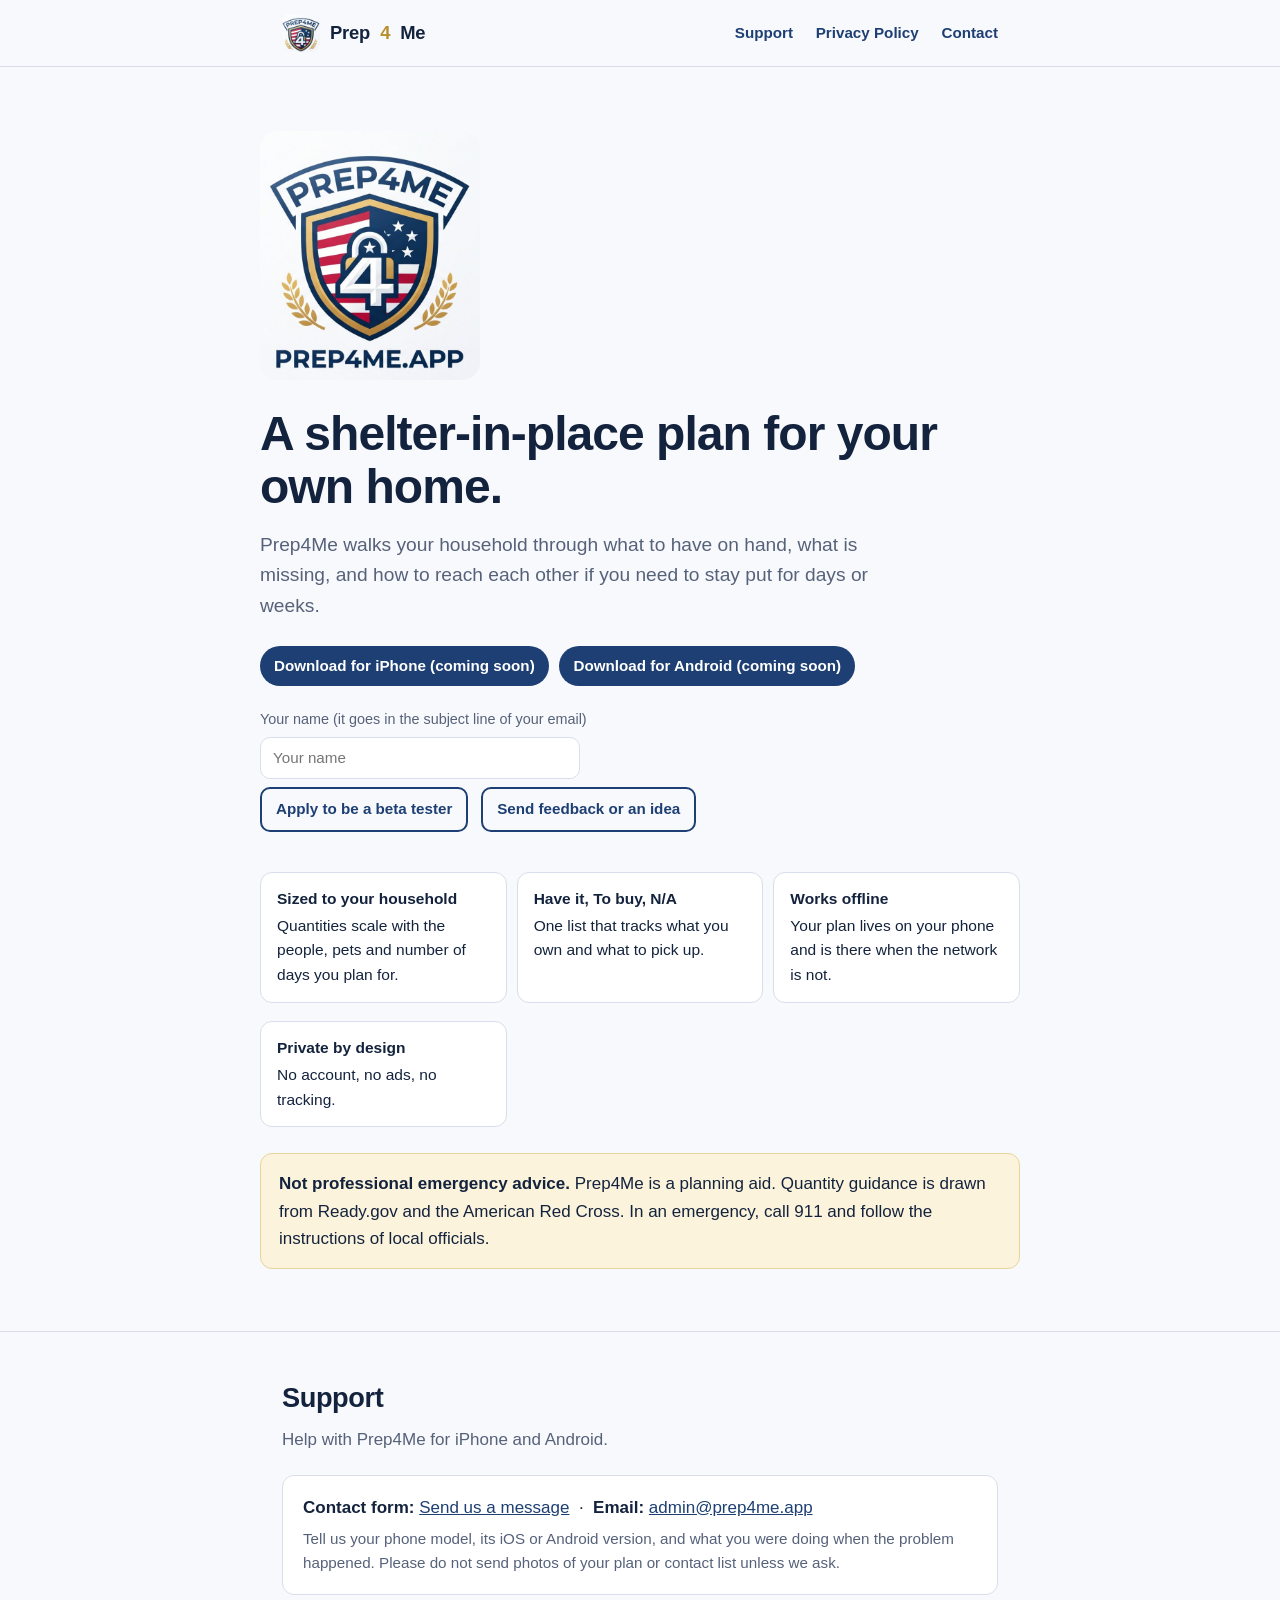
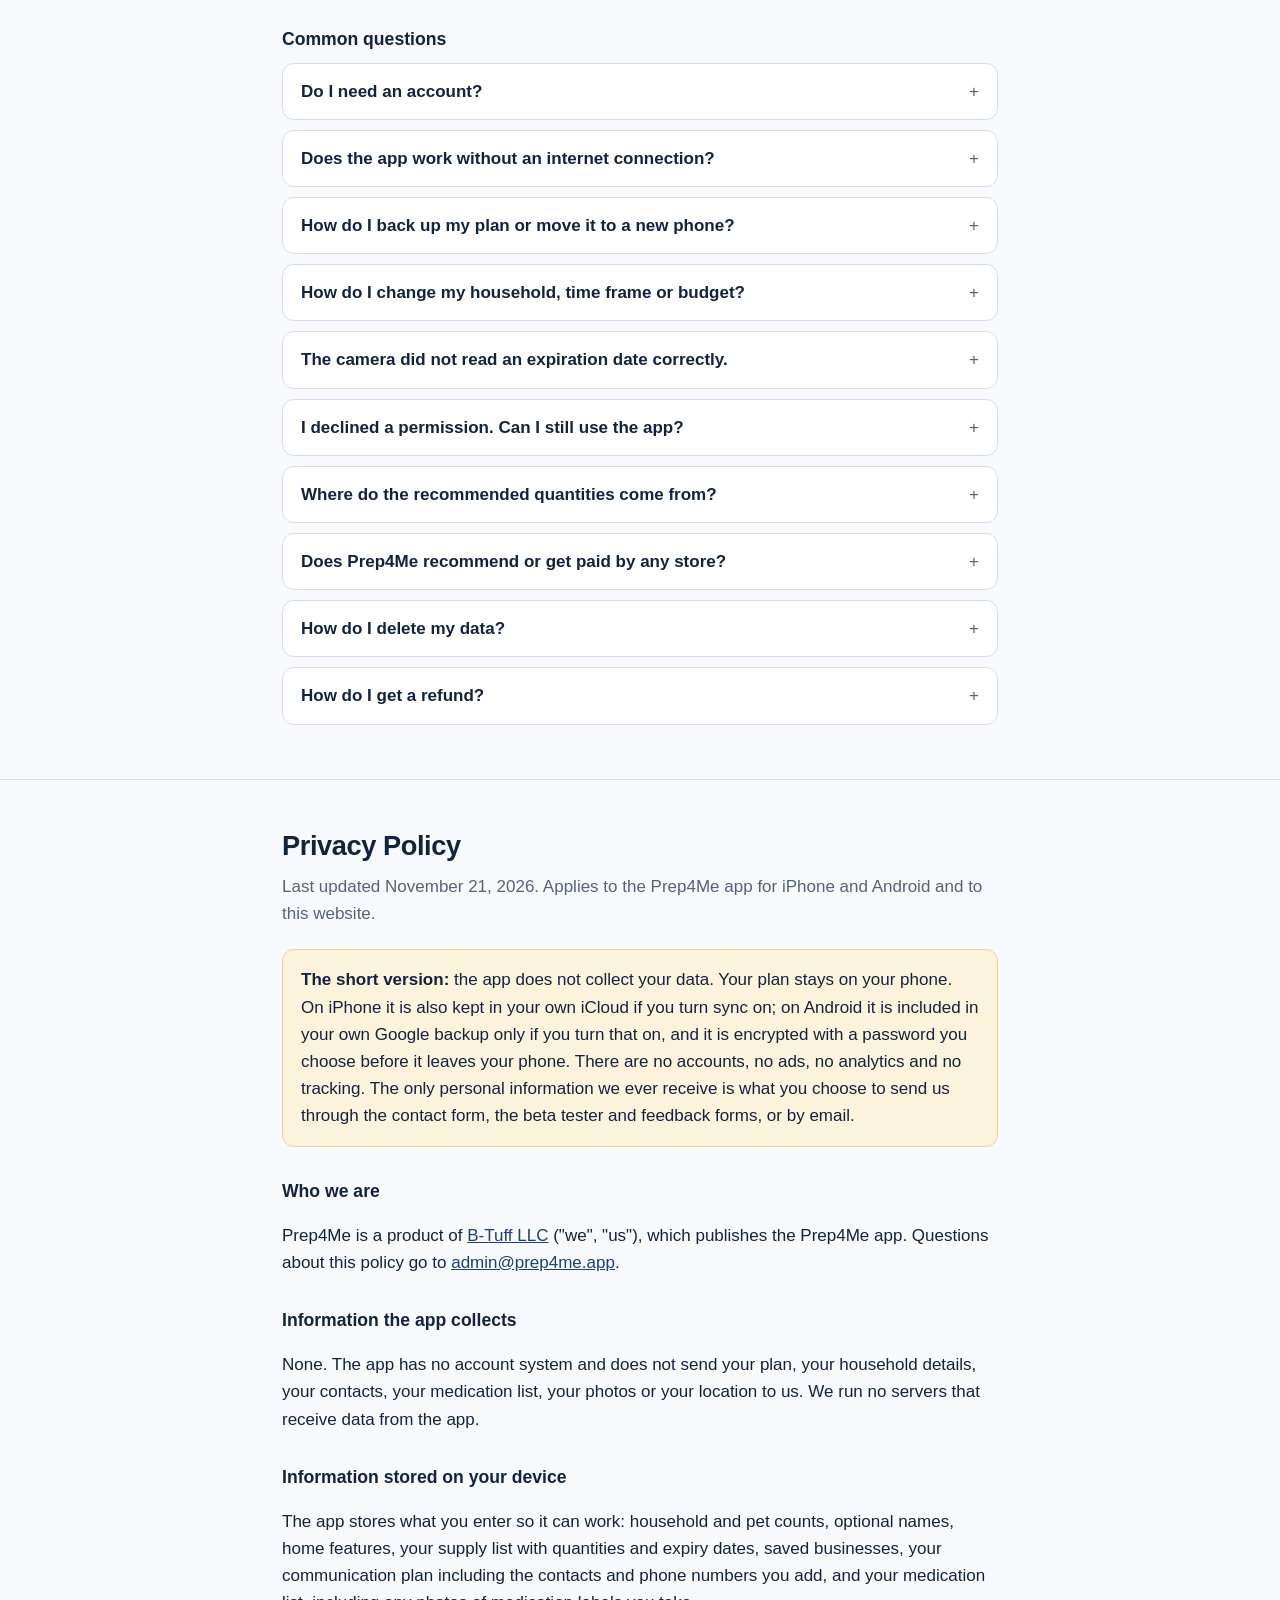
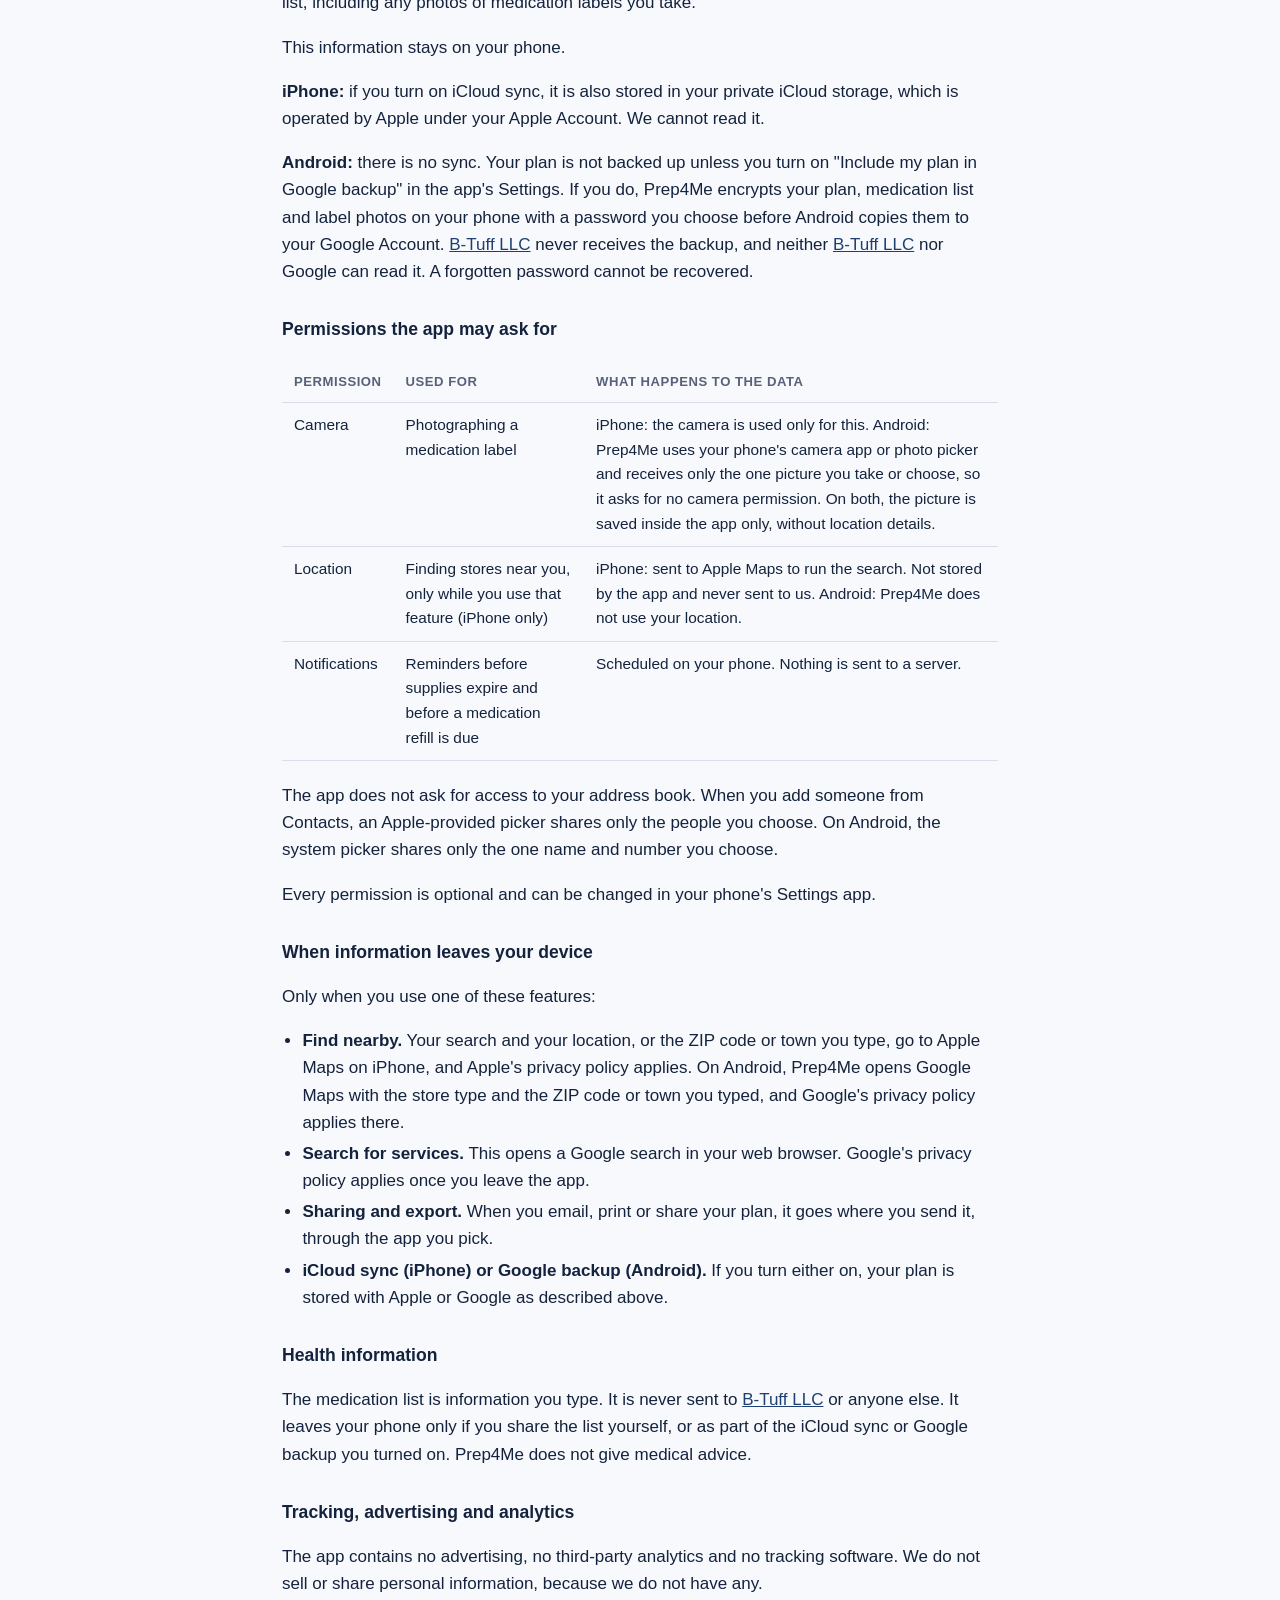
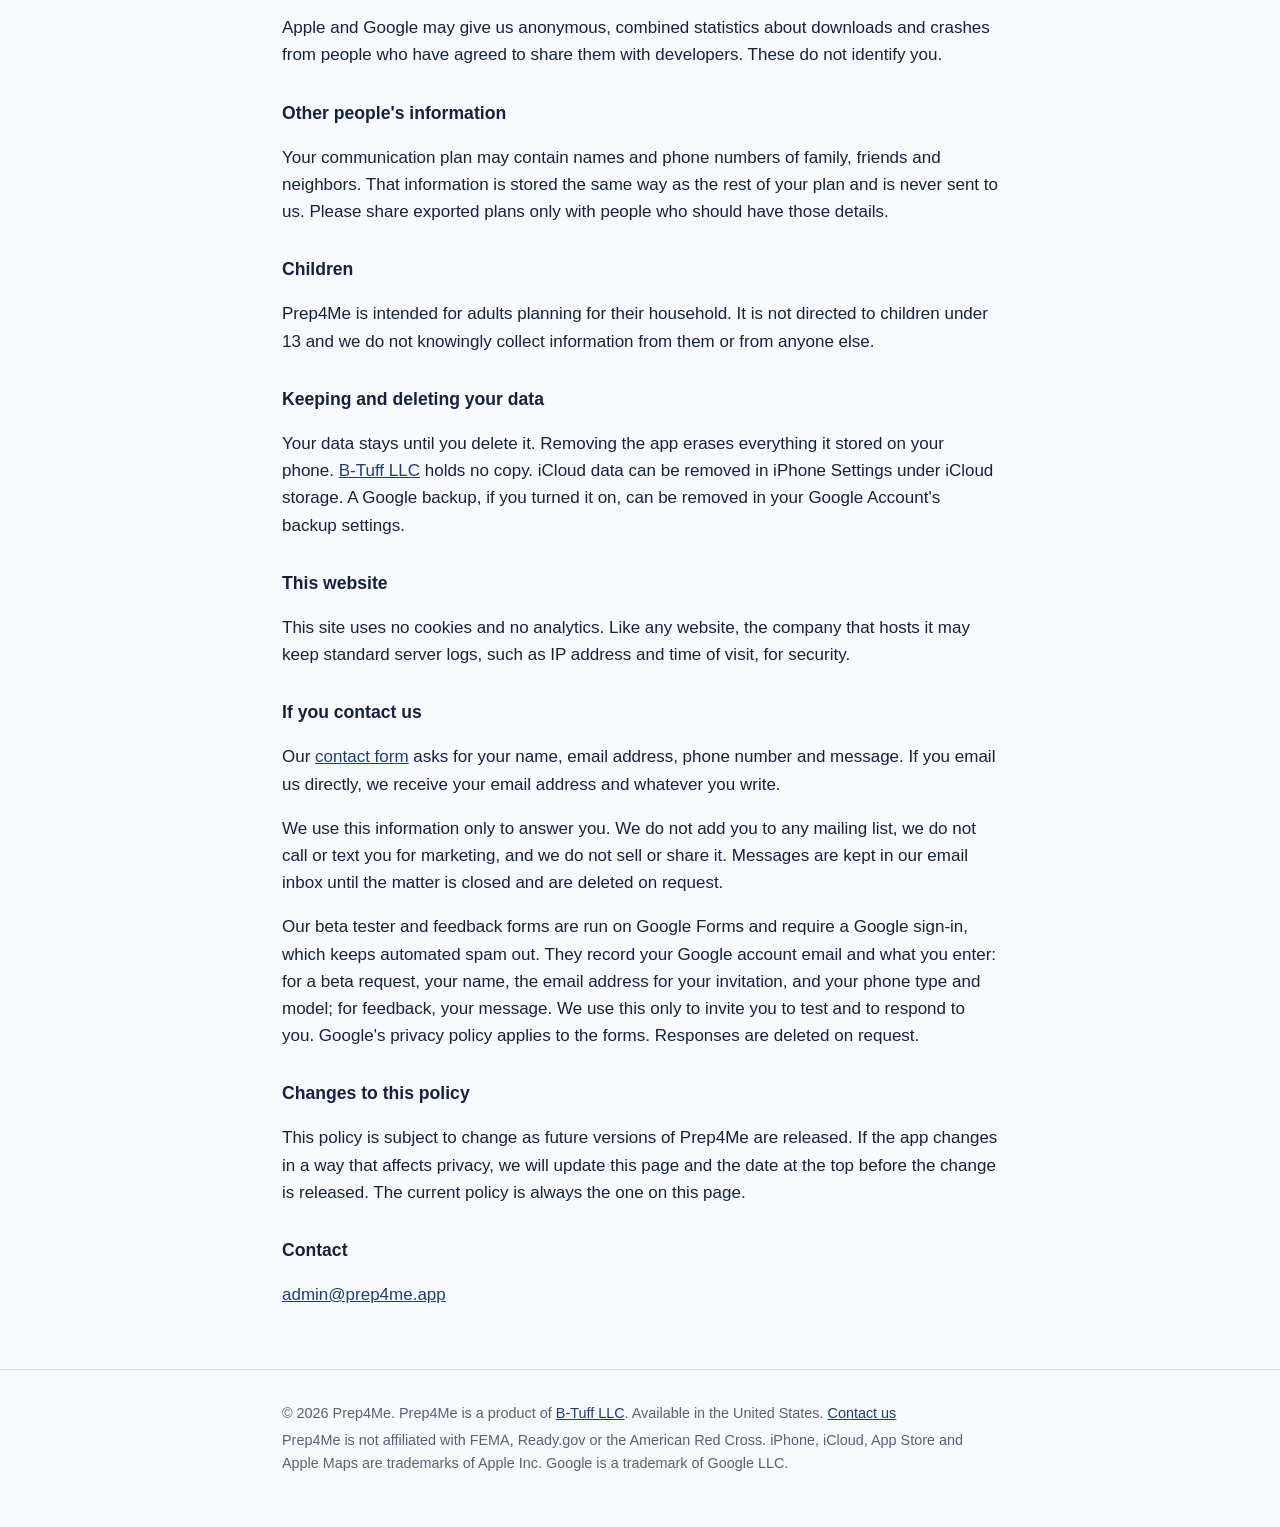
==== index.html @ f06c7c0c "Add files via upload" ====
<!DOCTYPE html>
<html lang="en">
<head>
<meta charset="utf-8">
<meta name="viewport" content="width=device-width, initial-scale=1">
<title>Prep4Me: A Shelter in Place Plan</title>
<meta name="description" content="Prep4Me is an iPhone and Android app that walks your household through building a shelter-in-place plan. Support and privacy policy.">
<style>
  :root {
    --bg: #f8f9fc;
    --surface: #ffffff;
    --ink: #14233d;
    --muted: #56627a;
    --line: #d9deea;
    --accent: #1d3f73;
    --accent-ink: #ffffff;
    --gold: #b98f2e;
    --note: #fbf3dc;
    --note-line: #e6d59a;
  }
  @media (prefers-color-scheme: dark) {
    :root {
      --bg: #0f1726;
      --surface: #182236;
      --ink: #eef1f7;
      --muted: #a3aec4;
      --line: #2b3852;
      --accent: #9dbcf0;
      --accent-ink: #0f1726;
      --gold: #d9b662;
      --note: #2b2716;
      --note-line: #5a4f22;
    }
  }
  * { box-sizing: border-box; }
  html { scroll-behavior: smooth; }
  body {
    margin: 0;
    background: var(--bg);
    color: var(--ink);
    font: 17px/1.6 -apple-system, BlinkMacSystemFont, "Segoe UI", Roboto, Helvetica, Arial, sans-serif;
    -webkit-text-size-adjust: 100%;
  }
  a { color: var(--accent); }
  a:focus-visible, summary:focus-visible { outline: 3px solid var(--accent); outline-offset: 3px; border-radius: 4px; }
  .wrap { max-width: 760px; margin: 0 auto; padding: 0 22px; }

  header.site {
    position: sticky; top: 0; z-index: 10;
    background: var(--bg);
    border-bottom: 1px solid var(--line);
  }
  header.site .wrap {
    display: flex; align-items: center; justify-content: space-between;
    gap: 16px; padding-top: 14px; padding-bottom: 14px; flex-wrap: wrap;
  }
  .brand { display: inline-flex; align-items: center; gap: 10px; font-weight: 700; font-size: 1.15rem; letter-spacing: -0.01em; color: var(--ink); text-decoration: none; }
  .brand span { color: var(--gold); }
  .brand img { width: 38px; height: 38px; object-fit: contain; background: #fff; border-radius: 8px; }
  .hero-logo { display: block; width: 220px; max-width: 60%; height: auto; background: #fff; border-radius: 18px; margin: 0 0 28px; }
  nav a { margin-left: 18px; text-decoration: none; font-size: 0.95rem; font-weight: 600; }
  nav a:first-child { margin-left: 0; }
  nav a:hover { text-decoration: underline; }

  .hero { padding: 64px 0 40px; }
  .hero h1 { font-size: clamp(2rem, 6vw, 3rem); line-height: 1.1; letter-spacing: -0.02em; margin: 0 0 16px; }
  .hero p.lead { font-size: 1.2rem; color: var(--muted); margin: 0 0 24px; max-width: 34em; }
  .pill {
    display: inline-block; background: var(--accent); color: var(--accent-ink);
    font-weight: 600; font-size: 0.95rem; padding: 8px 14px; border-radius: 999px;
  }
  .facts { list-style: none; padding: 0; margin: 28px 0 0; display: grid; gap: 10px; grid-template-columns: repeat(auto-fit, minmax(210px, 1fr)); }
  .facts li { background: var(--surface); border: 1px solid var(--line); border-radius: 12px; padding: 14px 16px; font-size: 0.97rem; }
  .facts strong { display: block; margin-bottom: 2px; }

  section { padding: 44px 0; border-top: 1px solid var(--line); scroll-margin-top: 64px; }
  h2 { font-size: 1.7rem; letter-spacing: -0.015em; margin: 0 0 6px; }
  h3 { font-size: 1.1rem; margin: 30px 0 6px; }
  .sub { color: var(--muted); margin: 0 0 22px; }
  ul { padding-left: 1.2em; }
  li { margin: 4px 0; }

  .contact { background: var(--surface); border: 1px solid var(--line); border-radius: 12px; padding: 18px 20px; margin: 0 0 26px; }
  .contact p { margin: 0; }
  .contact p + p { margin-top: 6px; color: var(--muted); font-size: 0.95rem; }

  details { background: var(--surface); border: 1px solid var(--line); border-radius: 12px; margin: 10px 0; }
  summary { cursor: pointer; padding: 14px 18px; font-weight: 600; list-style: none; }
  summary::-webkit-details-marker { display: none; }
  summary::after { content: "+"; float: right; color: var(--muted); font-weight: 400; }
  details[open] summary::after { content: "\2212"; }
  details .a { padding: 0 18px 16px; }
  details .a p { margin: 0 0 8px; }

  .note { background: var(--note); border: 1px solid var(--note-line); border-radius: 12px; padding: 16px 18px; margin: 22px 0; }
  .note p { margin: 0; }

  table { width: 100%; border-collapse: collapse; margin: 12px 0 4px; font-size: 0.96rem; }
  th, td { text-align: left; vertical-align: top; padding: 10px 12px; border-bottom: 1px solid var(--line); }
  th { font-size: 0.82rem; text-transform: uppercase; letter-spacing: 0.04em; color: var(--muted); }
  .scroll { overflow-x: auto; }

  footer { border-top: 1px solid var(--line); padding: 28px 0 48px; color: var(--muted); font-size: 0.9rem; }
  footer p { margin: 4px 0; }
</style>
</head>
<body>

<header class="site">
  <div class="wrap">
    <a class="brand" href="#top"><img src="logo-mark.jpg" alt="" width="38" height="38">Prep<span>4</span>Me</a>
    <nav aria-label="Page sections">
      <a href="#support">Support</a>
      <a href="#privacy">Privacy Policy</a>
      <a href="contact.html">Contact</a>
    </nav>
  </div>
</header>

<main id="top">

  <div class="wrap hero">
    <img class="hero-logo" src="logo.jpg" alt="Prep4Me logo: a shield with stars and stripes, a padlock and the numeral 4" width="636" height="720">
    <h1>A shelter-in-place plan for your own home.</h1>
    <p class="lead">Prep4Me walks your household through what to have on hand, what is missing, and how to reach each other if you need to stay put for days or weeks.</p>
    <span class="pill" style="margin:0 6px 8px 0">Download for iPhone (coming soon)</span>
    <span class="pill" style="margin:0 6px 8px 0">Download for Android (coming soon)</span>
    <p style="margin:14px 0 8px">
      <label for="p4m-name" style="display:block;font-size:0.9rem;color:var(--muted);margin:0 0 6px">Your name (it goes in the subject line of your email)</label>
      <input id="p4m-name" type="text" autocomplete="name" placeholder="Your name" style="font:inherit;font-size:0.95rem;width:100%;max-width:320px;padding:8px 12px;border:1px solid var(--line);border-radius:10px;background:var(--surface);color:var(--ink)">
    </p>
    <p style="margin:0">
      <a id="p4m-beta" data-subject="Beta Test Request - From: " href="mailto:feedback@b-tuff.co?subject=Beta%20Test%20Request%20-%20From%3A%20" style="display:inline-block;border:2px solid var(--accent);color:var(--accent);font-weight:600;font-size:0.95rem;padding:8px 14px;border-radius:10px;text-decoration:none;margin:0 8px 8px 0">Apply to be a beta tester</a>
      <a id="p4m-feedback" data-subject="Feedback From: " href="mailto:feedback@b-tuff.co?subject=Feedback%20From%3A%20" style="display:inline-block;border:2px solid var(--accent);color:var(--accent);font-weight:600;font-size:0.95rem;padding:8px 14px;border-radius:10px;text-decoration:none;margin:0 8px 8px 0">Send feedback or an idea</a>
    </p>
    <script>
      (function () {
        var nameBox = document.getElementById("p4m-name");
        ["p4m-beta", "p4m-feedback"].forEach(function (id) {
          var link = document.getElementById(id);
          link.addEventListener("click", function () {
            var name = nameBox.value.replace(/\s+/g, " ").trim();
            link.href = "mailto:feedback@b-tuff.co?subject=" + encodeURIComponent(link.getAttribute("data-subject") + name);
          });
        });
      })();
    </script>

    <ul class="facts">
      <li><strong>Sized to your household</strong>Quantities scale with the people, pets and number of days you plan for.</li>
      <li><strong>Have it, To buy, N/A</strong>One list that tracks what you own and what to pick up.</li>
      <li><strong>Works offline</strong>Your plan lives on your phone and is there when the network is not.</li>
      <li><strong>Private by design</strong>No account, no ads, no tracking.</li>
    </ul>

    <div class="note">
      <p><strong>Not professional emergency advice.</strong> Prep4Me is a planning aid. Quantity guidance is drawn from Ready.gov and the American Red Cross. In an emergency, call 911 and follow the instructions of local officials.</p>
    </div>
  </div>

  <section id="support">
    <div class="wrap">
      <h2>Support</h2>
      <p class="sub">Help with Prep4Me for iPhone and Android.</p>

      <div class="contact">
        <p><strong>Contact form:</strong> <a href="contact.html">Send us a message</a> &nbsp;·&nbsp; <strong>Email:</strong> <a href="mailto:admin@prep4me.app">admin@prep4me.app</a></p>
        <p>Tell us your phone model, its iOS or Android version, and what you were doing when the problem happened. Please do not send photos of your plan or contact list unless we ask.</p>
      </div>

      <h3>Common questions</h3>

      <details>
        <summary>Do I need an account?</summary>
        <div class="a"><p>No. There is no sign-up and no login. Your plan is stored on your phone.</p></div>
      </details>

      <details>
        <summary>Does the app work without an internet connection?</summary>
        <div class="a">
          <p>Yes. Building your plan, updating your list, scanning, expiry reminders and your communication plan all work offline.</p>
          <p>Three things need a connection: finding stores near you, looking up a product name from a barcode, and searching the web for local services.</p>
        </div>
      </details>

      <details>
        <summary>How do I back up my plan or move it to a new phone?</summary>
        <div class="a">
          <p><strong>iPhone:</strong> turn on iCloud sync in the app's Settings. Your plan is then kept in your own private iCloud storage and appears on any iPhone signed in to the same Apple Account.</p>
          <p>If iCloud sync is off, your plan is included in a standard iPhone backup.</p>
          <p><strong>Android:</strong> turn on "Include my plan in Google backup" in the app's Settings and choose a password. Your plan, medication list and label photos are encrypted on your phone and included in that phone's Google backup. When you set up a new phone from that backup, Prep4Me asks for the password and restores your plan. A forgotten password cannot be recovered.</p>
          <p>On either phone you can also export the plan as a PDF at any time.</p>
        </div>
      </details>

      <details>
        <summary>How do I change my household, time frame or budget?</summary>
        <div class="a"><p>Open Settings in the app and choose Edit household. Quantities recalculate. Items you already marked and the amounts you have on hand are kept.</p></div>
      </details>

      <details>
        <summary>The camera did not read an expiration date correctly.</summary>
        <div class="a"><p>Stamped and embossed dates are hard to read. The app only suggests a date and always asks you to confirm it. Tap the date to correct it with the date picker.</p></div>
      </details>

      <details>
        <summary>I declined a permission. Can I still use the app?</summary>
        <div class="a">
          <p>Yes. Every permission is optional. Without the camera you can type items in. Without notifications, expiring items still appear on the home screen. Without location you can enter a ZIP code or town.</p>
          <p>To change a permission later, open your phone's Settings app and choose Prep4Me.</p>
        </div>
      </details>

      <details>
        <summary>Where do the recommended quantities come from?</summary>
        <div class="a">
          <p>From public guidance by <a href="https://www.ready.gov/kit" rel="noopener">Ready.gov</a> and the <a href="https://www.redcross.org/get-help/how-to-prepare-for-emergencies/survival-kit-supplies.html" rel="noopener">American Red Cross</a>. That guidance covers roughly the first two weeks. For longer time frames the app scales the numbers and labels them as estimates.</p>
        </div>
      </details>

      <details>
        <summary>Does Prep4Me recommend or get paid by any store?</summary>
        <div class="a"><p>No. Nearby stores come from Apple Maps on iPhone and Google Maps on Android. No business is endorsed, sponsored or ranked for pay, and the app contains no affiliate links.</p></div>
      </details>

      <details>
        <summary>How do I delete my data?</summary>
        <div class="a">
          <p>Deleting the app removes everything stored on your phone. If you used iCloud sync, also remove the app's data in iPhone Settings, under your name, iCloud, Manage Account Storage.</p>
          <p>On Android, if you turned on Google backup, also remove it in your Google Account's backup settings. We hold no copy of your plan, so there is nothing for us to delete.</p>
        </div>
      </details>

      <details>
        <summary>How do I get a refund?</summary>
        <div class="a"><p>iPhone purchases are handled by Apple. Request a refund at <a href="https://reportaproblem.apple.com" rel="noopener">reportaproblem.apple.com</a>.</p><p>Android purchases are handled by Google Play. Request a refund from your order history in Google Play.</p></div>
      </details>
    </div>
  </section>

  <section id="privacy">
    <div class="wrap">
      <h2>Privacy Policy</h2>
      <p class="sub">Last updated November 21, 2026. Applies to the Prep4Me app for iPhone and Android and to this website.</p>

      <div class="note">
        <p><strong>The short version:</strong> the app does not collect your data. Your plan stays on your phone. On iPhone it is also kept in your own iCloud if you turn sync on; on Android it is included in your own Google backup only if you turn that on, and it is encrypted with a password you choose before it leaves your phone. There are no accounts, no ads, no analytics and no tracking. The only personal information we ever receive is what you choose to send us through the contact form, the beta tester and feedback forms, or by email.</p>
      </div>

      <h3>Who we are</h3>
      <p>Prep4Me is a product of <a href="https://www.b-tuff.co">B-Tuff LLC</a> ("we", "us"), which publishes the Prep4Me app. Questions about this policy go to <a href="mailto:admin@prep4me.app">admin@prep4me.app</a>.</p>

      <h3>Information the app collects</h3>
      <p>None. The app has no account system and does not send your plan, your household details, your contacts, your medication list, your photos or your location to us. We run no servers that receive data from the app.</p>

      <h3>Information stored on your device</h3>
      <p>The app stores what you enter so it can work: household and pet counts, optional names, home features, your supply list with quantities and expiry dates, saved businesses, your communication plan including the contacts and phone numbers you add, and your medication list, including any photos of medication labels you take.</p>
      <p>This information stays on your phone.</p>
      <p><strong>iPhone:</strong> if you turn on iCloud sync, it is also stored in your private iCloud storage, which is operated by Apple under your Apple Account. We cannot read it.</p>
      <p><strong>Android:</strong> there is no sync. Your plan is not backed up unless you turn on "Include my plan in Google backup" in the app's Settings. If you do, Prep4Me encrypts your plan, medication list and label photos on your phone with a password you choose before Android copies them to your Google Account. <a href="https://www.b-tuff.co">B-Tuff LLC</a> never receives the backup, and neither <a href="https://www.b-tuff.co">B-Tuff LLC</a> nor Google can read it. A forgotten password cannot be recovered.</p>

      <h3>Permissions the app may ask for</h3>
      <div class="scroll">
      <table>
        <thead>
          <tr><th>Permission</th><th>Used for</th><th>What happens to the data</th></tr>
        </thead>
        <tbody>
          <tr><td>Camera</td><td>Photographing a medication label</td><td>iPhone: the camera is used only for this. Android: Prep4Me uses your phone's camera app or photo picker and receives only the one picture you take or choose, so it asks for no camera permission. On both, the picture is saved inside the app only, without location details.</td></tr>
          <tr><td>Location</td><td>Finding stores near you, only while you use that feature (iPhone only)</td><td>iPhone: sent to Apple Maps to run the search. Not stored by the app and never sent to us. Android: Prep4Me does not use your location.</td></tr>
          <tr><td>Notifications</td><td>Reminders before supplies expire and before a medication refill is due</td><td>Scheduled on your phone. Nothing is sent to a server.</td></tr>
        </tbody>
      </table>
      </div>
      <p>The app does not ask for access to your address book. When you add someone from Contacts, an Apple-provided picker shares only the people you choose. On Android, the system picker shares only the one name and number you choose.</p>
      <p>Every permission is optional and can be changed in your phone's Settings app.</p>

      <h3>When information leaves your device</h3>
      <p>Only when you use one of these features:</p>
      <ul>
        <li><strong>Find nearby.</strong> Your search and your location, or the ZIP code or town you type, go to Apple Maps on iPhone, and Apple's privacy policy applies. On Android, Prep4Me opens Google Maps with the store type and the ZIP code or town you typed, and Google's privacy policy applies there.</li>
        <li><strong>Search for services.</strong> This opens a Google search in your web browser. Google's privacy policy applies once you leave the app.</li>
        <li><strong>Sharing and export.</strong> When you email, print or share your plan, it goes where you send it, through the app you pick.</li>
        <li><strong>iCloud sync (iPhone) or Google backup (Android).</strong> If you turn either on, your plan is stored with Apple or Google as described above.</li>
      </ul>

      <h3>Health information</h3>
      <p>The medication list is information you type. It is never sent to <a href="https://www.b-tuff.co">B-Tuff LLC</a> or anyone else. It leaves your phone only if you share the list yourself, or as part of the iCloud sync or Google backup you turned on. Prep4Me does not give medical advice.</p>

      <h3>Tracking, advertising and analytics</h3>
      <p>The app contains no advertising, no third-party analytics and no tracking software. We do not sell or share personal information, because we do not have any.</p>
      <p>Apple and Google may give us anonymous, combined statistics about downloads and crashes from people who have agreed to share them with developers. These do not identify you.</p>

      <h3>Other people's information</h3>
      <p>Your communication plan may contain names and phone numbers of family, friends and neighbors. That information is stored the same way as the rest of your plan and is never sent to us. Please share exported plans only with people who should have those details.</p>

      <h3>Children</h3>
      <p>Prep4Me is intended for adults planning for their household. It is not directed to children under 13 and we do not knowingly collect information from them or from anyone else.</p>

      <h3>Keeping and deleting your data</h3>
      <p>Your data stays until you delete it. Removing the app erases everything it stored on your phone. <a href="https://www.b-tuff.co">B-Tuff LLC</a> holds no copy. iCloud data can be removed in iPhone Settings under iCloud storage. A Google backup, if you turned it on, can be removed in your Google Account's backup settings.</p>

      <h3>This website</h3>
      <p>This site uses no cookies and no analytics. Like any website, the company that hosts it may keep standard server logs, such as IP address and time of visit, for security.</p>

      <h3>If you contact us</h3>
      <p>Our <a href="contact.html">contact form</a> asks for your name, email address, phone number and message. If you email us directly, we receive your email address and whatever you write.</p>
      <p>We use this information only to answer you. We do not add you to any mailing list, we do not call or text you for marketing, and we do not sell or share it. Messages are kept in our email inbox until the matter is closed and are deleted on request.</p>
      <p>Our beta tester and feedback forms are run on Google Forms and require a Google sign-in, which keeps automated spam out. They record your Google account email and what you enter: for a beta request, your name, the email address for your invitation, and your phone type and model; for feedback, your message. We use this only to invite you to test and to respond to you. Google's privacy policy applies to the forms. Responses are deleted on request.</p>

      <h3>Changes to this policy</h3>
      <p>This policy is subject to change as future versions of Prep4Me are released. If the app changes in a way that affects privacy, we will update this page and the date at the top before the change is released. The current policy is always the one on this page.</p>

      <h3>Contact</h3>
      <p><a href="mailto:admin@prep4me.app">admin@prep4me.app</a></p>
    </div>
  </section>

</main>

<footer>
  <div class="wrap">
    <p>&copy; 2026 Prep4Me. Prep4Me is a product of <a href="https://www.b-tuff.co">B-Tuff LLC</a>. Available in the United States. <a href="contact.html">Contact us</a></p>
    <p>Prep4Me is not affiliated with FEMA, Ready.gov or the American Red Cross. iPhone, iCloud, App Store and Apple Maps are trademarks of Apple Inc. Google is a trademark of Google LLC.</p>
  </div>
</footer>

</body>
</html>
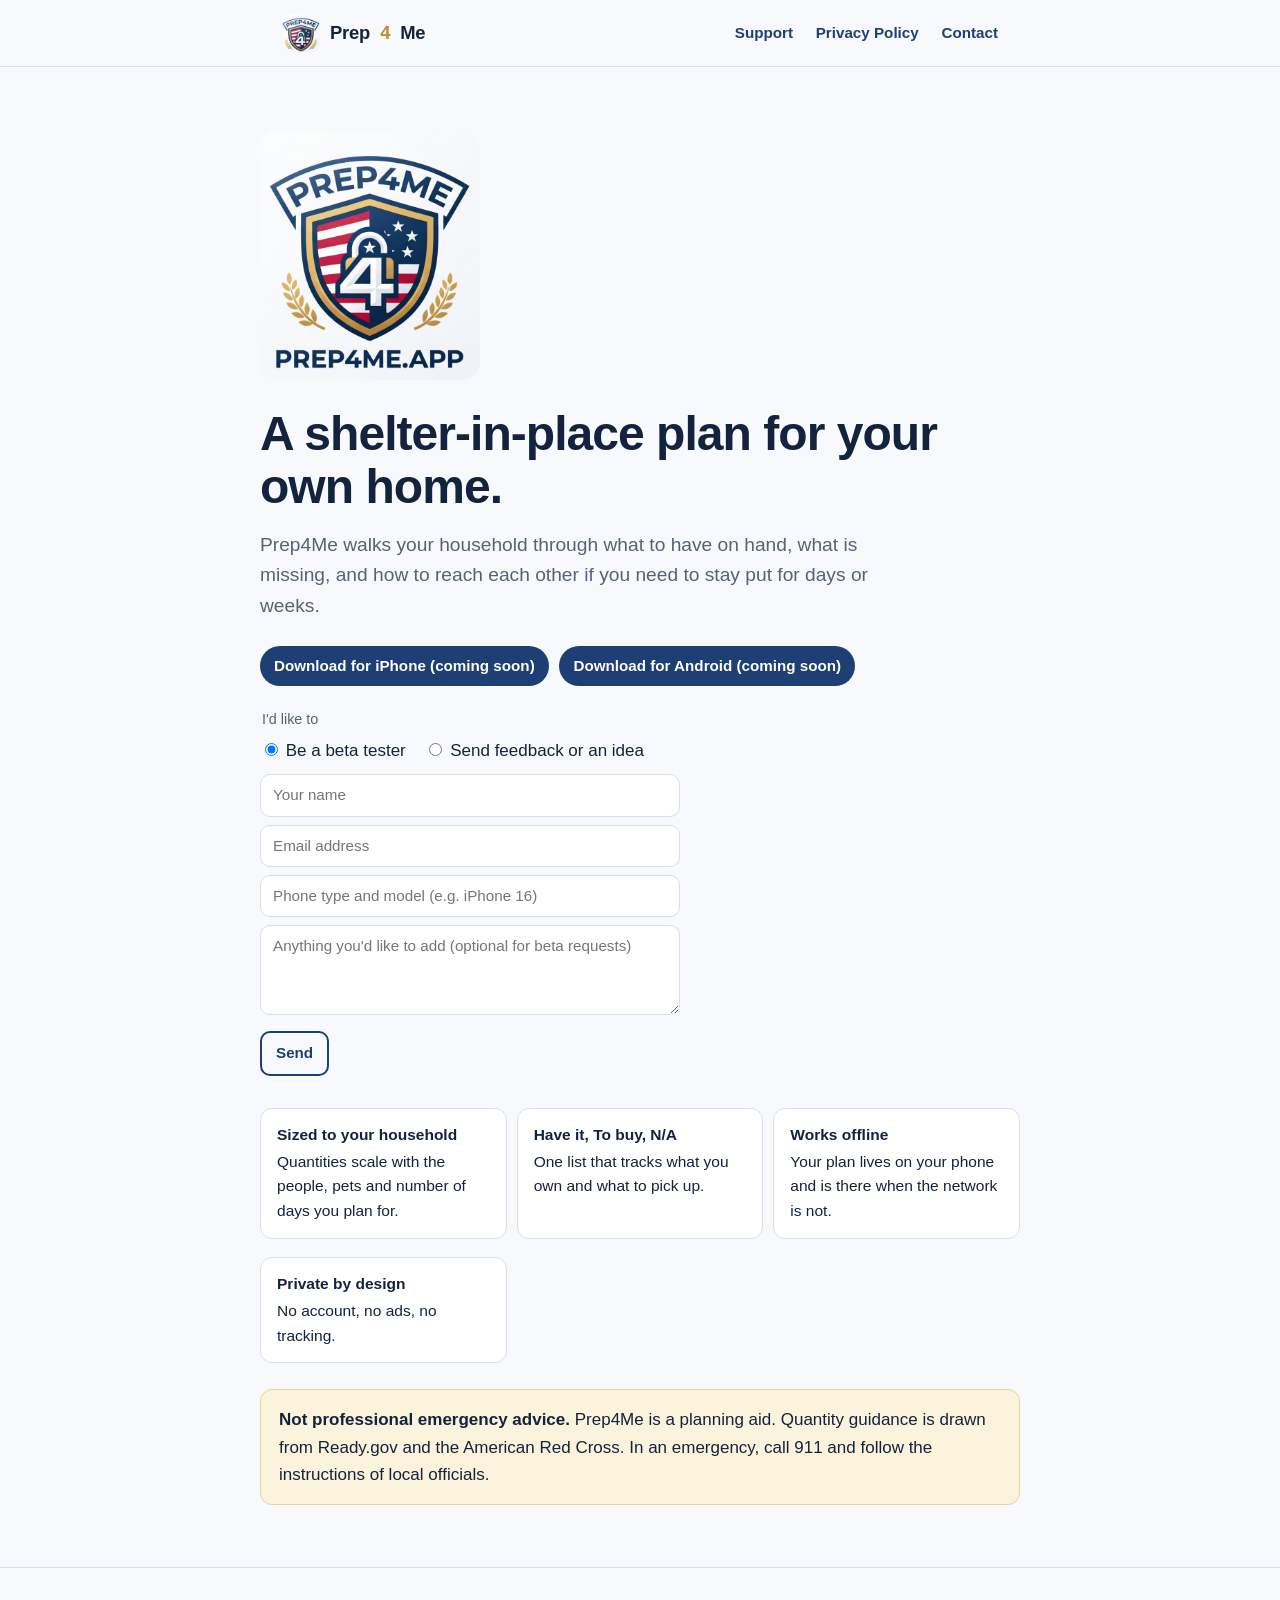
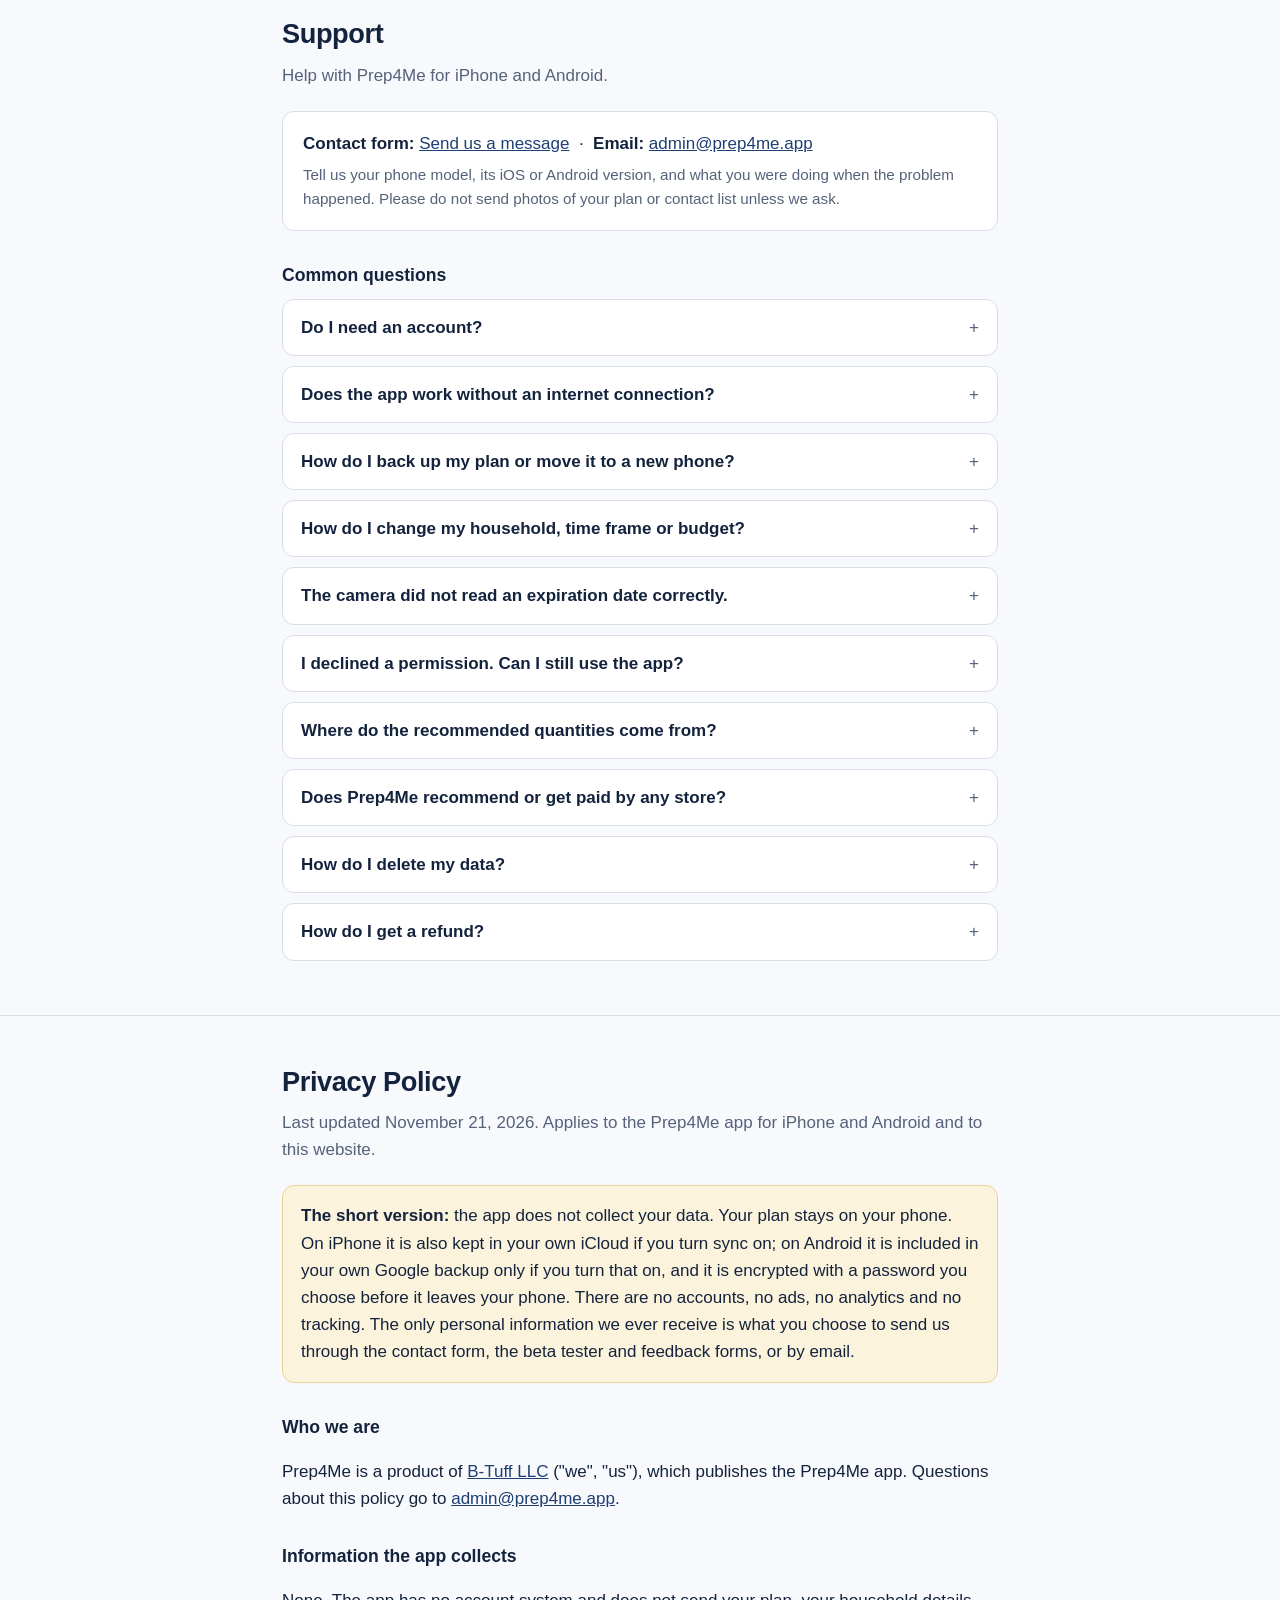
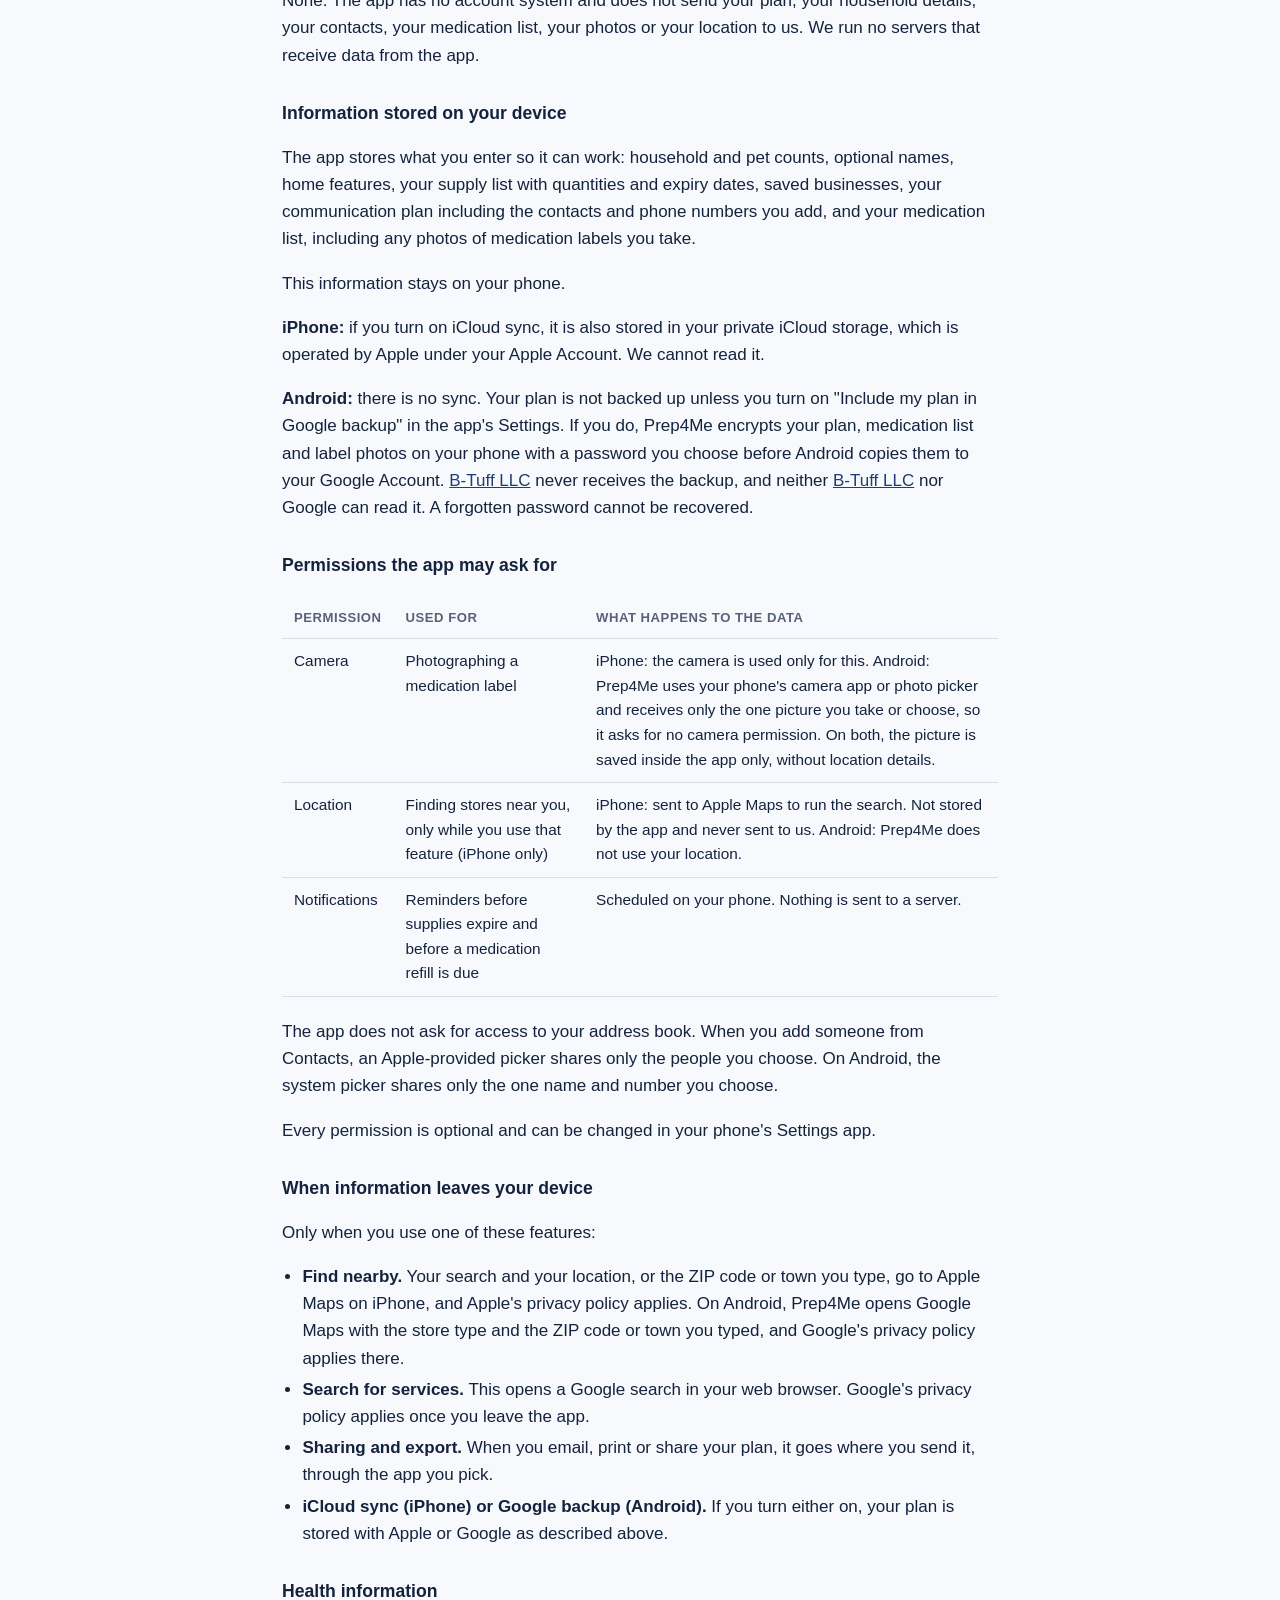
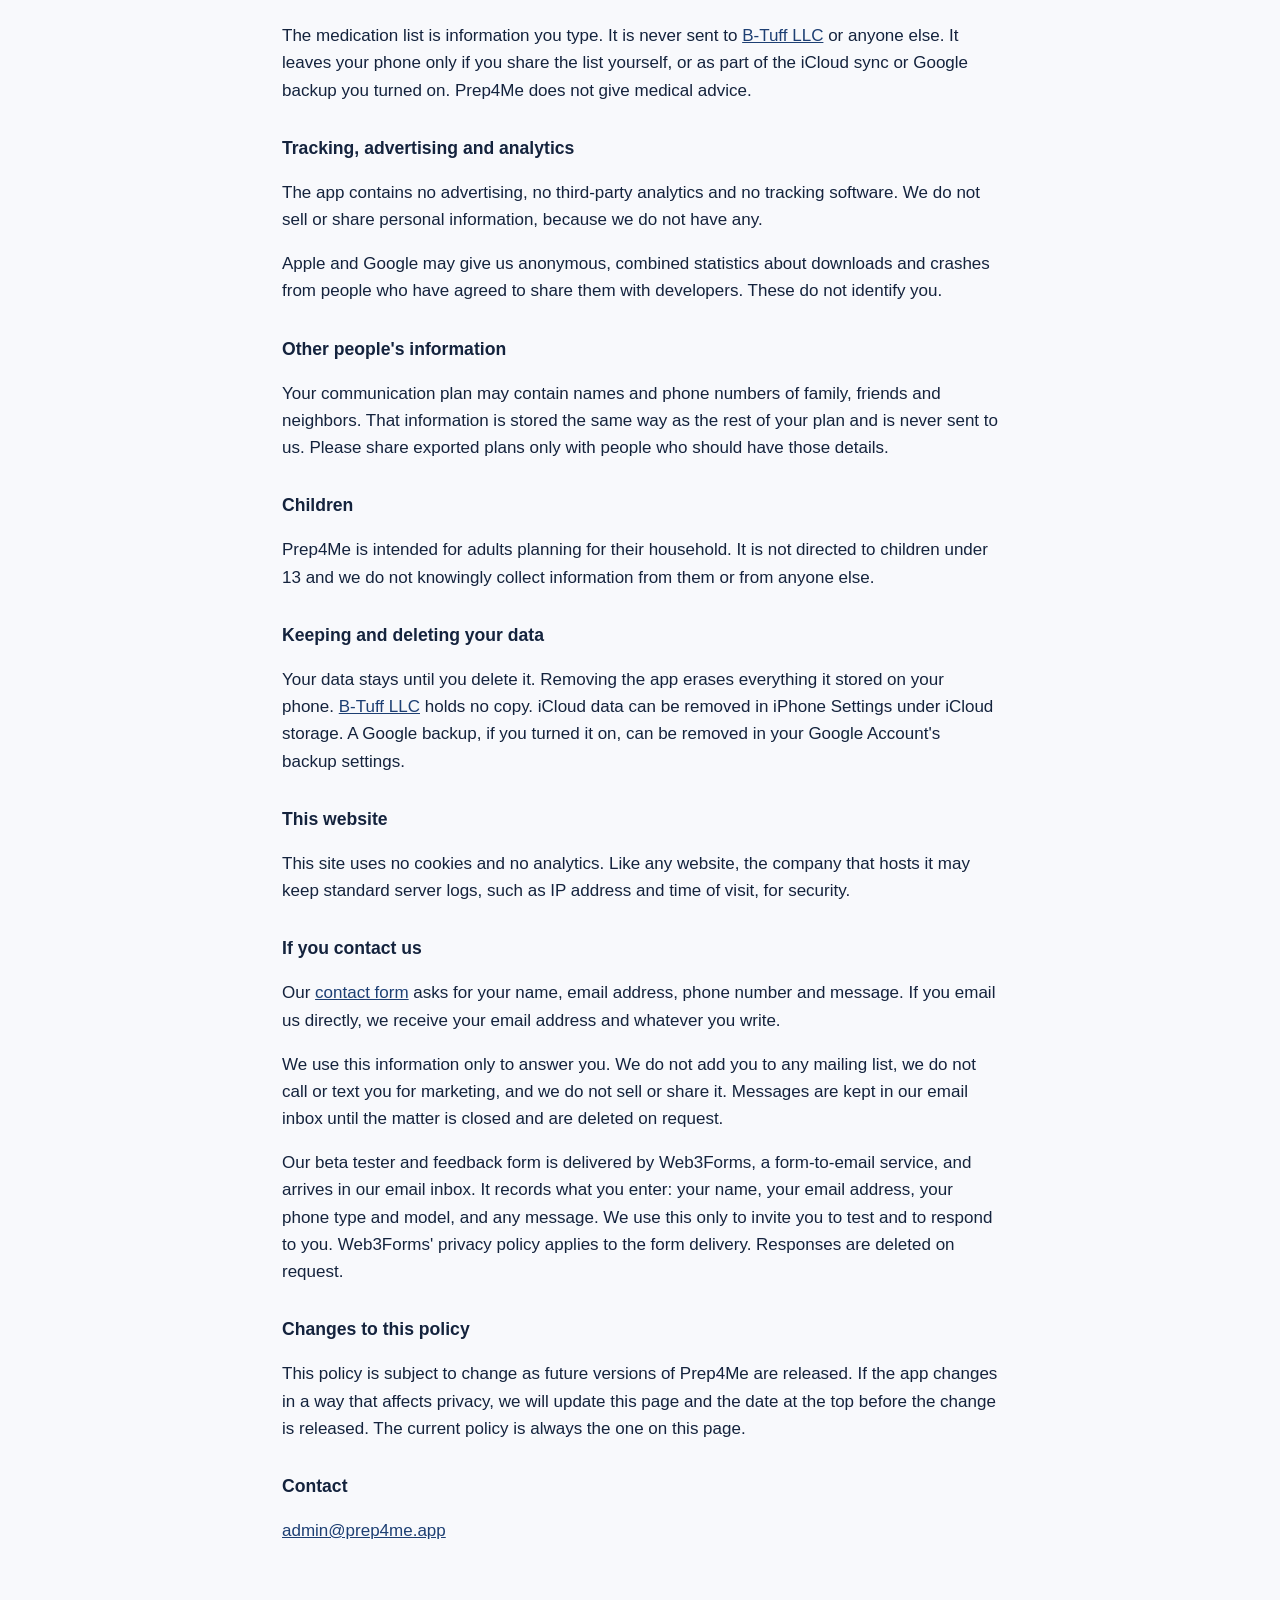
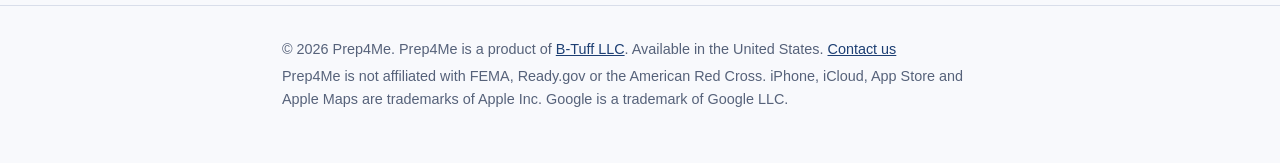
==== commit 67f68bf4: "Forms via Web3Forms" ====
--- a/index.html
+++ b/index.html
@@ -1,329 +1,348 @@
-<!DOCTYPE html>
-<html lang="en">
-<head>
-<meta charset="utf-8">
-<meta name="viewport" content="width=device-width, initial-scale=1">
-<title>Prep4Me: A Shelter in Place Plan</title>
-<meta name="description" content="Prep4Me is an iPhone and Android app that walks your household through building a shelter-in-place plan. Support and privacy policy.">
-<style>
-  :root {
-    --bg: #f8f9fc;
-    --surface: #ffffff;
-    --ink: #14233d;
-    --muted: #56627a;
-    --line: #d9deea;
-    --accent: #1d3f73;
-    --accent-ink: #ffffff;
-    --gold: #b98f2e;
-    --note: #fbf3dc;
-    --note-line: #e6d59a;
-  }
-  @media (prefers-color-scheme: dark) {
-    :root {
-      --bg: #0f1726;
-      --surface: #182236;
-      --ink: #eef1f7;
-      --muted: #a3aec4;
-      --line: #2b3852;
-      --accent: #9dbcf0;
-      --accent-ink: #0f1726;
-      --gold: #d9b662;
-      --note: #2b2716;
-      --note-line: #5a4f22;
-    }
-  }
-  * { box-sizing: border-box; }
-  html { scroll-behavior: smooth; }
-  body {
-    margin: 0;
-    background: var(--bg);
-    color: var(--ink);
-    font: 17px/1.6 -apple-system, BlinkMacSystemFont, "Segoe UI", Roboto, Helvetica, Arial, sans-serif;
-    -webkit-text-size-adjust: 100%;
-  }
-  a { color: var(--accent); }
-  a:focus-visible, summary:focus-visible { outline: 3px solid var(--accent); outline-offset: 3px; border-radius: 4px; }
-  .wrap { max-width: 760px; margin: 0 auto; padding: 0 22px; }
-
-  header.site {
-    position: sticky; top: 0; z-index: 10;
-    background: var(--bg);
-    border-bottom: 1px solid var(--line);
-  }
-  header.site .wrap {
-    display: flex; align-items: center; justify-content: space-between;
-    gap: 16px; padding-top: 14px; padding-bottom: 14px; flex-wrap: wrap;
-  }
-  .brand { display: inline-flex; align-items: center; gap: 10px; font-weight: 700; font-size: 1.15rem; letter-spacing: -0.01em; color: var(--ink); text-decoration: none; }
-  .brand span { color: var(--gold); }
-  .brand img { width: 38px; height: 38px; object-fit: contain; background: #fff; border-radius: 8px; }
-  .hero-logo { display: block; width: 220px; max-width: 60%; height: auto; background: #fff; border-radius: 18px; margin: 0 0 28px; }
-  nav a { margin-left: 18px; text-decoration: none; font-size: 0.95rem; font-weight: 600; }
-  nav a:first-child { margin-left: 0; }
-  nav a:hover { text-decoration: underline; }
-
-  .hero { padding: 64px 0 40px; }
-  .hero h1 { font-size: clamp(2rem, 6vw, 3rem); line-height: 1.1; letter-spacing: -0.02em; margin: 0 0 16px; }
-  .hero p.lead { font-size: 1.2rem; color: var(--muted); margin: 0 0 24px; max-width: 34em; }
-  .pill {
-    display: inline-block; background: var(--accent); color: var(--accent-ink);
-    font-weight: 600; font-size: 0.95rem; padding: 8px 14px; border-radius: 999px;
-  }
-  .facts { list-style: none; padding: 0; margin: 28px 0 0; display: grid; gap: 10px; grid-template-columns: repeat(auto-fit, minmax(210px, 1fr)); }
-  .facts li { background: var(--surface); border: 1px solid var(--line); border-radius: 12px; padding: 14px 16px; font-size: 0.97rem; }
-  .facts strong { display: block; margin-bottom: 2px; }
-
-  section { padding: 44px 0; border-top: 1px solid var(--line); scroll-margin-top: 64px; }
-  h2 { font-size: 1.7rem; letter-spacing: -0.015em; margin: 0 0 6px; }
-  h3 { font-size: 1.1rem; margin: 30px 0 6px; }
-  .sub { color: var(--muted); margin: 0 0 22px; }
-  ul { padding-left: 1.2em; }
-  li { margin: 4px 0; }
-
-  .contact { background: var(--surface); border: 1px solid var(--line); border-radius: 12px; padding: 18px 20px; margin: 0 0 26px; }
-  .contact p { margin: 0; }
-  .contact p + p { margin-top: 6px; color: var(--muted); font-size: 0.95rem; }
-
-  details { background: var(--surface); border: 1px solid var(--line); border-radius: 12px; margin: 10px 0; }
-  summary { cursor: pointer; padding: 14px 18px; font-weight: 600; list-style: none; }
-  summary::-webkit-details-marker { display: none; }
-  summary::after { content: "+"; float: right; color: var(--muted); font-weight: 400; }
-  details[open] summary::after { content: "\2212"; }
-  details .a { padding: 0 18px 16px; }
-  details .a p { margin: 0 0 8px; }
-
-  .note { background: var(--note); border: 1px solid var(--note-line); border-radius: 12px; padding: 16px 18px; margin: 22px 0; }
-  .note p { margin: 0; }
-
-  table { width: 100%; border-collapse: collapse; margin: 12px 0 4px; font-size: 0.96rem; }
-  th, td { text-align: left; vertical-align: top; padding: 10px 12px; border-bottom: 1px solid var(--line); }
-  th { font-size: 0.82rem; text-transform: uppercase; letter-spacing: 0.04em; color: var(--muted); }
-  .scroll { overflow-x: auto; }
-
-  footer { border-top: 1px solid var(--line); padding: 28px 0 48px; color: var(--muted); font-size: 0.9rem; }
-  footer p { margin: 4px 0; }
-</style>
-</head>
-<body>
-
-<header class="site">
-  <div class="wrap">
-    <a class="brand" href="#top"><img src="logo-mark.jpg" alt="" width="38" height="38">Prep<span>4</span>Me</a>
-    <nav aria-label="Page sections">
-      <a href="#support">Support</a>
-      <a href="#privacy">Privacy Policy</a>
-      <a href="contact.html">Contact</a>
-    </nav>
-  </div>
-</header>
-
-<main id="top">
-
-  <div class="wrap hero">
-    <img class="hero-logo" src="logo.jpg" alt="Prep4Me logo: a shield with stars and stripes, a padlock and the numeral 4" width="636" height="720">
-    <h1>A shelter-in-place plan for your own home.</h1>
-    <p class="lead">Prep4Me walks your household through what to have on hand, what is missing, and how to reach each other if you need to stay put for days or weeks.</p>
-    <span class="pill" style="margin:0 6px 8px 0">Download for iPhone (coming soon)</span>
-    <span class="pill" style="margin:0 6px 8px 0">Download for Android (coming soon)</span>
-    <p style="margin:14px 0 8px">
-      <label for="p4m-name" style="display:block;font-size:0.9rem;color:var(--muted);margin:0 0 6px">Your name (it goes in the subject line of your email)</label>
-      <input id="p4m-name" type="text" autocomplete="name" placeholder="Your name" style="font:inherit;font-size:0.95rem;width:100%;max-width:320px;padding:8px 12px;border:1px solid var(--line);border-radius:10px;background:var(--surface);color:var(--ink)">
-    </p>
-    <p style="margin:0">
-      <a id="p4m-beta" data-subject="Beta Test Request - From: " href="mailto:feedback@b-tuff.co?subject=Beta%20Test%20Request%20-%20From%3A%20" style="display:inline-block;border:2px solid var(--accent);color:var(--accent);font-weight:600;font-size:0.95rem;padding:8px 14px;border-radius:10px;text-decoration:none;margin:0 8px 8px 0">Apply to be a beta tester</a>
-      <a id="p4m-feedback" data-subject="Feedback From: " href="mailto:feedback@b-tuff.co?subject=Feedback%20From%3A%20" style="display:inline-block;border:2px solid var(--accent);color:var(--accent);font-weight:600;font-size:0.95rem;padding:8px 14px;border-radius:10px;text-decoration:none;margin:0 8px 8px 0">Send feedback or an idea</a>
-    </p>
-    <script>
-      (function () {
-        var nameBox = document.getElementById("p4m-name");
-        ["p4m-beta", "p4m-feedback"].forEach(function (id) {
-          var link = document.getElementById(id);
-          link.addEventListener("click", function () {
-            var name = nameBox.value.replace(/\s+/g, " ").trim();
-            link.href = "mailto:feedback@b-tuff.co?subject=" + encodeURIComponent(link.getAttribute("data-subject") + name);
-          });
-        });
-      })();
-    </script>
-
-    <ul class="facts">
-      <li><strong>Sized to your household</strong>Quantities scale with the people, pets and number of days you plan for.</li>
-      <li><strong>Have it, To buy, N/A</strong>One list that tracks what you own and what to pick up.</li>
-      <li><strong>Works offline</strong>Your plan lives on your phone and is there when the network is not.</li>
-      <li><strong>Private by design</strong>No account, no ads, no tracking.</li>
-    </ul>
-
-    <div class="note">
-      <p><strong>Not professional emergency advice.</strong> Prep4Me is a planning aid. Quantity guidance is drawn from Ready.gov and the American Red Cross. In an emergency, call 911 and follow the instructions of local officials.</p>
-    </div>
-  </div>
-
-  <section id="support">
-    <div class="wrap">
-      <h2>Support</h2>
-      <p class="sub">Help with Prep4Me for iPhone and Android.</p>
-
-      <div class="contact">
-        <p><strong>Contact form:</strong> <a href="contact.html">Send us a message</a> &nbsp;·&nbsp; <strong>Email:</strong> <a href="mailto:admin@prep4me.app">admin@prep4me.app</a></p>
-        <p>Tell us your phone model, its iOS or Android version, and what you were doing when the problem happened. Please do not send photos of your plan or contact list unless we ask.</p>
-      </div>
-
-      <h3>Common questions</h3>
-
-      <details>
-        <summary>Do I need an account?</summary>
-        <div class="a"><p>No. There is no sign-up and no login. Your plan is stored on your phone.</p></div>
-      </details>
-
-      <details>
-        <summary>Does the app work without an internet connection?</summary>
-        <div class="a">
-          <p>Yes. Building your plan, updating your list, scanning, expiry reminders and your communication plan all work offline.</p>
-          <p>Three things need a connection: finding stores near you, looking up a product name from a barcode, and searching the web for local services.</p>
-        </div>
-      </details>
-
-      <details>
-        <summary>How do I back up my plan or move it to a new phone?</summary>
-        <div class="a">
-          <p><strong>iPhone:</strong> turn on iCloud sync in the app's Settings. Your plan is then kept in your own private iCloud storage and appears on any iPhone signed in to the same Apple Account.</p>
-          <p>If iCloud sync is off, your plan is included in a standard iPhone backup.</p>
-          <p><strong>Android:</strong> turn on "Include my plan in Google backup" in the app's Settings and choose a password. Your plan, medication list and label photos are encrypted on your phone and included in that phone's Google backup. When you set up a new phone from that backup, Prep4Me asks for the password and restores your plan. A forgotten password cannot be recovered.</p>
-          <p>On either phone you can also export the plan as a PDF at any time.</p>
-        </div>
-      </details>
-
-      <details>
-        <summary>How do I change my household, time frame or budget?</summary>
-        <div class="a"><p>Open Settings in the app and choose Edit household. Quantities recalculate. Items you already marked and the amounts you have on hand are kept.</p></div>
-      </details>
-
-      <details>
-        <summary>The camera did not read an expiration date correctly.</summary>
-        <div class="a"><p>Stamped and embossed dates are hard to read. The app only suggests a date and always asks you to confirm it. Tap the date to correct it with the date picker.</p></div>
-      </details>
-
-      <details>
-        <summary>I declined a permission. Can I still use the app?</summary>
-        <div class="a">
-          <p>Yes. Every permission is optional. Without the camera you can type items in. Without notifications, expiring items still appear on the home screen. Without location you can enter a ZIP code or town.</p>
-          <p>To change a permission later, open your phone's Settings app and choose Prep4Me.</p>
-        </div>
-      </details>
-
-      <details>
-        <summary>Where do the recommended quantities come from?</summary>
-        <div class="a">
-          <p>From public guidance by <a href="https://www.ready.gov/kit" rel="noopener">Ready.gov</a> and the <a href="https://www.redcross.org/get-help/how-to-prepare-for-emergencies/survival-kit-supplies.html" rel="noopener">American Red Cross</a>. That guidance covers roughly the first two weeks. For longer time frames the app scales the numbers and labels them as estimates.</p>
-        </div>
-      </details>
-
-      <details>
-        <summary>Does Prep4Me recommend or get paid by any store?</summary>
-        <div class="a"><p>No. Nearby stores come from Apple Maps on iPhone and Google Maps on Android. No business is endorsed, sponsored or ranked for pay, and the app contains no affiliate links.</p></div>
-      </details>
-
-      <details>
-        <summary>How do I delete my data?</summary>
-        <div class="a">
-          <p>Deleting the app removes everything stored on your phone. If you used iCloud sync, also remove the app's data in iPhone Settings, under your name, iCloud, Manage Account Storage.</p>
-          <p>On Android, if you turned on Google backup, also remove it in your Google Account's backup settings. We hold no copy of your plan, so there is nothing for us to delete.</p>
-        </div>
-      </details>
-
-      <details>
-        <summary>How do I get a refund?</summary>
-        <div class="a"><p>iPhone purchases are handled by Apple. Request a refund at <a href="https://reportaproblem.apple.com" rel="noopener">reportaproblem.apple.com</a>.</p><p>Android purchases are handled by Google Play. Request a refund from your order history in Google Play.</p></div>
-      </details>
-    </div>
-  </section>
-
-  <section id="privacy">
-    <div class="wrap">
-      <h2>Privacy Policy</h2>
-      <p class="sub">Last updated November 21, 2026. Applies to the Prep4Me app for iPhone and Android and to this website.</p>
-
-      <div class="note">
-        <p><strong>The short version:</strong> the app does not collect your data. Your plan stays on your phone. On iPhone it is also kept in your own iCloud if you turn sync on; on Android it is included in your own Google backup only if you turn that on, and it is encrypted with a password you choose before it leaves your phone. There are no accounts, no ads, no analytics and no tracking. The only personal information we ever receive is what you choose to send us through the contact form, the beta tester and feedback forms, or by email.</p>
-      </div>
-
-      <h3>Who we are</h3>
-      <p>Prep4Me is a product of <a href="https://www.b-tuff.co">B-Tuff LLC</a> ("we", "us"), which publishes the Prep4Me app. Questions about this policy go to <a href="mailto:admin@prep4me.app">admin@prep4me.app</a>.</p>
-
-      <h3>Information the app collects</h3>
-      <p>None. The app has no account system and does not send your plan, your household details, your contacts, your medication list, your photos or your location to us. We run no servers that receive data from the app.</p>
-
-      <h3>Information stored on your device</h3>
-      <p>The app stores what you enter so it can work: household and pet counts, optional names, home features, your supply list with quantities and expiry dates, saved businesses, your communication plan including the contacts and phone numbers you add, and your medication list, including any photos of medication labels you take.</p>
-      <p>This information stays on your phone.</p>
-      <p><strong>iPhone:</strong> if you turn on iCloud sync, it is also stored in your private iCloud storage, which is operated by Apple under your Apple Account. We cannot read it.</p>
-      <p><strong>Android:</strong> there is no sync. Your plan is not backed up unless you turn on "Include my plan in Google backup" in the app's Settings. If you do, Prep4Me encrypts your plan, medication list and label photos on your phone with a password you choose before Android copies them to your Google Account. <a href="https://www.b-tuff.co">B-Tuff LLC</a> never receives the backup, and neither <a href="https://www.b-tuff.co">B-Tuff LLC</a> nor Google can read it. A forgotten password cannot be recovered.</p>
-
-      <h3>Permissions the app may ask for</h3>
-      <div class="scroll">
-      <table>
-        <thead>
-          <tr><th>Permission</th><th>Used for</th><th>What happens to the data</th></tr>
-        </thead>
-        <tbody>
-          <tr><td>Camera</td><td>Photographing a medication label</td><td>iPhone: the camera is used only for this. Android: Prep4Me uses your phone's camera app or photo picker and receives only the one picture you take or choose, so it asks for no camera permission. On both, the picture is saved inside the app only, without location details.</td></tr>
-          <tr><td>Location</td><td>Finding stores near you, only while you use that feature (iPhone only)</td><td>iPhone: sent to Apple Maps to run the search. Not stored by the app and never sent to us. Android: Prep4Me does not use your location.</td></tr>
-          <tr><td>Notifications</td><td>Reminders before supplies expire and before a medication refill is due</td><td>Scheduled on your phone. Nothing is sent to a server.</td></tr>
-        </tbody>
-      </table>
-      </div>
-      <p>The app does not ask for access to your address book. When you add someone from Contacts, an Apple-provided picker shares only the people you choose. On Android, the system picker shares only the one name and number you choose.</p>
-      <p>Every permission is optional and can be changed in your phone's Settings app.</p>
-
-      <h3>When information leaves your device</h3>
-      <p>Only when you use one of these features:</p>
-      <ul>
-        <li><strong>Find nearby.</strong> Your search and your location, or the ZIP code or town you type, go to Apple Maps on iPhone, and Apple's privacy policy applies. On Android, Prep4Me opens Google Maps with the store type and the ZIP code or town you typed, and Google's privacy policy applies there.</li>
-        <li><strong>Search for services.</strong> This opens a Google search in your web browser. Google's privacy policy applies once you leave the app.</li>
-        <li><strong>Sharing and export.</strong> When you email, print or share your plan, it goes where you send it, through the app you pick.</li>
-        <li><strong>iCloud sync (iPhone) or Google backup (Android).</strong> If you turn either on, your plan is stored with Apple or Google as described above.</li>
-      </ul>
-
-      <h3>Health information</h3>
-      <p>The medication list is information you type. It is never sent to <a href="https://www.b-tuff.co">B-Tuff LLC</a> or anyone else. It leaves your phone only if you share the list yourself, or as part of the iCloud sync or Google backup you turned on. Prep4Me does not give medical advice.</p>
-
-      <h3>Tracking, advertising and analytics</h3>
-      <p>The app contains no advertising, no third-party analytics and no tracking software. We do not sell or share personal information, because we do not have any.</p>
-      <p>Apple and Google may give us anonymous, combined statistics about downloads and crashes from people who have agreed to share them with developers. These do not identify you.</p>
-
-      <h3>Other people's information</h3>
-      <p>Your communication plan may contain names and phone numbers of family, friends and neighbors. That information is stored the same way as the rest of your plan and is never sent to us. Please share exported plans only with people who should have those details.</p>
-
-      <h3>Children</h3>
-      <p>Prep4Me is intended for adults planning for their household. It is not directed to children under 13 and we do not knowingly collect information from them or from anyone else.</p>
-
-      <h3>Keeping and deleting your data</h3>
-      <p>Your data stays until you delete it. Removing the app erases everything it stored on your phone. <a href="https://www.b-tuff.co">B-Tuff LLC</a> holds no copy. iCloud data can be removed in iPhone Settings under iCloud storage. A Google backup, if you turned it on, can be removed in your Google Account's backup settings.</p>
-
-      <h3>This website</h3>
-      <p>This site uses no cookies and no analytics. Like any website, the company that hosts it may keep standard server logs, such as IP address and time of visit, for security.</p>
-
-      <h3>If you contact us</h3>
-      <p>Our <a href="contact.html">contact form</a> asks for your name, email address, phone number and message. If you email us directly, we receive your email address and whatever you write.</p>
-      <p>We use this information only to answer you. We do not add you to any mailing list, we do not call or text you for marketing, and we do not sell or share it. Messages are kept in our email inbox until the matter is closed and are deleted on request.</p>
-      <p>Our beta tester and feedback forms are run on Google Forms and require a Google sign-in, which keeps automated spam out. They record your Google account email and what you enter: for a beta request, your name, the email address for your invitation, and your phone type and model; for feedback, your message. We use this only to invite you to test and to respond to you. Google's privacy policy applies to the forms. Responses are deleted on request.</p>
-
-      <h3>Changes to this policy</h3>
-      <p>This policy is subject to change as future versions of Prep4Me are released. If the app changes in a way that affects privacy, we will update this page and the date at the top before the change is released. The current policy is always the one on this page.</p>
-
-      <h3>Contact</h3>
-      <p><a href="mailto:admin@prep4me.app">admin@prep4me.app</a></p>
-    </div>
-  </section>
-
-</main>
-
-<footer>
-  <div class="wrap">
-    <p>&copy; 2026 Prep4Me. Prep4Me is a product of <a href="https://www.b-tuff.co">B-Tuff LLC</a>. Available in the United States. <a href="contact.html">Contact us</a></p>
-    <p>Prep4Me is not affiliated with FEMA, Ready.gov or the American Red Cross. iPhone, iCloud, App Store and Apple Maps are trademarks of Apple Inc. Google is a trademark of Google LLC.</p>
-  </div>
-</footer>
-
-</body>
-</html>
+<!DOCTYPE html>
+<html lang="en">
+<head>
+<meta charset="utf-8">
+<meta name="viewport" content="width=device-width, initial-scale=1">
+<title>Prep4Me: A Shelter in Place Plan</title>
+<meta name="description" content="Prep4Me is an iPhone and Android app that walks your household through building a shelter-in-place plan. Support and privacy policy.">
+<style>
+  :root {
+    --bg: #f8f9fc;
+    --surface: #ffffff;
+    --ink: #14233d;
+    --muted: #56627a;
+    --line: #d9deea;
+    --accent: #1d3f73;
+    --accent-ink: #ffffff;
+    --gold: #b98f2e;
+    --note: #fbf3dc;
+    --note-line: #e6d59a;
+  }
+  @media (prefers-color-scheme: dark) {
+    :root {
+      --bg: #0f1726;
+      --surface: #182236;
+      --ink: #eef1f7;
+      --muted: #a3aec4;
+      --line: #2b3852;
+      --accent: #9dbcf0;
+      --accent-ink: #0f1726;
+      --gold: #d9b662;
+      --note: #2b2716;
+      --note-line: #5a4f22;
+    }
+  }
+  * { box-sizing: border-box; }
+  html { scroll-behavior: smooth; }
+  body {
+    margin: 0;
+    background: var(--bg);
+    color: var(--ink);
+    font: 17px/1.6 -apple-system, BlinkMacSystemFont, "Segoe UI", Roboto, Helvetica, Arial, sans-serif;
+    -webkit-text-size-adjust: 100%;
+  }
+  a { color: var(--accent); }
+  a:focus-visible, summary:focus-visible { outline: 3px solid var(--accent); outline-offset: 3px; border-radius: 4px; }
+  .wrap { max-width: 760px; margin: 0 auto; padding: 0 22px; }
+
+  header.site {
+    position: sticky; top: 0; z-index: 10;
+    background: var(--bg);
+    border-bottom: 1px solid var(--line);
+  }
+  header.site .wrap {
+    display: flex; align-items: center; justify-content: space-between;
+    gap: 16px; padding-top: 14px; padding-bottom: 14px; flex-wrap: wrap;
+  }
+  .brand { display: inline-flex; align-items: center; gap: 10px; font-weight: 700; font-size: 1.15rem; letter-spacing: -0.01em; color: var(--ink); text-decoration: none; }
+  .brand span { color: var(--gold); }
+  .brand img { width: 38px; height: 38px; object-fit: contain; background: #fff; border-radius: 8px; }
+  .hero-logo { display: block; width: 220px; max-width: 60%; height: auto; background: #fff; border-radius: 18px; margin: 0 0 28px; }
+  nav a { margin-left: 18px; text-decoration: none; font-size: 0.95rem; font-weight: 600; }
+  nav a:first-child { margin-left: 0; }
+  nav a:hover { text-decoration: underline; }
+
+  .hero { padding: 64px 0 40px; }
+  .hero h1 { font-size: clamp(2rem, 6vw, 3rem); line-height: 1.1; letter-spacing: -0.02em; margin: 0 0 16px; }
+  .hero p.lead { font-size: 1.2rem; color: var(--muted); margin: 0 0 24px; max-width: 34em; }
+  .pill {
+    display: inline-block; background: var(--accent); color: var(--accent-ink);
+    font-weight: 600; font-size: 0.95rem; padding: 8px 14px; border-radius: 999px;
+  }
+  .facts { list-style: none; padding: 0; margin: 28px 0 0; display: grid; gap: 10px; grid-template-columns: repeat(auto-fit, minmax(210px, 1fr)); }
+  .facts li { background: var(--surface); border: 1px solid var(--line); border-radius: 12px; padding: 14px 16px; font-size: 0.97rem; }
+  .facts strong { display: block; margin-bottom: 2px; }
+
+  section { padding: 44px 0; border-top: 1px solid var(--line); scroll-margin-top: 64px; }
+  h2 { font-size: 1.7rem; letter-spacing: -0.015em; margin: 0 0 6px; }
+  h3 { font-size: 1.1rem; margin: 30px 0 6px; }
+  .sub { color: var(--muted); margin: 0 0 22px; }
+  ul { padding-left: 1.2em; }
+  li { margin: 4px 0; }
+
+  .contact { background: var(--surface); border: 1px solid var(--line); border-radius: 12px; padding: 18px 20px; margin: 0 0 26px; }
+  .contact p { margin: 0; }
+  .contact p + p { margin-top: 6px; color: var(--muted); font-size: 0.95rem; }
+
+  details { background: var(--surface); border: 1px solid var(--line); border-radius: 12px; margin: 10px 0; }
+  summary { cursor: pointer; padding: 14px 18px; font-weight: 600; list-style: none; }
+  summary::-webkit-details-marker { display: none; }
+  summary::after { content: "+"; float: right; color: var(--muted); font-weight: 400; }
+  details[open] summary::after { content: "\2212"; }
+  details .a { padding: 0 18px 16px; }
+  details .a p { margin: 0 0 8px; }
+
+  .note { background: var(--note); border: 1px solid var(--note-line); border-radius: 12px; padding: 16px 18px; margin: 22px 0; }
+  .note p { margin: 0; }
+
+  table { width: 100%; border-collapse: collapse; margin: 12px 0 4px; font-size: 0.96rem; }
+  th, td { text-align: left; vertical-align: top; padding: 10px 12px; border-bottom: 1px solid var(--line); }
+  th { font-size: 0.82rem; text-transform: uppercase; letter-spacing: 0.04em; color: var(--muted); }
+  .scroll { overflow-x: auto; }
+
+  footer { border-top: 1px solid var(--line); padding: 28px 0 48px; color: var(--muted); font-size: 0.9rem; }
+  footer p { margin: 4px 0; }
+</style>
+</head>
+<body>
+
+<header class="site">
+  <div class="wrap">
+    <a class="brand" href="#top"><img src="logo-mark.jpg" alt="" width="38" height="38">Prep<span>4</span>Me</a>
+    <nav aria-label="Page sections">
+      <a href="#support">Support</a>
+      <a href="#privacy">Privacy Policy</a>
+      <a href="contact.html">Contact</a>
+    </nav>
+  </div>
+</header>
+
+<main id="top">
+
+  <div class="wrap hero">
+    <img class="hero-logo" src="logo.jpg" alt="Prep4Me logo: a shield with stars and stripes, a padlock and the numeral 4" width="636" height="720">
+    <h1>A shelter-in-place plan for your own home.</h1>
+    <p class="lead">Prep4Me walks your household through what to have on hand, what is missing, and how to reach each other if you need to stay put for days or weeks.</p>
+    <span class="pill" style="margin:0 6px 8px 0">Download for iPhone (coming soon)</span>
+    <span class="pill" style="margin:0 6px 8px 0">Download for Android (coming soon)</span>
+    <form id="p4m-form" novalidate style="margin:14px 0 8px;max-width:420px">
+      <fieldset style="border:0;padding:0;margin:0 0 10px">
+        <legend style="font-size:0.9rem;color:var(--muted);margin:0 0 6px">I'd like to</legend>
+        <label style="margin-right:14px"><input type="radio" name="kind" value="Beta Test Request" checked> Be a beta tester</label>
+        <label><input type="radio" name="kind" value="Feedback"> Send feedback or an idea</label>
+      </fieldset>
+      <input name="name" type="text" autocomplete="name" placeholder="Your name" required maxlength="80" aria-label="Your name" style="font:inherit;font-size:0.95rem;width:100%;padding:8px 12px;border:1px solid var(--line);border-radius:10px;background:var(--surface);color:var(--ink);margin:0 0 8px;box-sizing:border-box">
+      <input name="email" type="email" autocomplete="email" placeholder="Email address" required maxlength="120" aria-label="Email address" style="font:inherit;font-size:0.95rem;width:100%;padding:8px 12px;border:1px solid var(--line);border-radius:10px;background:var(--surface);color:var(--ink);margin:0 0 8px;box-sizing:border-box">
+      <input name="device" id="p4m-device" type="text" placeholder="Phone type and model (e.g. iPhone 16)" maxlength="60" aria-label="Phone type and model" style="font:inherit;font-size:0.95rem;width:100%;padding:8px 12px;border:1px solid var(--line);border-radius:10px;background:var(--surface);color:var(--ink);margin:0 0 8px;box-sizing:border-box">
+      <textarea name="message" placeholder="Anything you'd like to add (optional for beta requests)" maxlength="1500" aria-label="Message" style="font:inherit;font-size:0.95rem;width:100%;min-height:90px;padding:8px 12px;border:1px solid var(--line);border-radius:10px;background:var(--surface);color:var(--ink);margin:0 0 8px;box-sizing:border-box"></textarea>
+      <input type="checkbox" name="botcheck" tabindex="-1" autocomplete="off" style="display:none">
+      <button type="submit" id="p4m-send" style="font:inherit;display:inline-block;border:2px solid var(--accent);background:transparent;color:var(--accent);font-weight:600;font-size:0.95rem;padding:8px 14px;border-radius:10px;cursor:pointer">Send</button>
+      <p id="p4m-status" role="status" aria-live="polite" style="font-size:0.9rem;margin:8px 0 0"></p>
+    </form>
+    <script>
+      (function () {
+        var ACCESS_KEY = "a7a0f747-9981-4210-acce-b480e88beb77";
+        var f = document.getElementById("p4m-form"), st = document.getElementById("p4m-status"), btn = document.getElementById("p4m-send");
+        f.addEventListener("submit", function (e) {
+          e.preventDefault();
+          var kind = f.kind.value, name = f.name.value.trim(), email = f.email.value.trim(), msg = f.message.value.trim();
+          if (f.botcheck.checked) { return; }
+          if (name.length < 2) { st.textContent = "Please enter your name."; return; }
+          if (!/^[^\s@]+@[^\s@]+\.[^\s@]{2,}$/.test(email)) { st.textContent = "Please enter a valid email address."; return; }
+          if (kind === "Feedback" && msg.length < 5) { st.textContent = "Please tell us your feedback or idea."; return; }
+          btn.disabled = true; btn.textContent = "Sending"; st.textContent = "";
+          fetch("https://api.web3forms.com/submit", {
+            method: "POST",
+            headers: { "Content-Type": "application/json", "Accept": "application/json" },
+            body: JSON.stringify({ access_key: ACCESS_KEY, subject: "Prep4Me " + kind + " - From: " + name, from_name: "Prep4Me website", name: name, email: email, request: kind, phone_model: f.device.value.trim(), message: msg || "(none)" })
+          }).then(function (r) { return r.json(); }).then(function (j) {
+            if (!j.success) { throw new Error(j.message); }
+            f.reset(); st.textContent = kind === "Feedback" ? "Thanks! Your feedback was sent." : "Thanks! You're on the beta list and we'll email your invitation.";
+          }).catch(function () {
+            st.textContent = "Sorry, that didn't go through. Please try again or email admin@prep4me.app.";
+          }).then(function () { btn.disabled = false; btn.textContent = "Send"; });
+        });
+      })();
+    </script>
+
+    <ul class="facts">
+      <li><strong>Sized to your household</strong>Quantities scale with the people, pets and number of days you plan for.</li>
+      <li><strong>Have it, To buy, N/A</strong>One list that tracks what you own and what to pick up.</li>
+      <li><strong>Works offline</strong>Your plan lives on your phone and is there when the network is not.</li>
+      <li><strong>Private by design</strong>No account, no ads, no tracking.</li>
+    </ul>
+
+    <div class="note">
+      <p><strong>Not professional emergency advice.</strong> Prep4Me is a planning aid. Quantity guidance is drawn from Ready.gov and the American Red Cross. In an emergency, call 911 and follow the instructions of local officials.</p>
+    </div>
+  </div>
+
+  <section id="support">
+    <div class="wrap">
+      <h2>Support</h2>
+      <p class="sub">Help with Prep4Me for iPhone and Android.</p>
+
+      <div class="contact">
+        <p><strong>Contact form:</strong> <a href="contact.html">Send us a message</a> &nbsp;·&nbsp; <strong>Email:</strong> <a href="mailto:admin@prep4me.app">admin@prep4me.app</a></p>
+        <p>Tell us your phone model, its iOS or Android version, and what you were doing when the problem happened. Please do not send photos of your plan or contact list unless we ask.</p>
+      </div>
+
+      <h3>Common questions</h3>
+
+      <details>
+        <summary>Do I need an account?</summary>
+        <div class="a"><p>No. There is no sign-up and no login. Your plan is stored on your phone.</p></div>
+      </details>
+
+      <details>
+        <summary>Does the app work without an internet connection?</summary>
+        <div class="a">
+          <p>Yes. Building your plan, updating your list, scanning, expiry reminders and your communication plan all work offline.</p>
+          <p>Three things need a connection: finding stores near you, looking up a product name from a barcode, and searching the web for local services.</p>
+        </div>
+      </details>
+
+      <details>
+        <summary>How do I back up my plan or move it to a new phone?</summary>
+        <div class="a">
+          <p><strong>iPhone:</strong> turn on iCloud sync in the app's Settings. Your plan is then kept in your own private iCloud storage and appears on any iPhone signed in to the same Apple Account.</p>
+          <p>If iCloud sync is off, your plan is included in a standard iPhone backup.</p>
+          <p><strong>Android:</strong> turn on "Include my plan in Google backup" in the app's Settings and choose a password. Your plan, medication list and label photos are encrypted on your phone and included in that phone's Google backup. When you set up a new phone from that backup, Prep4Me asks for the password and restores your plan. A forgotten password cannot be recovered.</p>
+          <p>On either phone you can also export the plan as a PDF at any time.</p>
+        </div>
+      </details>
+
+      <details>
+        <summary>How do I change my household, time frame or budget?</summary>
+        <div class="a"><p>Open Settings in the app and choose Edit household. Quantities recalculate. Items you already marked and the amounts you have on hand are kept.</p></div>
+      </details>
+
+      <details>
+        <summary>The camera did not read an expiration date correctly.</summary>
+        <div class="a"><p>Stamped and embossed dates are hard to read. The app only suggests a date and always asks you to confirm it. Tap the date to correct it with the date picker.</p></div>
+      </details>
+
+      <details>
+        <summary>I declined a permission. Can I still use the app?</summary>
+        <div class="a">
+          <p>Yes. Every permission is optional. Without the camera you can type items in. Without notifications, expiring items still appear on the home screen. Without location you can enter a ZIP code or town.</p>
+          <p>To change a permission later, open your phone's Settings app and choose Prep4Me.</p>
+        </div>
+      </details>
+
+      <details>
+        <summary>Where do the recommended quantities come from?</summary>
+        <div class="a">
+          <p>From public guidance by <a href="https://www.ready.gov/kit" rel="noopener">Ready.gov</a> and the <a href="https://www.redcross.org/get-help/how-to-prepare-for-emergencies/survival-kit-supplies.html" rel="noopener">American Red Cross</a>. That guidance covers roughly the first two weeks. For longer time frames the app scales the numbers and labels them as estimates.</p>
+        </div>
+      </details>
+
+      <details>
+        <summary>Does Prep4Me recommend or get paid by any store?</summary>
+        <div class="a"><p>No. Nearby stores come from Apple Maps on iPhone and Google Maps on Android. No business is endorsed, sponsored or ranked for pay, and the app contains no affiliate links.</p></div>
+      </details>
+
+      <details>
+        <summary>How do I delete my data?</summary>
+        <div class="a">
+          <p>Deleting the app removes everything stored on your phone. If you used iCloud sync, also remove the app's data in iPhone Settings, under your name, iCloud, Manage Account Storage.</p>
+          <p>On Android, if you turned on Google backup, also remove it in your Google Account's backup settings. We hold no copy of your plan, so there is nothing for us to delete.</p>
+        </div>
+      </details>
+
+      <details>
+        <summary>How do I get a refund?</summary>
+        <div class="a"><p>iPhone purchases are handled by Apple. Request a refund at <a href="https://reportaproblem.apple.com" rel="noopener">reportaproblem.apple.com</a>.</p><p>Android purchases are handled by Google Play. Request a refund from your order history in Google Play.</p></div>
+      </details>
+    </div>
+  </section>
+
+  <section id="privacy">
+    <div class="wrap">
+      <h2>Privacy Policy</h2>
+      <p class="sub">Last updated November 21, 2026. Applies to the Prep4Me app for iPhone and Android and to this website.</p>
+
+      <div class="note">
+        <p><strong>The short version:</strong> the app does not collect your data. Your plan stays on your phone. On iPhone it is also kept in your own iCloud if you turn sync on; on Android it is included in your own Google backup only if you turn that on, and it is encrypted with a password you choose before it leaves your phone. There are no accounts, no ads, no analytics and no tracking. The only personal information we ever receive is what you choose to send us through the contact form, the beta tester and feedback forms, or by email.</p>
+      </div>
+
+      <h3>Who we are</h3>
+      <p>Prep4Me is a product of <a href="https://www.b-tuff.co">B-Tuff LLC</a> ("we", "us"), which publishes the Prep4Me app. Questions about this policy go to <a href="mailto:admin@prep4me.app">admin@prep4me.app</a>.</p>
+
+      <h3>Information the app collects</h3>
+      <p>None. The app has no account system and does not send your plan, your household details, your contacts, your medication list, your photos or your location to us. We run no servers that receive data from the app.</p>
+
+      <h3>Information stored on your device</h3>
+      <p>The app stores what you enter so it can work: household and pet counts, optional names, home features, your supply list with quantities and expiry dates, saved businesses, your communication plan including the contacts and phone numbers you add, and your medication list, including any photos of medication labels you take.</p>
+      <p>This information stays on your phone.</p>
+      <p><strong>iPhone:</strong> if you turn on iCloud sync, it is also stored in your private iCloud storage, which is operated by Apple under your Apple Account. We cannot read it.</p>
+      <p><strong>Android:</strong> there is no sync. Your plan is not backed up unless you turn on "Include my plan in Google backup" in the app's Settings. If you do, Prep4Me encrypts your plan, medication list and label photos on your phone with a password you choose before Android copies them to your Google Account. <a href="https://www.b-tuff.co">B-Tuff LLC</a> never receives the backup, and neither <a href="https://www.b-tuff.co">B-Tuff LLC</a> nor Google can read it. A forgotten password cannot be recovered.</p>
+
+      <h3>Permissions the app may ask for</h3>
+      <div class="scroll">
+      <table>
+        <thead>
+          <tr><th>Permission</th><th>Used for</th><th>What happens to the data</th></tr>
+        </thead>
+        <tbody>
+          <tr><td>Camera</td><td>Photographing a medication label</td><td>iPhone: the camera is used only for this. Android: Prep4Me uses your phone's camera app or photo picker and receives only the one picture you take or choose, so it asks for no camera permission. On both, the picture is saved inside the app only, without location details.</td></tr>
+          <tr><td>Location</td><td>Finding stores near you, only while you use that feature (iPhone only)</td><td>iPhone: sent to Apple Maps to run the search. Not stored by the app and never sent to us. Android: Prep4Me does not use your location.</td></tr>
+          <tr><td>Notifications</td><td>Reminders before supplies expire and before a medication refill is due</td><td>Scheduled on your phone. Nothing is sent to a server.</td></tr>
+        </tbody>
+      </table>
+      </div>
+      <p>The app does not ask for access to your address book. When you add someone from Contacts, an Apple-provided picker shares only the people you choose. On Android, the system picker shares only the one name and number you choose.</p>
+      <p>Every permission is optional and can be changed in your phone's Settings app.</p>
+
+      <h3>When information leaves your device</h3>
+      <p>Only when you use one of these features:</p>
+      <ul>
+        <li><strong>Find nearby.</strong> Your search and your location, or the ZIP code or town you type, go to Apple Maps on iPhone, and Apple's privacy policy applies. On Android, Prep4Me opens Google Maps with the store type and the ZIP code or town you typed, and Google's privacy policy applies there.</li>
+        <li><strong>Search for services.</strong> This opens a Google search in your web browser. Google's privacy policy applies once you leave the app.</li>
+        <li><strong>Sharing and export.</strong> When you email, print or share your plan, it goes where you send it, through the app you pick.</li>
+        <li><strong>iCloud sync (iPhone) or Google backup (Android).</strong> If you turn either on, your plan is stored with Apple or Google as described above.</li>
+      </ul>
+
+      <h3>Health information</h3>
+      <p>The medication list is information you type. It is never sent to <a href="https://www.b-tuff.co">B-Tuff LLC</a> or anyone else. It leaves your phone only if you share the list yourself, or as part of the iCloud sync or Google backup you turned on. Prep4Me does not give medical advice.</p>
+
+      <h3>Tracking, advertising and analytics</h3>
+      <p>The app contains no advertising, no third-party analytics and no tracking software. We do not sell or share personal information, because we do not have any.</p>
+      <p>Apple and Google may give us anonymous, combined statistics about downloads and crashes from people who have agreed to share them with developers. These do not identify you.</p>
+
+      <h3>Other people's information</h3>
+      <p>Your communication plan may contain names and phone numbers of family, friends and neighbors. That information is stored the same way as the rest of your plan and is never sent to us. Please share exported plans only with people who should have those details.</p>
+
+      <h3>Children</h3>
+      <p>Prep4Me is intended for adults planning for their household. It is not directed to children under 13 and we do not knowingly collect information from them or from anyone else.</p>
+
+      <h3>Keeping and deleting your data</h3>
+      <p>Your data stays until you delete it. Removing the app erases everything it stored on your phone. <a href="https://www.b-tuff.co">B-Tuff LLC</a> holds no copy. iCloud data can be removed in iPhone Settings under iCloud storage. A Google backup, if you turned it on, can be removed in your Google Account's backup settings.</p>
+
+      <h3>This website</h3>
+      <p>This site uses no cookies and no analytics. Like any website, the company that hosts it may keep standard server logs, such as IP address and time of visit, for security.</p>
+
+      <h3>If you contact us</h3>
+      <p>Our <a href="contact.html">contact form</a> asks for your name, email address, phone number and message. If you email us directly, we receive your email address and whatever you write.</p>
+      <p>We use this information only to answer you. We do not add you to any mailing list, we do not call or text you for marketing, and we do not sell or share it. Messages are kept in our email inbox until the matter is closed and are deleted on request.</p>
+      <p>Our beta tester and feedback form is delivered by Web3Forms, a form-to-email service, and arrives in our email inbox. It records what you enter: your name, your email address, your phone type and model, and any message. We use this only to invite you to test and to respond to you. Web3Forms' privacy policy applies to the form delivery. Responses are deleted on request.</p>
+
+      <h3>Changes to this policy</h3>
+      <p>This policy is subject to change as future versions of Prep4Me are released. If the app changes in a way that affects privacy, we will update this page and the date at the top before the change is released. The current policy is always the one on this page.</p>
+
+      <h3>Contact</h3>
+      <p><a href="mailto:admin@prep4me.app">admin@prep4me.app</a></p>
+    </div>
+  </section>
+
+</main>
+
+<footer>
+  <div class="wrap">
+    <p>&copy; 2026 Prep4Me. Prep4Me is a product of <a href="https://www.b-tuff.co">B-Tuff LLC</a>. Available in the United States. <a href="contact.html">Contact us</a></p>
+    <p>Prep4Me is not affiliated with FEMA, Ready.gov or the American Red Cross. iPhone, iCloud, App Store and Apple Maps are trademarks of Apple Inc. Google is a trademark of Google LLC.</p>
+  </div>
+</footer>
+
+</body>
+</html>
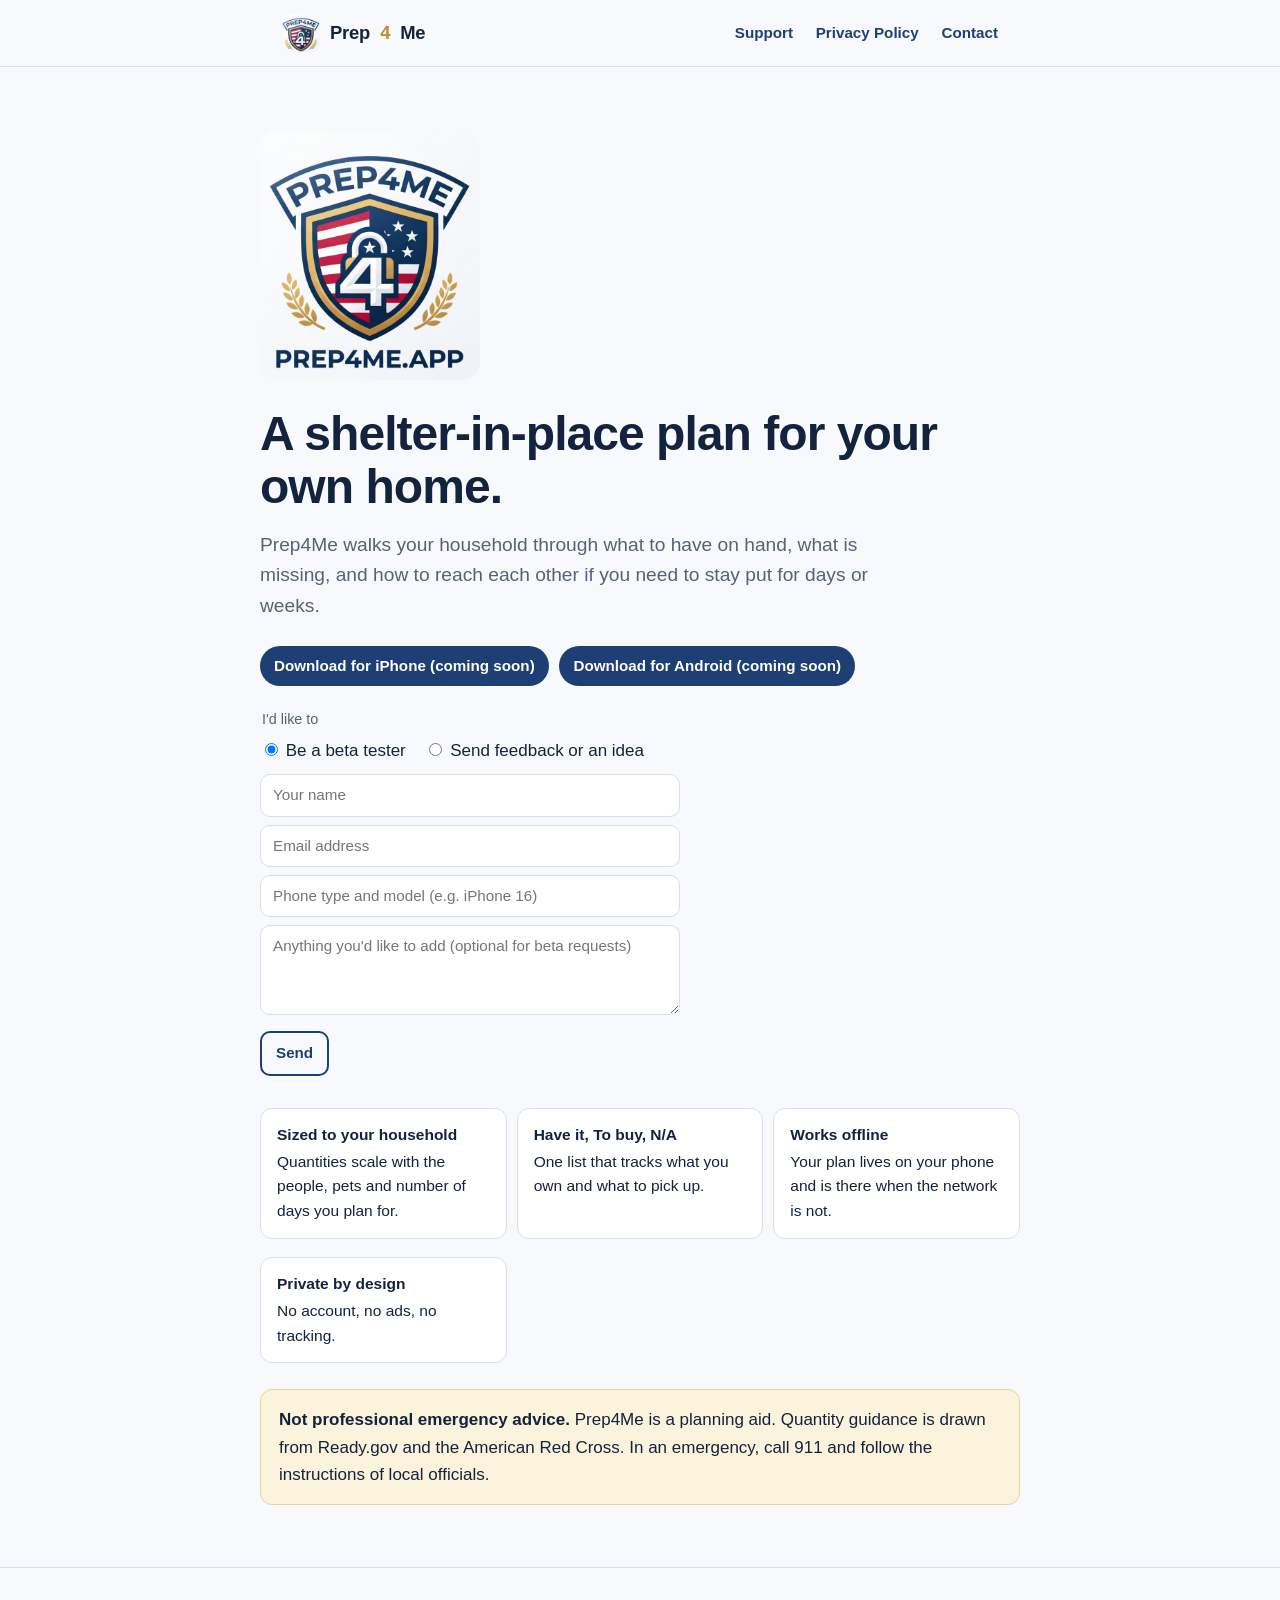
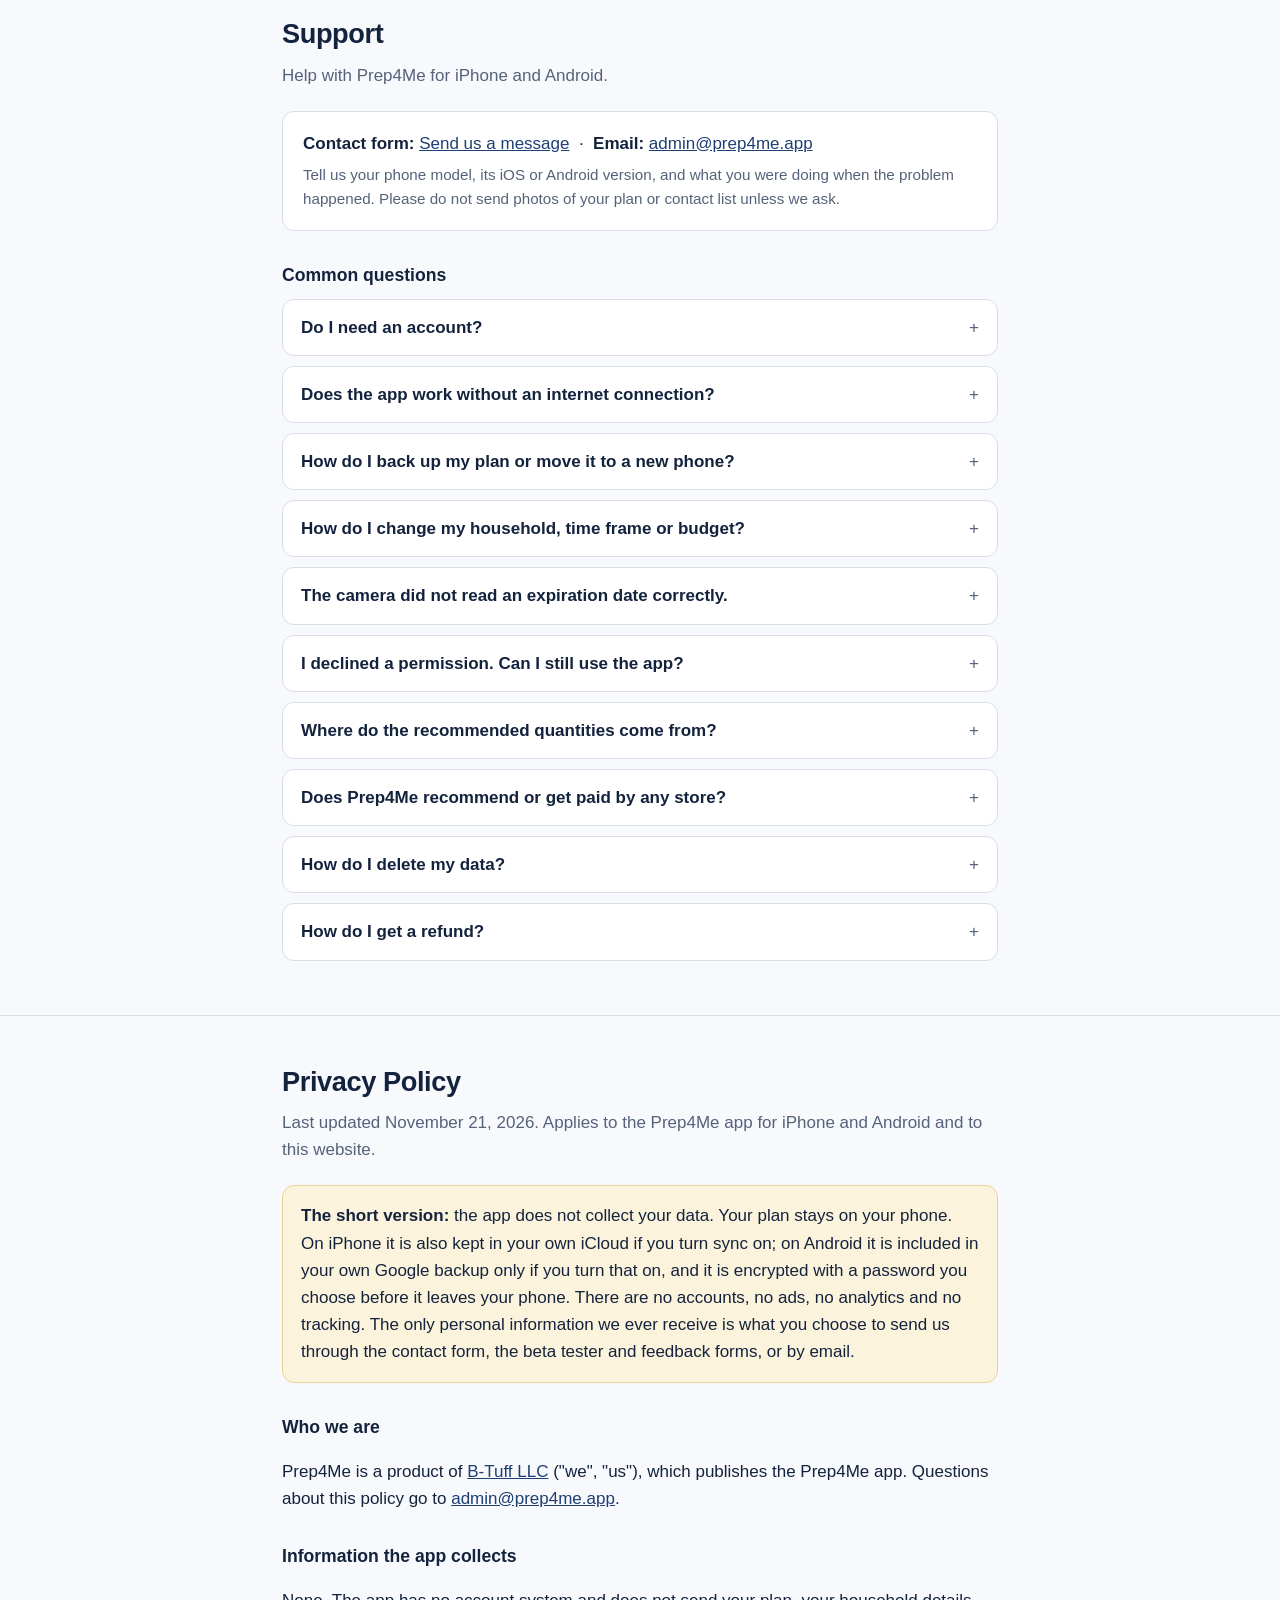
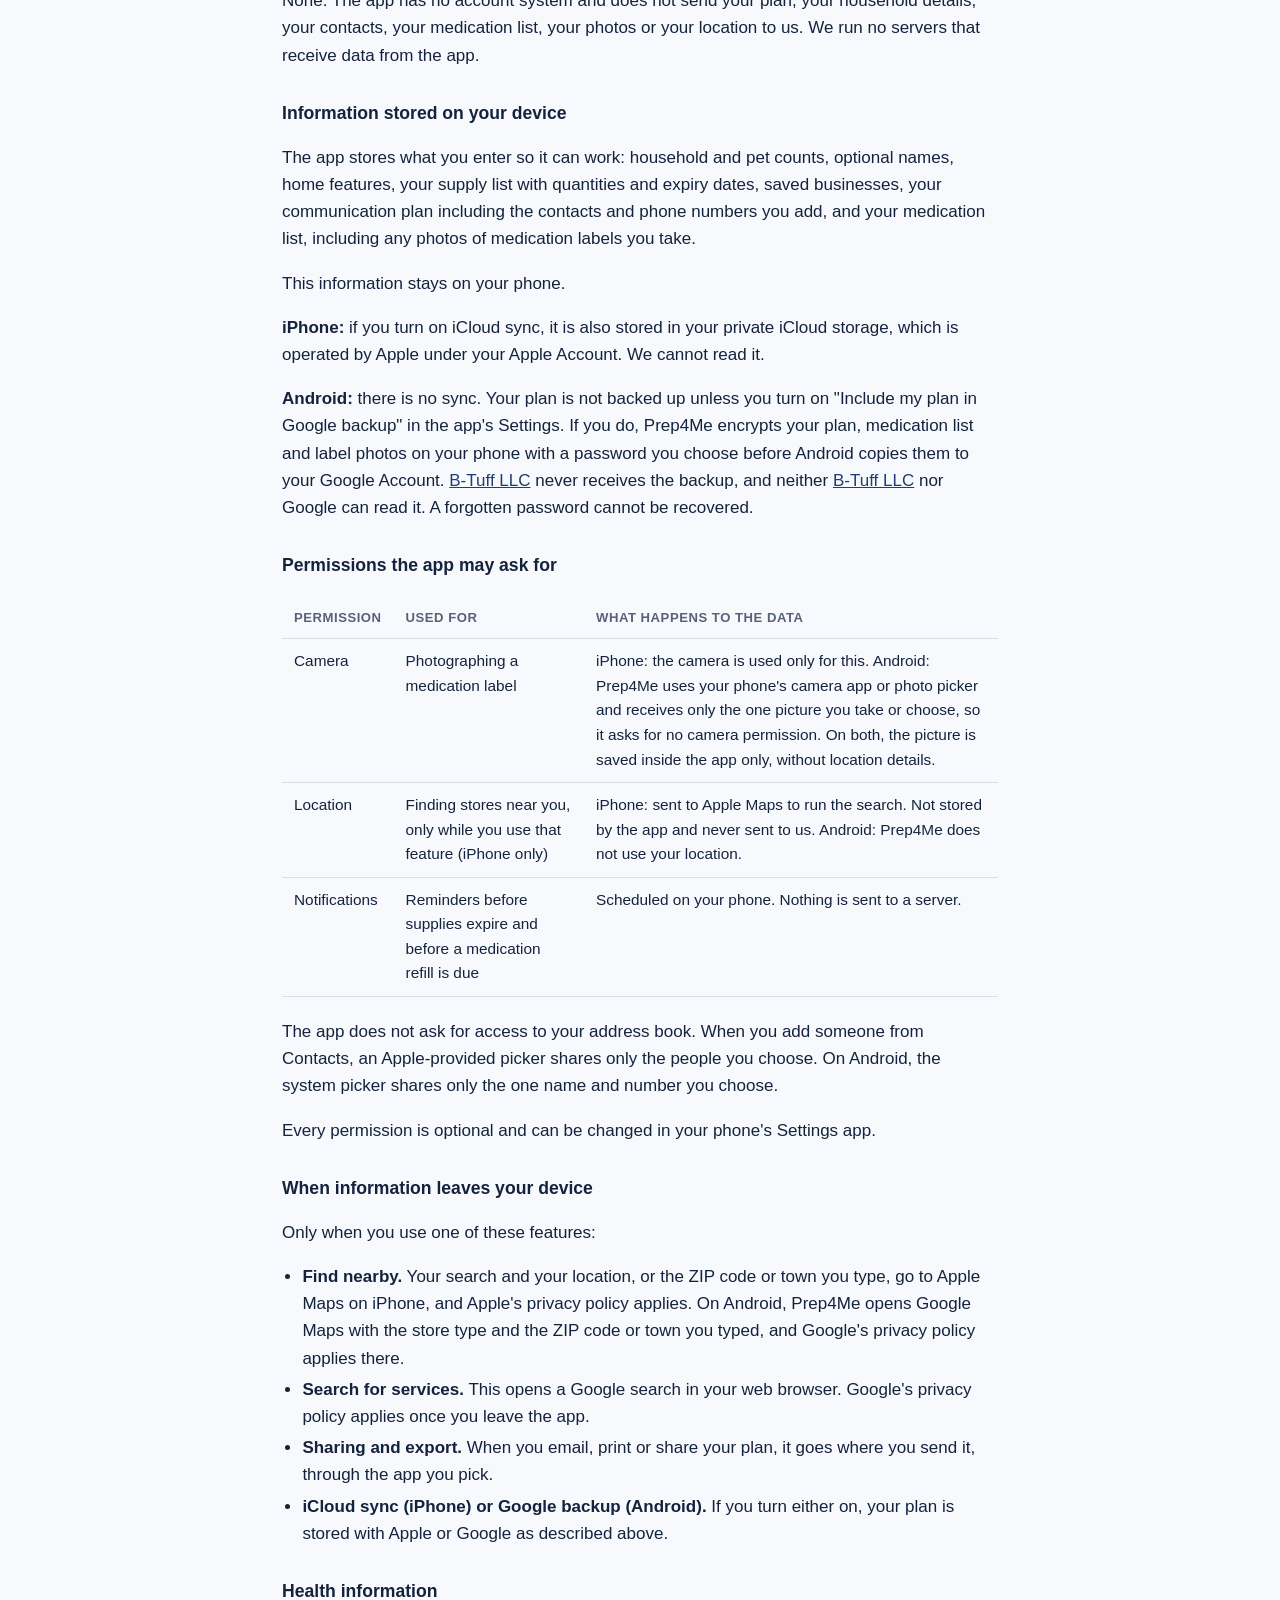
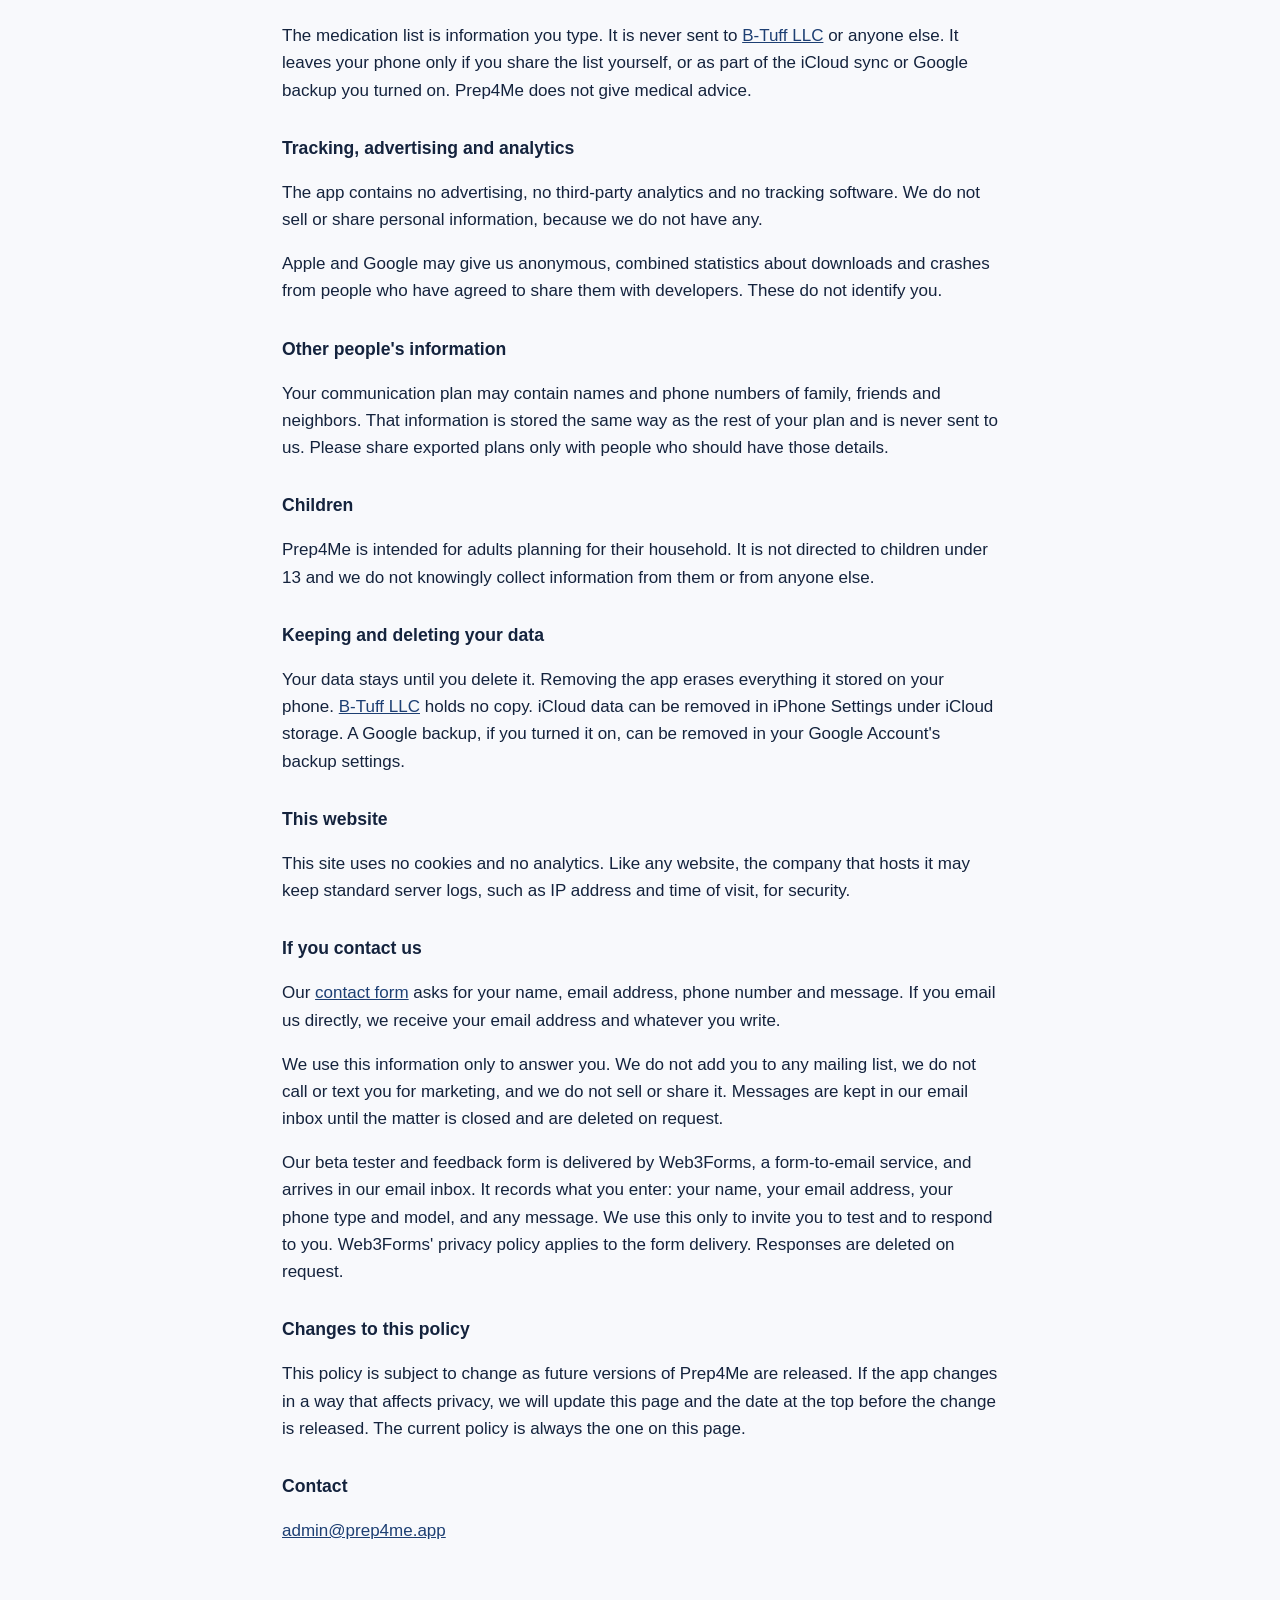
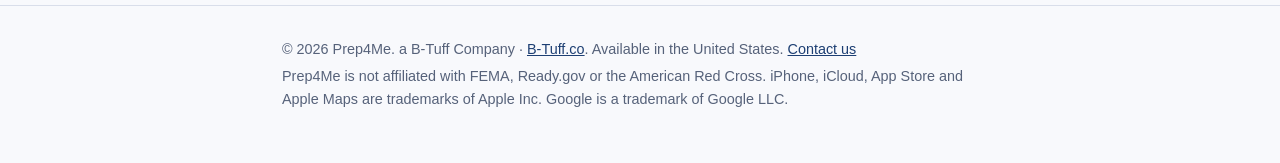
==== commit bc05713f: "Add meta CSP, referrer policy, and B-Tuff footer credit Set a page-level Content-Security-Policy bas" ====
--- a/index.html
+++ b/index.html
@@ -2,6 +2,8 @@
 <html lang="en">
 <head>
 <meta charset="utf-8">
+<meta http-equiv="Content-Security-Policy" content="default-src 'self'; script-src 'self' 'unsafe-inline'; style-src 'self' 'unsafe-inline'; img-src 'self'; connect-src 'self' https://api.web3forms.com; form-action 'self' https://api.web3forms.com; font-src 'self'; object-src 'none'; base-uri 'self'; upgrade-insecure-requests">
+<meta name="referrer" content="strict-origin-when-cross-origin">
 <meta name="viewport" content="width=device-width, initial-scale=1">
 <title>Prep4Me: A Shelter in Place Plan</title>
 <meta name="description" content="Prep4Me is an iPhone and Android app that walks your household through building a shelter-in-place plan. Support and privacy policy.">
@@ -339,7 +341,7 @@
 
 <footer>
   <div class="wrap">
-    <p>&copy; 2026 Prep4Me. Prep4Me is a product of <a href="https://www.b-tuff.co">B-Tuff LLC</a>. Available in the United States. <a href="contact.html">Contact us</a></p>
+    <p>&copy; 2026 Prep4Me. a B-Tuff Company · <a href="https://b-tuff.co">B-Tuff.co</a>. Available in the United States. <a href="contact.html">Contact us</a></p>
     <p>Prep4Me is not affiliated with FEMA, Ready.gov or the American Red Cross. iPhone, iCloud, App Store and Apple Maps are trademarks of Apple Inc. Google is a trademark of Google LLC.</p>
   </div>
 </footer>
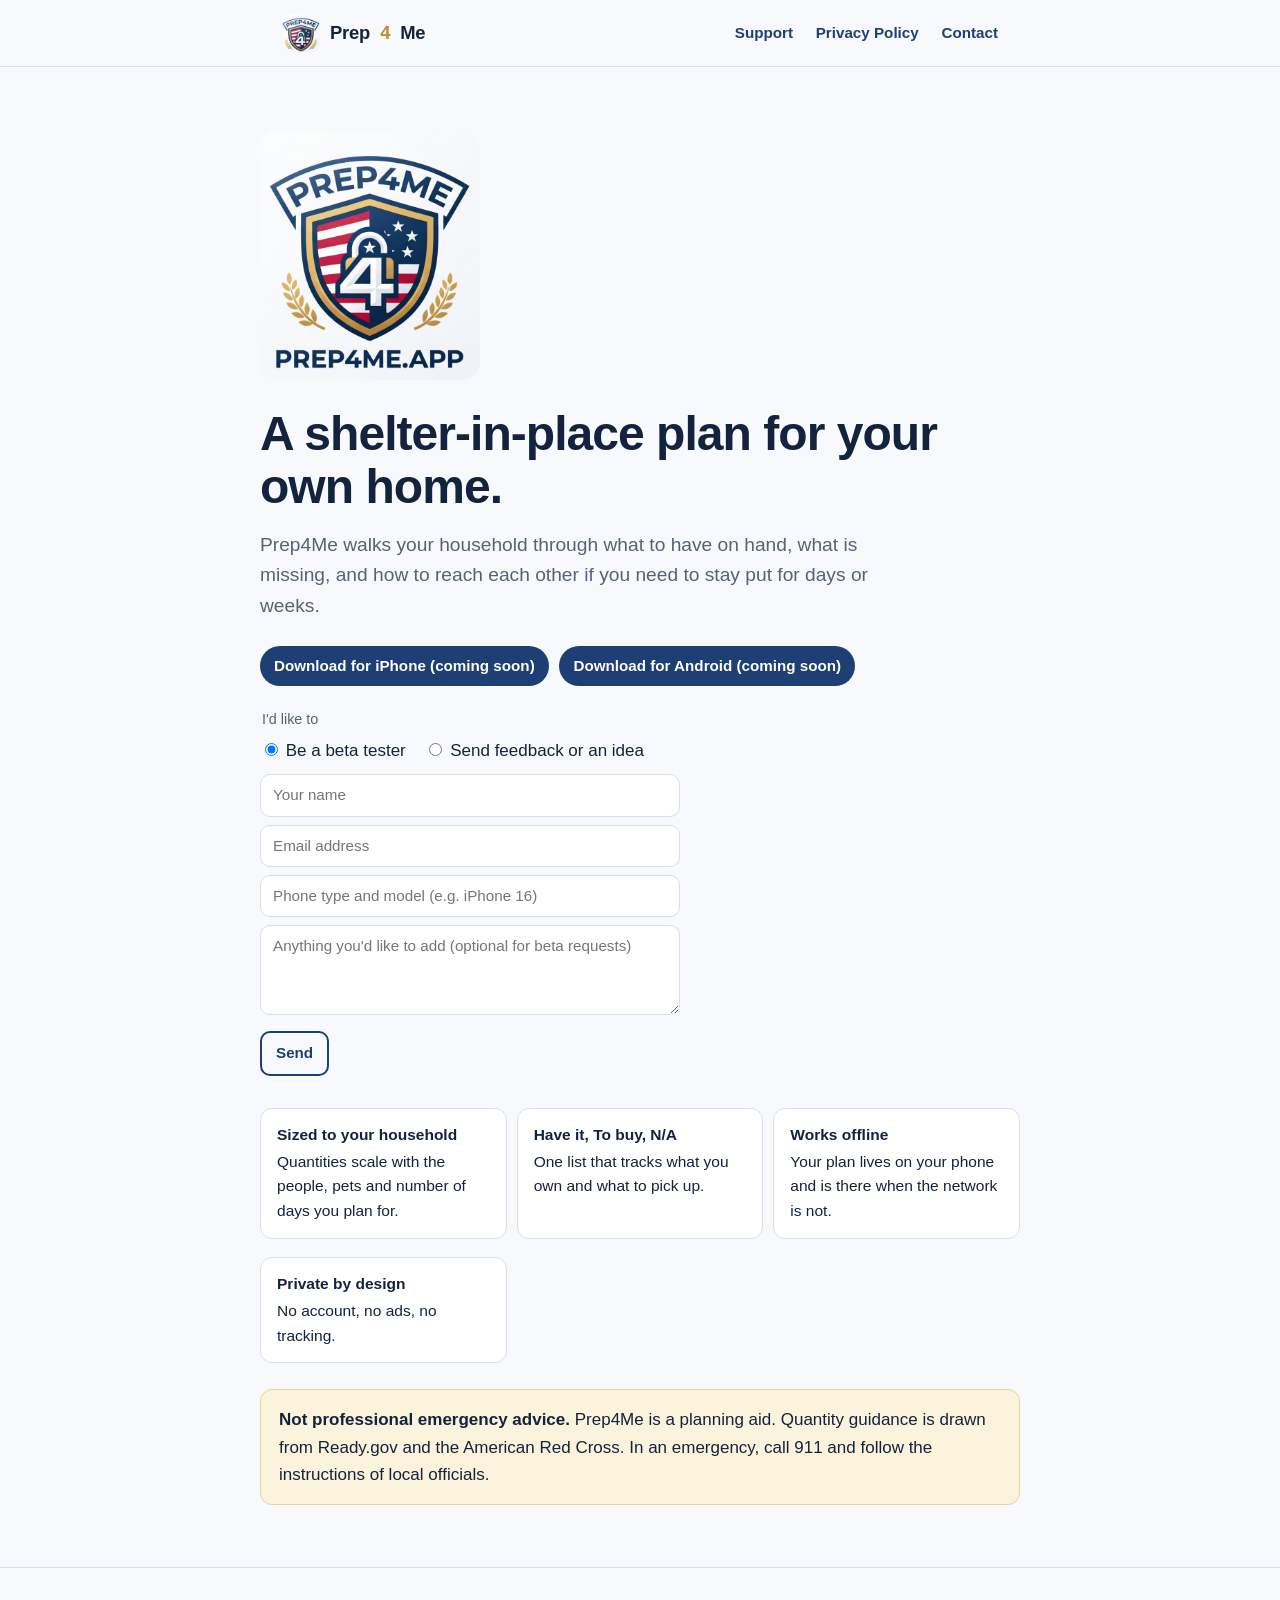
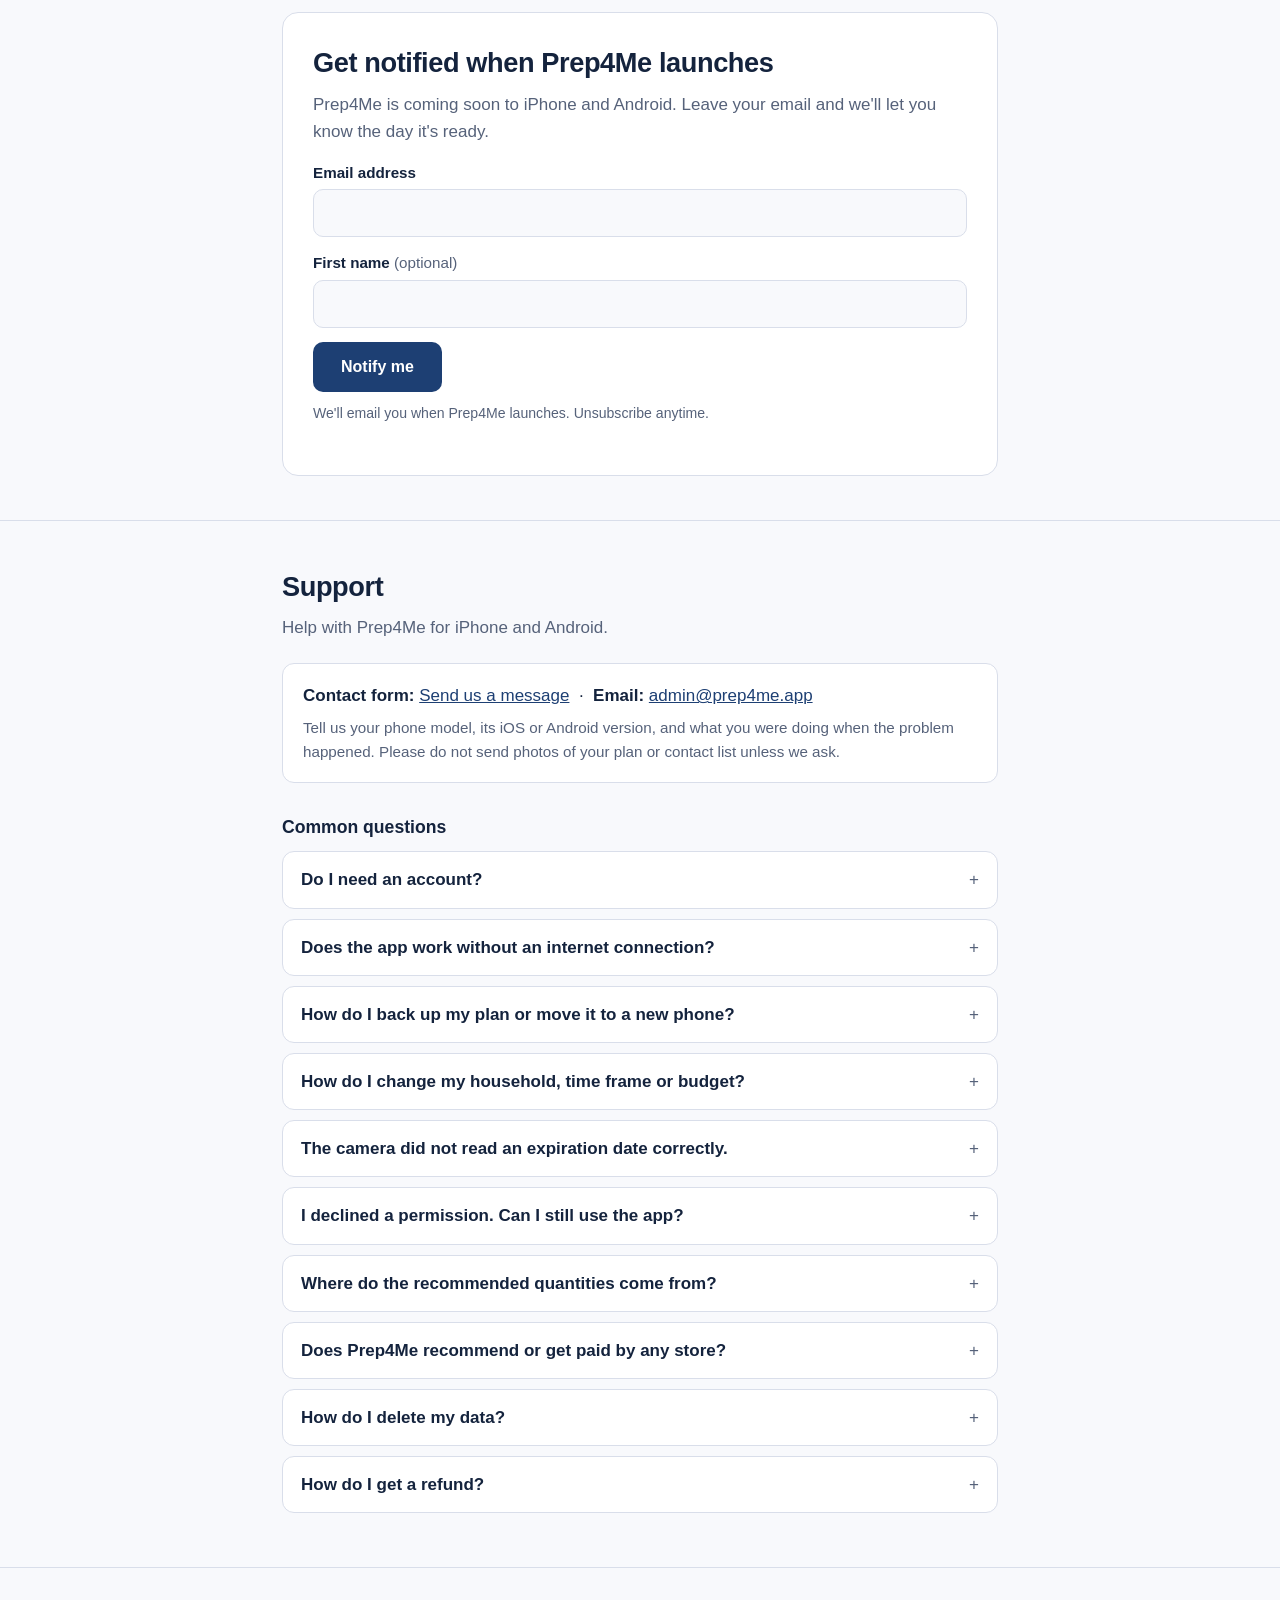
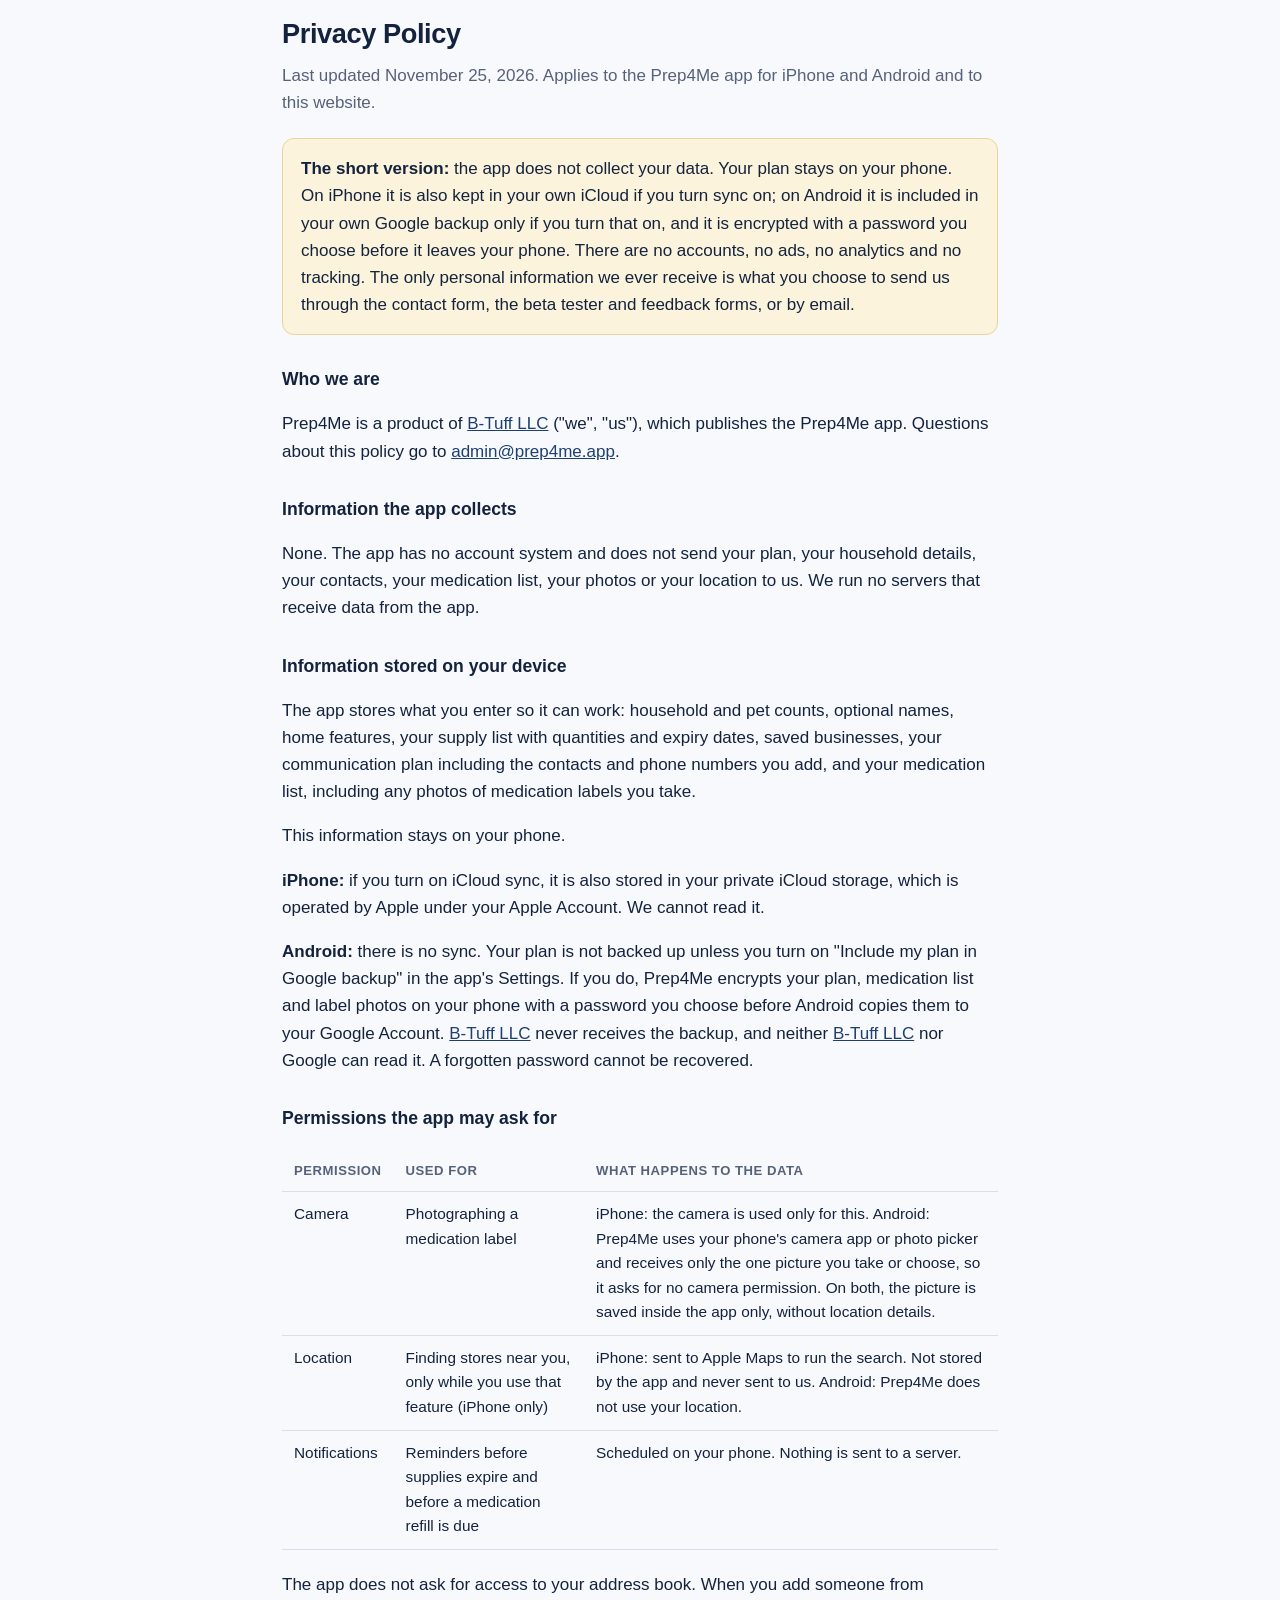
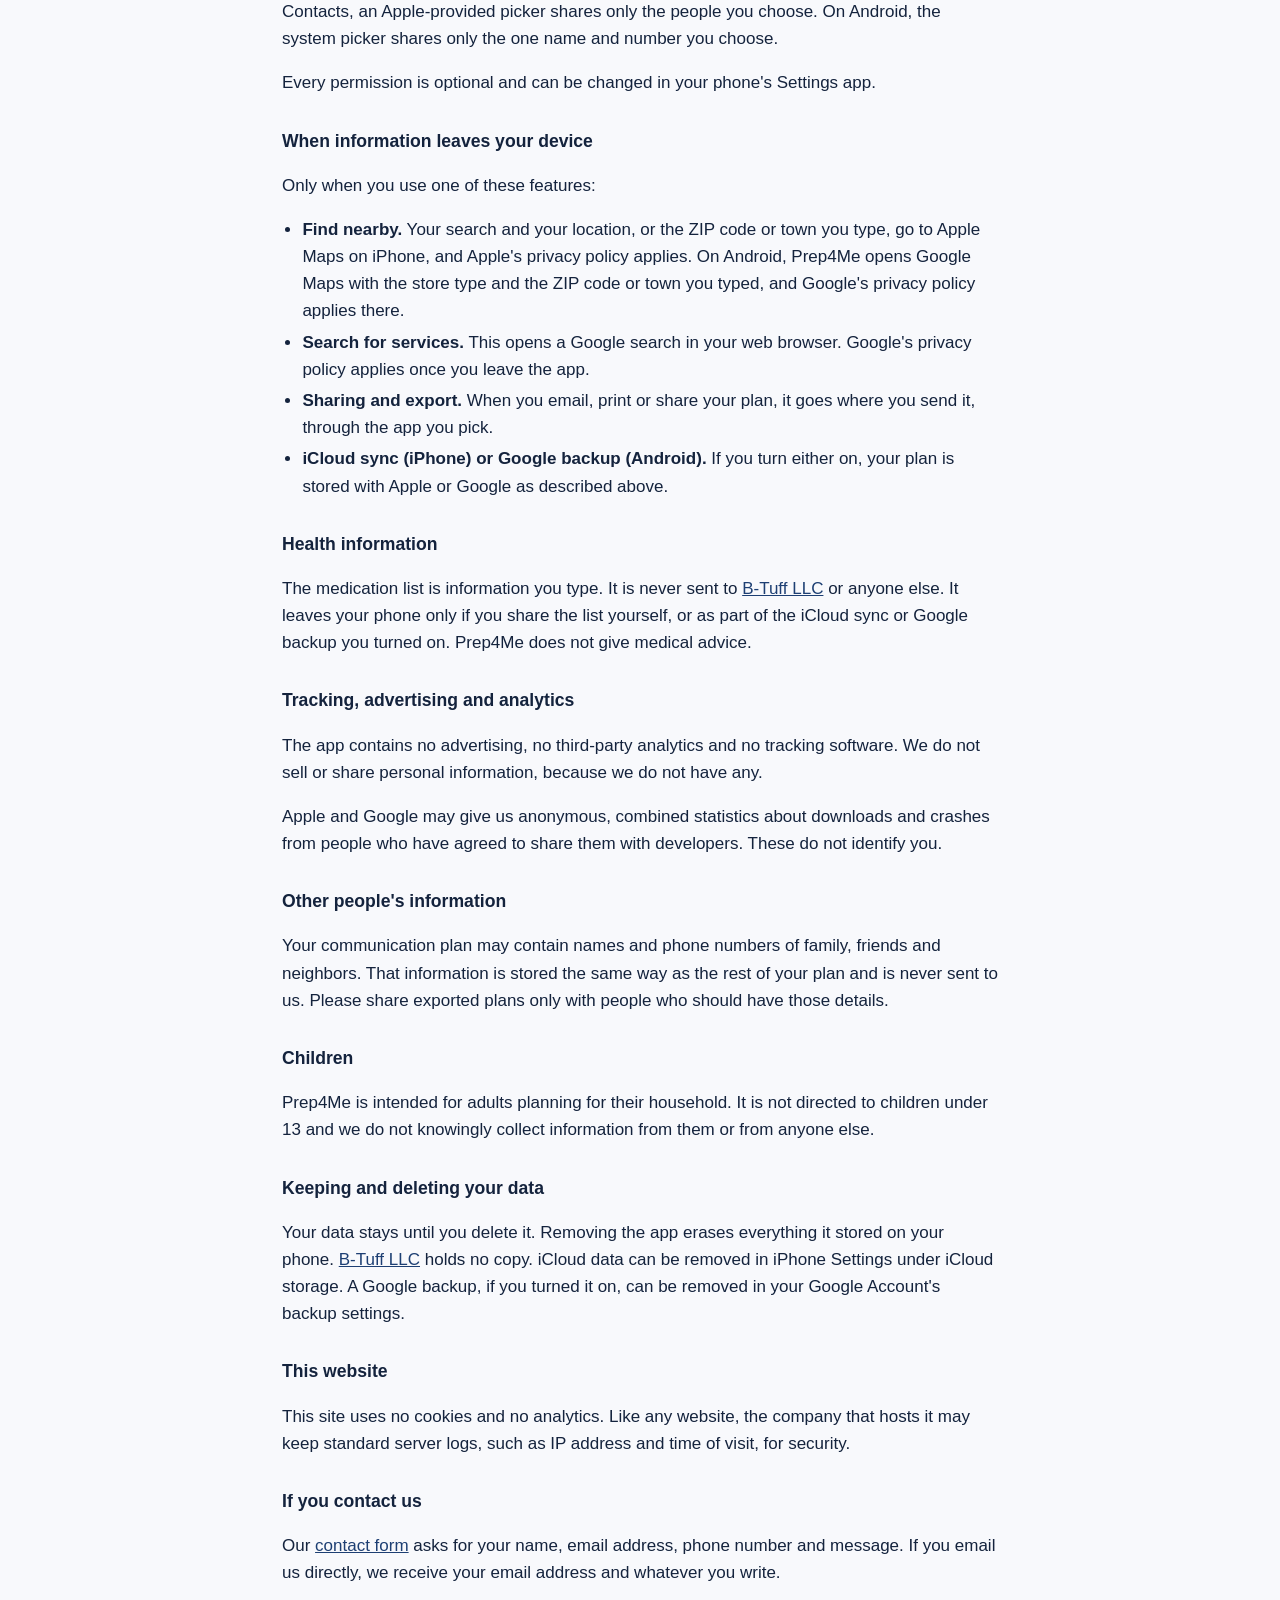
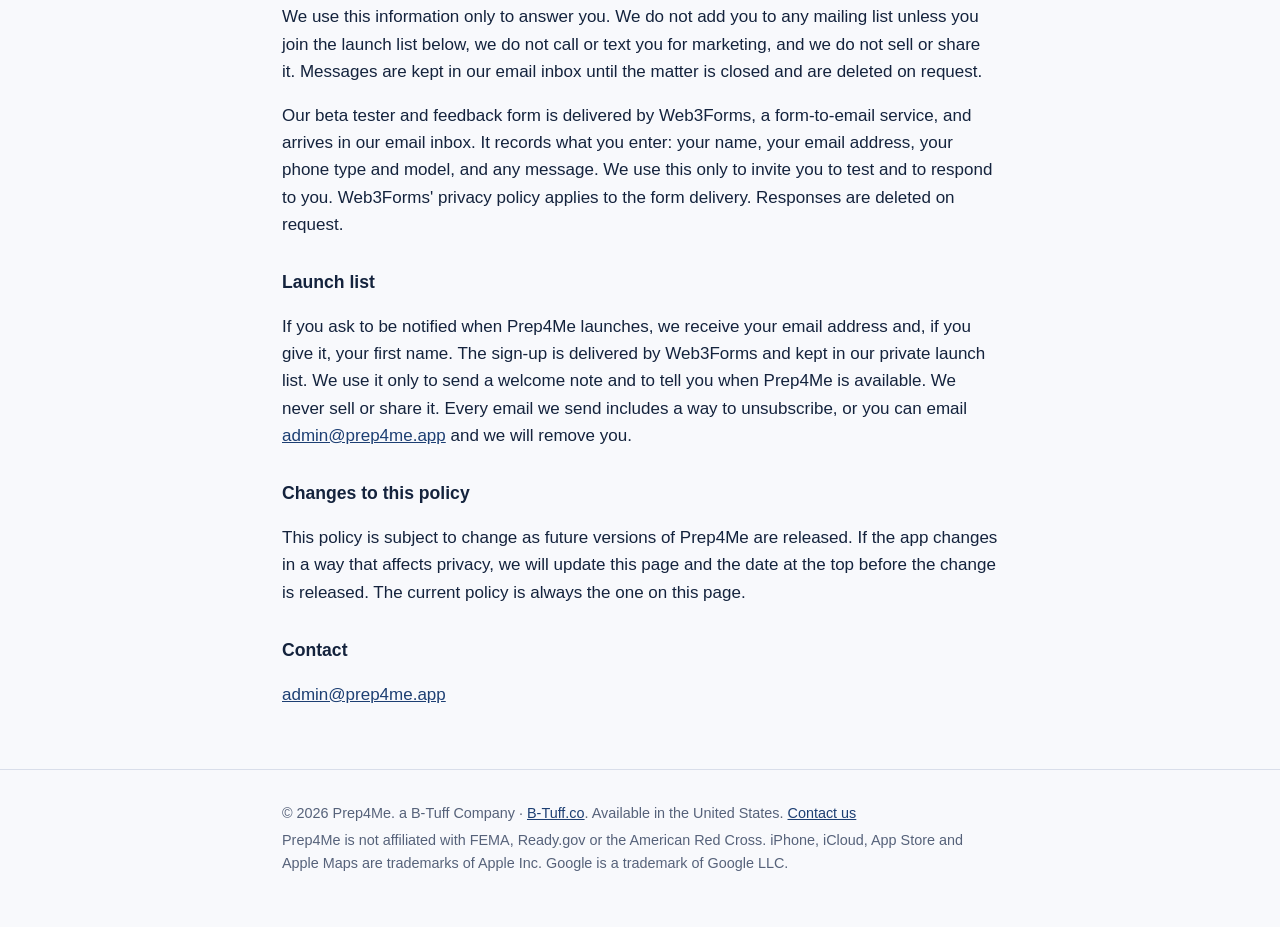
==== commit fb654c22: "Add 'Get notified when Prep4Me launches' launch-list sign-up and privacy note" ====
--- a/index.html
+++ b/index.html
@@ -104,6 +104,33 @@
 
   footer { border-top: 1px solid var(--line); padding: 28px 0 48px; color: var(--muted); font-size: 0.9rem; }
   footer p { margin: 4px 0; }
+
+  .notify { background: var(--surface); border: 1px solid var(--line); border-radius: 16px; padding: 22px 20px; }
+  .notify h2 { margin: 0 0 6px; }
+  .notify .sub { margin: 0 0 16px; }
+  .notify label.f { display: block; font-weight: 600; font-size: 0.95rem; margin: 0 0 4px; }
+  .notify label.f span { font-weight: 400; color: var(--muted); }
+  .notify input[type=email], .notify input[type=text] {
+    font: inherit; font-size: 1rem; width: 100%; min-height: 48px; padding: 10px 14px;
+    border: 1px solid var(--line); border-radius: 10px; background: var(--bg); color: var(--ink); margin: 0 0 14px;
+  }
+  .notify input:focus-visible, .notify button:focus-visible { outline: 3px solid var(--accent); outline-offset: 2px; }
+  .notify button {
+    font: inherit; font-weight: 700; font-size: 1rem; width: 100%; min-height: 50px; border: 0; border-radius: 10px;
+    background: var(--accent); color: var(--accent-ink); cursor: pointer;
+  }
+  .notify button[disabled] { opacity: 0.7; cursor: wait; }
+  .notify .consent { font-size: 0.88rem; color: var(--muted); margin: 10px 0 0; }
+  .notify .err { color: #b3261e; font-size: 0.92rem; margin: 8px 0 0; min-height: 1em; }
+  @media (prefers-color-scheme: dark) { .notify .err { color: #ffb4ab; } }
+  .notify .done { display: none; text-align: center; padding: 8px 0; }
+  .notify .done .big { font-size: 2.2rem; line-height: 1; margin: 0 0 8px; }
+  .notify .done h3 { margin: 0 0 6px; font-size: 1.3rem; }
+  .notify .done p { margin: 0 0 6px; }
+  .notify.sent form { display: none; }
+  .notify.sent .done { display: block; }
+  .hp { position: absolute; left: -9999px; width: 1px; height: 1px; overflow: hidden; }
+  @media (min-width: 620px) { .notify { padding: 28px 30px; } .notify button { width: auto; padding: 0 28px; } }
 </style>
 </head>
 <body>
@@ -179,6 +206,58 @@
     </div>
   </div>
 
+
+  <section id="notify" aria-labelledby="notify-h">
+    <div class="wrap">
+      <div class="notify" id="notify-card">
+        <h2 id="notify-h">Get notified when Prep4Me launches</h2>
+        <p class="sub">Prep4Me is coming soon to iPhone and Android. Leave your email and we'll let you know the day it's ready.</p>
+        <form id="notify-form" novalidate>
+          <label class="f" for="nf-email">Email address</label>
+          <input id="nf-email" name="email" type="email" inputmode="email" autocomplete="email" autocapitalize="off" spellcheck="false" required maxlength="120" aria-describedby="nf-consent nf-err">
+          <label class="f" for="nf-name">First name <span>(optional)</span></label>
+          <input id="nf-name" name="name" type="text" autocomplete="given-name" maxlength="80">
+          <div class="hp" aria-hidden="true"><label for="nf-bot">Leave this empty</label><input id="nf-bot" type="checkbox" name="botcheck" tabindex="-1" autocomplete="off"></div>
+          <button type="submit" id="nf-send">Notify me</button>
+          <p class="consent" id="nf-consent">We'll email you when Prep4Me launches. Unsubscribe anytime.</p>
+          <p class="err" id="nf-err" role="alert" aria-live="assertive"></p>
+        </form>
+        <div class="done" role="status" aria-live="polite" tabindex="-1" id="nf-done">
+          <p class="big" aria-hidden="true">&#x2705;</p>
+          <h3>You're on the list!</h3>
+          <p>Thanks for signing up. We'll email you as soon as Prep4Me is ready to download.</p>
+          <p>Wishing you and yours a safe and happy Thanksgiving.</p>
+        </div>
+      </div>
+    </div>
+  </section>
+  <script>
+    (function () {
+      var ACCESS_KEY = "a7a0f747-9981-4210-acce-b480e88beb77";
+      var card = document.getElementById("notify-card"), f = document.getElementById("notify-form"),
+          err = document.getElementById("nf-err"), btn = document.getElementById("nf-send"), em = document.getElementById("nf-email");
+      f.addEventListener("submit", function (e) {
+        e.preventDefault();
+        if (f.botcheck.checked) { return; }
+        var email = em.value.trim(), name = f.name.value.trim();
+        if (!/^[^\s@]+@[^\s@]+\.[^\s@]{2,}$/.test(email)) { err.textContent = "Please enter a valid email address."; em.setAttribute("aria-invalid", "true"); em.focus(); return; }
+        em.removeAttribute("aria-invalid"); err.textContent = ""; btn.disabled = true; btn.textContent = "Signing you up\u2026";
+        fetch("https://api.web3forms.com/submit", {
+          method: "POST",
+          headers: { "Content-Type": "application/json", "Accept": "application/json" },
+          body: JSON.stringify({ access_key: ACCESS_KEY, subject: "Prep4Me Launch List signup: " + email, from_name: "Prep4Me website",
+            replyto: email, email: email, name: name || "(not given)", list: "Prep4Me Launch List", source: "prep4me.app launch form",
+            signed_up_at: new Date().toISOString(), botcheck: false })
+        }).then(function (r) { return r.json(); }).then(function (j) {
+          if (!j.success) { throw new Error(j.message); }
+          card.classList.add("sent"); document.getElementById("nf-done").focus();
+        }).catch(function () {
+          err.textContent = "Sorry, that didn't go through. Please try again, or email admin@prep4me.app.";
+        }).then(function () { btn.disabled = false; btn.textContent = "Notify me"; });
+      });
+    })();
+  </script>
+
   <section id="support">
     <div class="wrap">
       <h2>Support</h2>
@@ -262,7 +341,7 @@
   <section id="privacy">
     <div class="wrap">
       <h2>Privacy Policy</h2>
-      <p class="sub">Last updated November 21, 2026. Applies to the Prep4Me app for iPhone and Android and to this website.</p>
+      <p class="sub">Last updated November 25, 2026. Applies to the Prep4Me app for iPhone and Android and to this website.</p>
 
       <div class="note">
         <p><strong>The short version:</strong> the app does not collect your data. Your plan stays on your phone. On iPhone it is also kept in your own iCloud if you turn sync on; on Android it is included in your own Google backup only if you turn that on, and it is encrypted with a password you choose before it leaves your phone. There are no accounts, no ads, no analytics and no tracking. The only personal information we ever receive is what you choose to send us through the contact form, the beta tester and feedback forms, or by email.</p>
@@ -326,8 +405,10 @@
 
       <h3>If you contact us</h3>
       <p>Our <a href="contact.html">contact form</a> asks for your name, email address, phone number and message. If you email us directly, we receive your email address and whatever you write.</p>
-      <p>We use this information only to answer you. We do not add you to any mailing list, we do not call or text you for marketing, and we do not sell or share it. Messages are kept in our email inbox until the matter is closed and are deleted on request.</p>
+      <p>We use this information only to answer you. We do not add you to any mailing list unless you join the launch list below, we do not call or text you for marketing, and we do not sell or share it. Messages are kept in our email inbox until the matter is closed and are deleted on request.</p>
       <p>Our beta tester and feedback form is delivered by Web3Forms, a form-to-email service, and arrives in our email inbox. It records what you enter: your name, your email address, your phone type and model, and any message. We use this only to invite you to test and to respond to you. Web3Forms' privacy policy applies to the form delivery. Responses are deleted on request.</p>
+      <h3>Launch list</h3>
+      <p>If you ask to be notified when Prep4Me launches, we receive your email address and, if you give it, your first name. The sign-up is delivered by Web3Forms and kept in our private launch list. We use it only to send a welcome note and to tell you when Prep4Me is available. We never sell or share it. Every email we send includes a way to unsubscribe, or you can email <a href="mailto:admin@prep4me.app">admin@prep4me.app</a> and we will remove you.</p>
 
       <h3>Changes to this policy</h3>
       <p>This policy is subject to change as future versions of Prep4Me are released. If the app changes in a way that affects privacy, we will update this page and the date at the top before the change is released. The current policy is always the one on this page.</p>
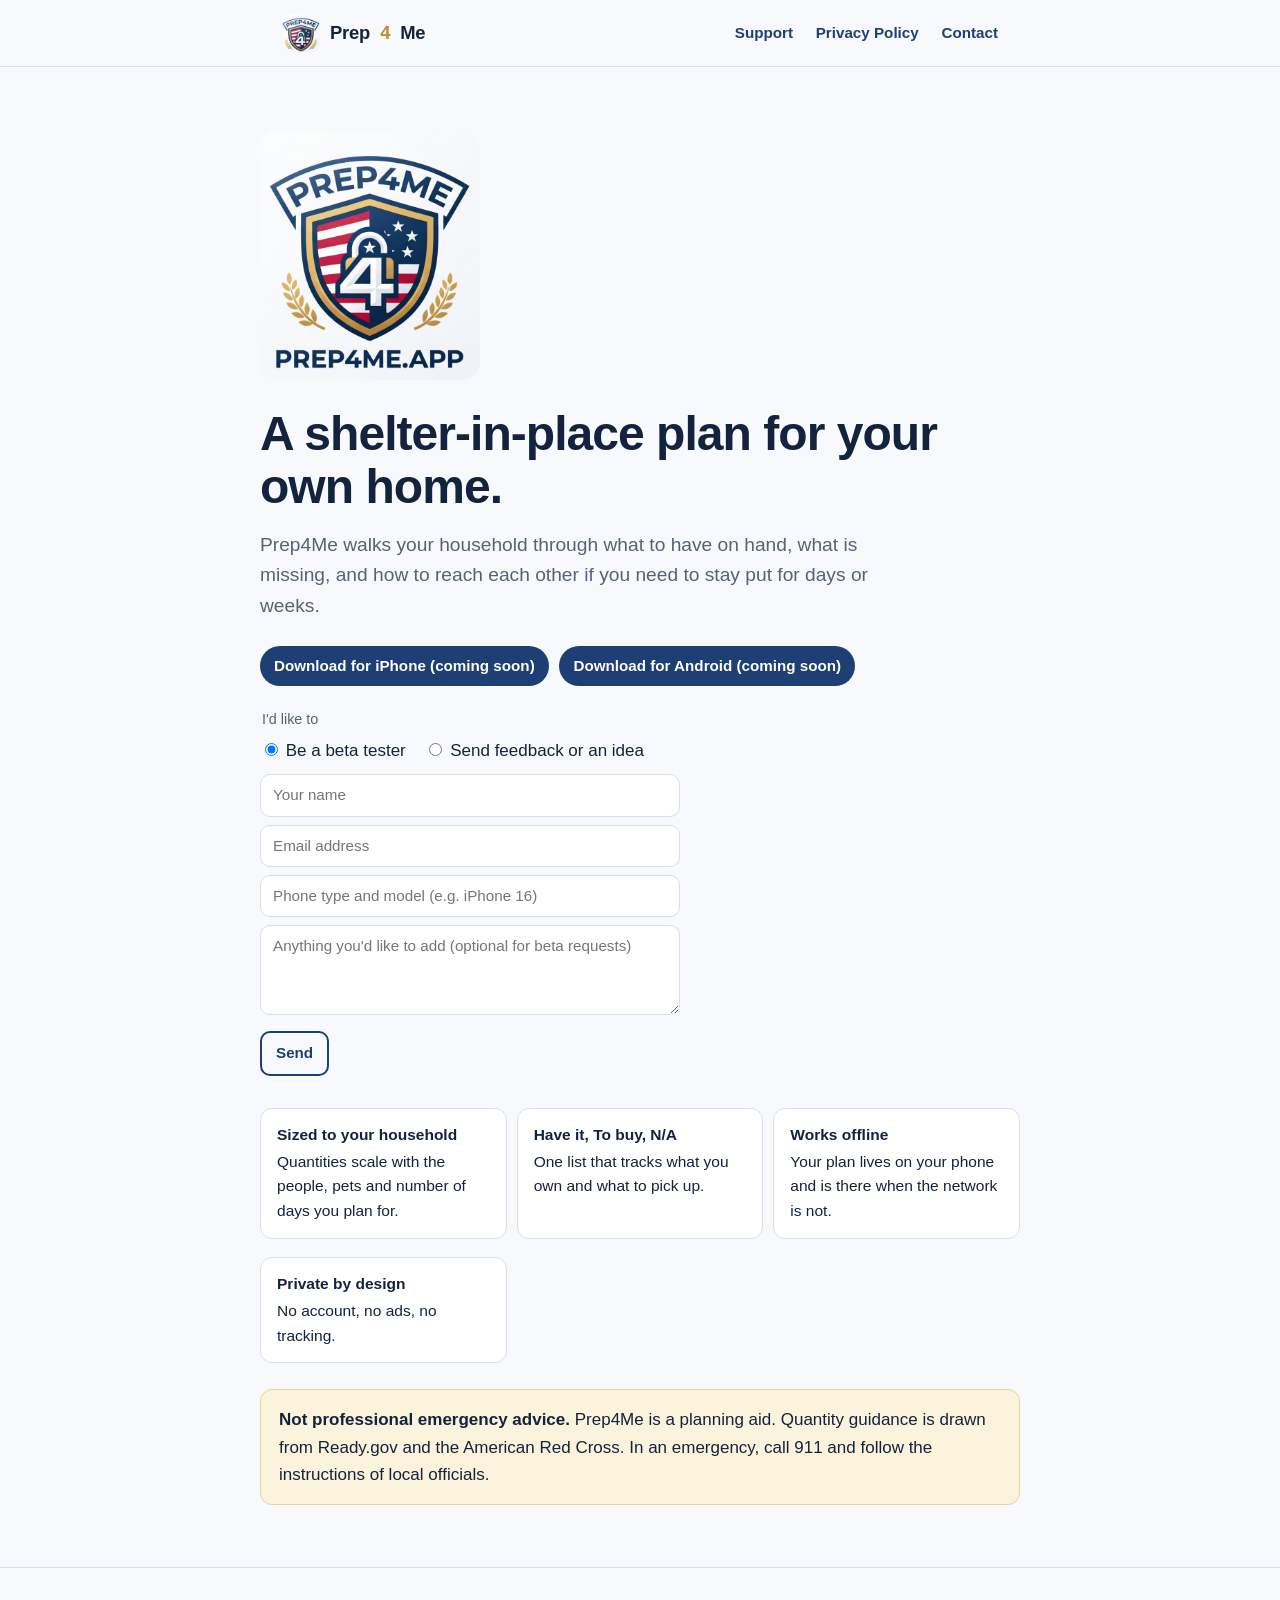
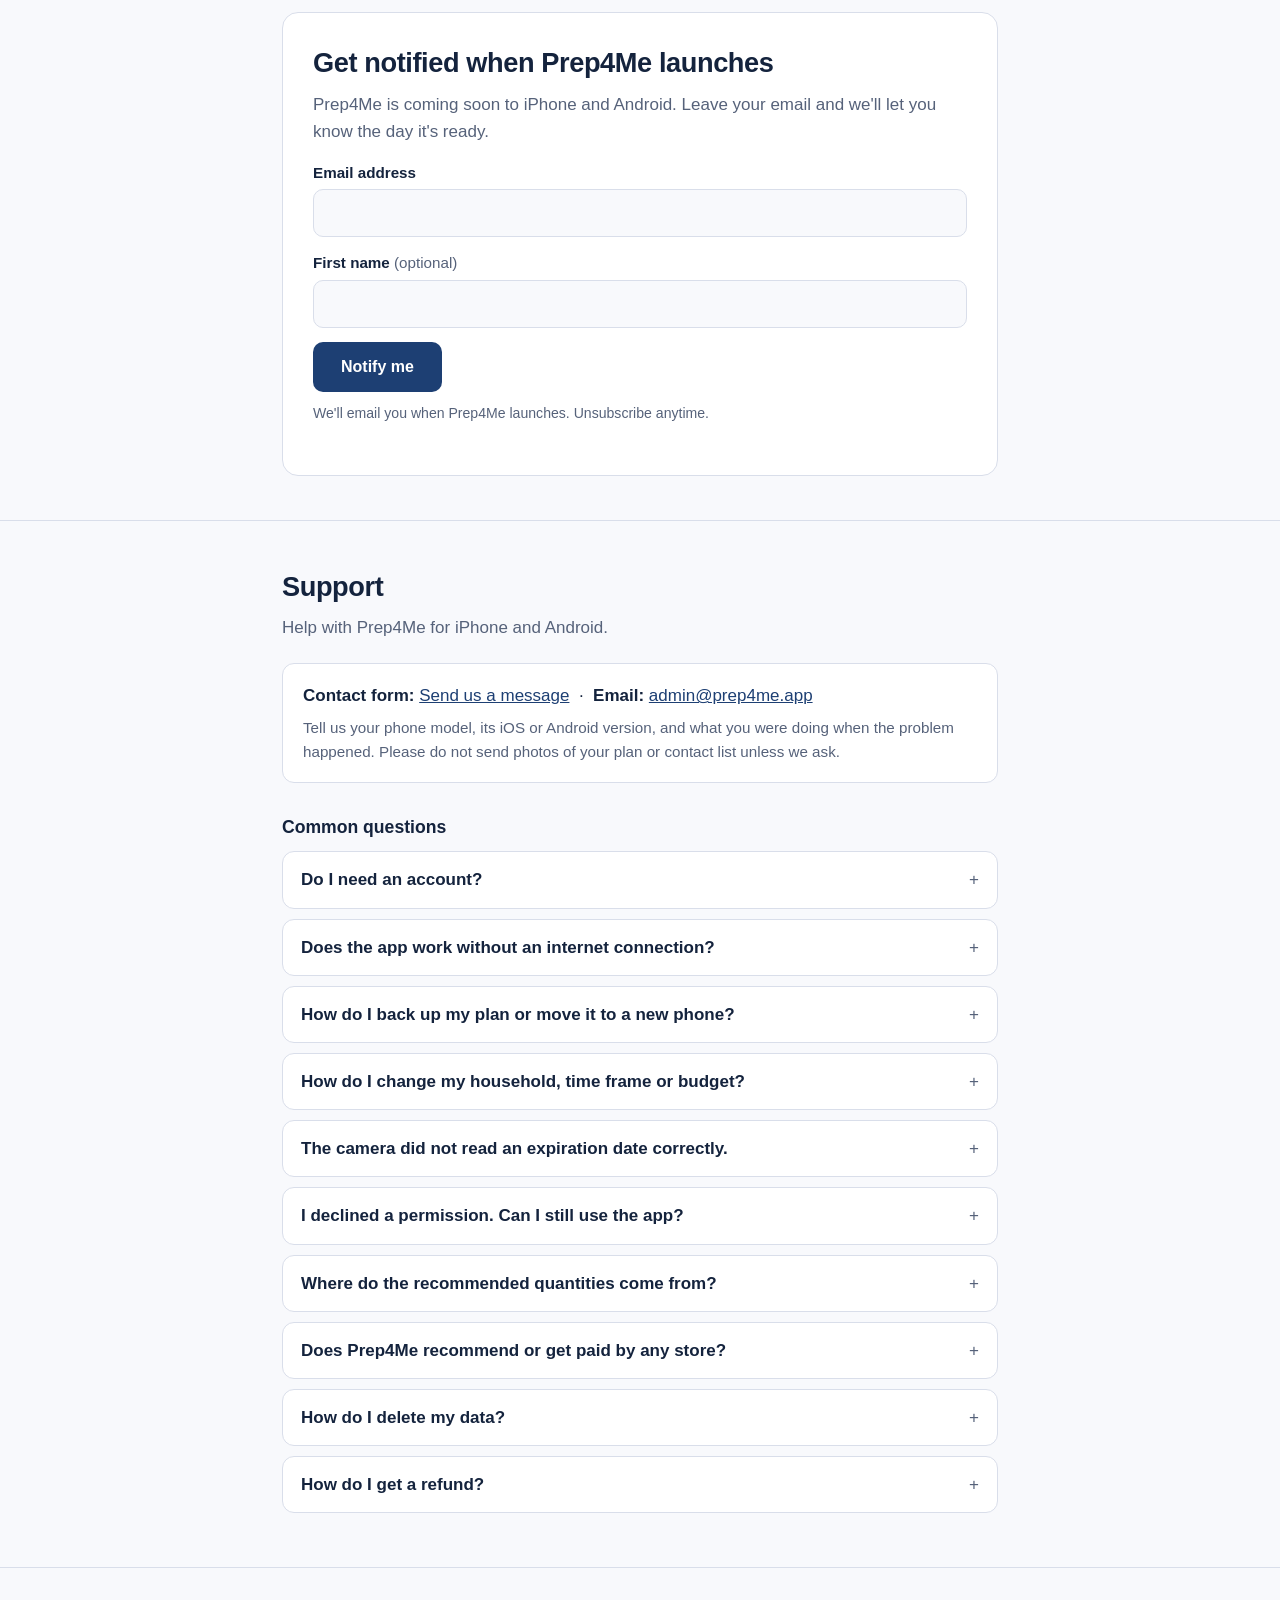
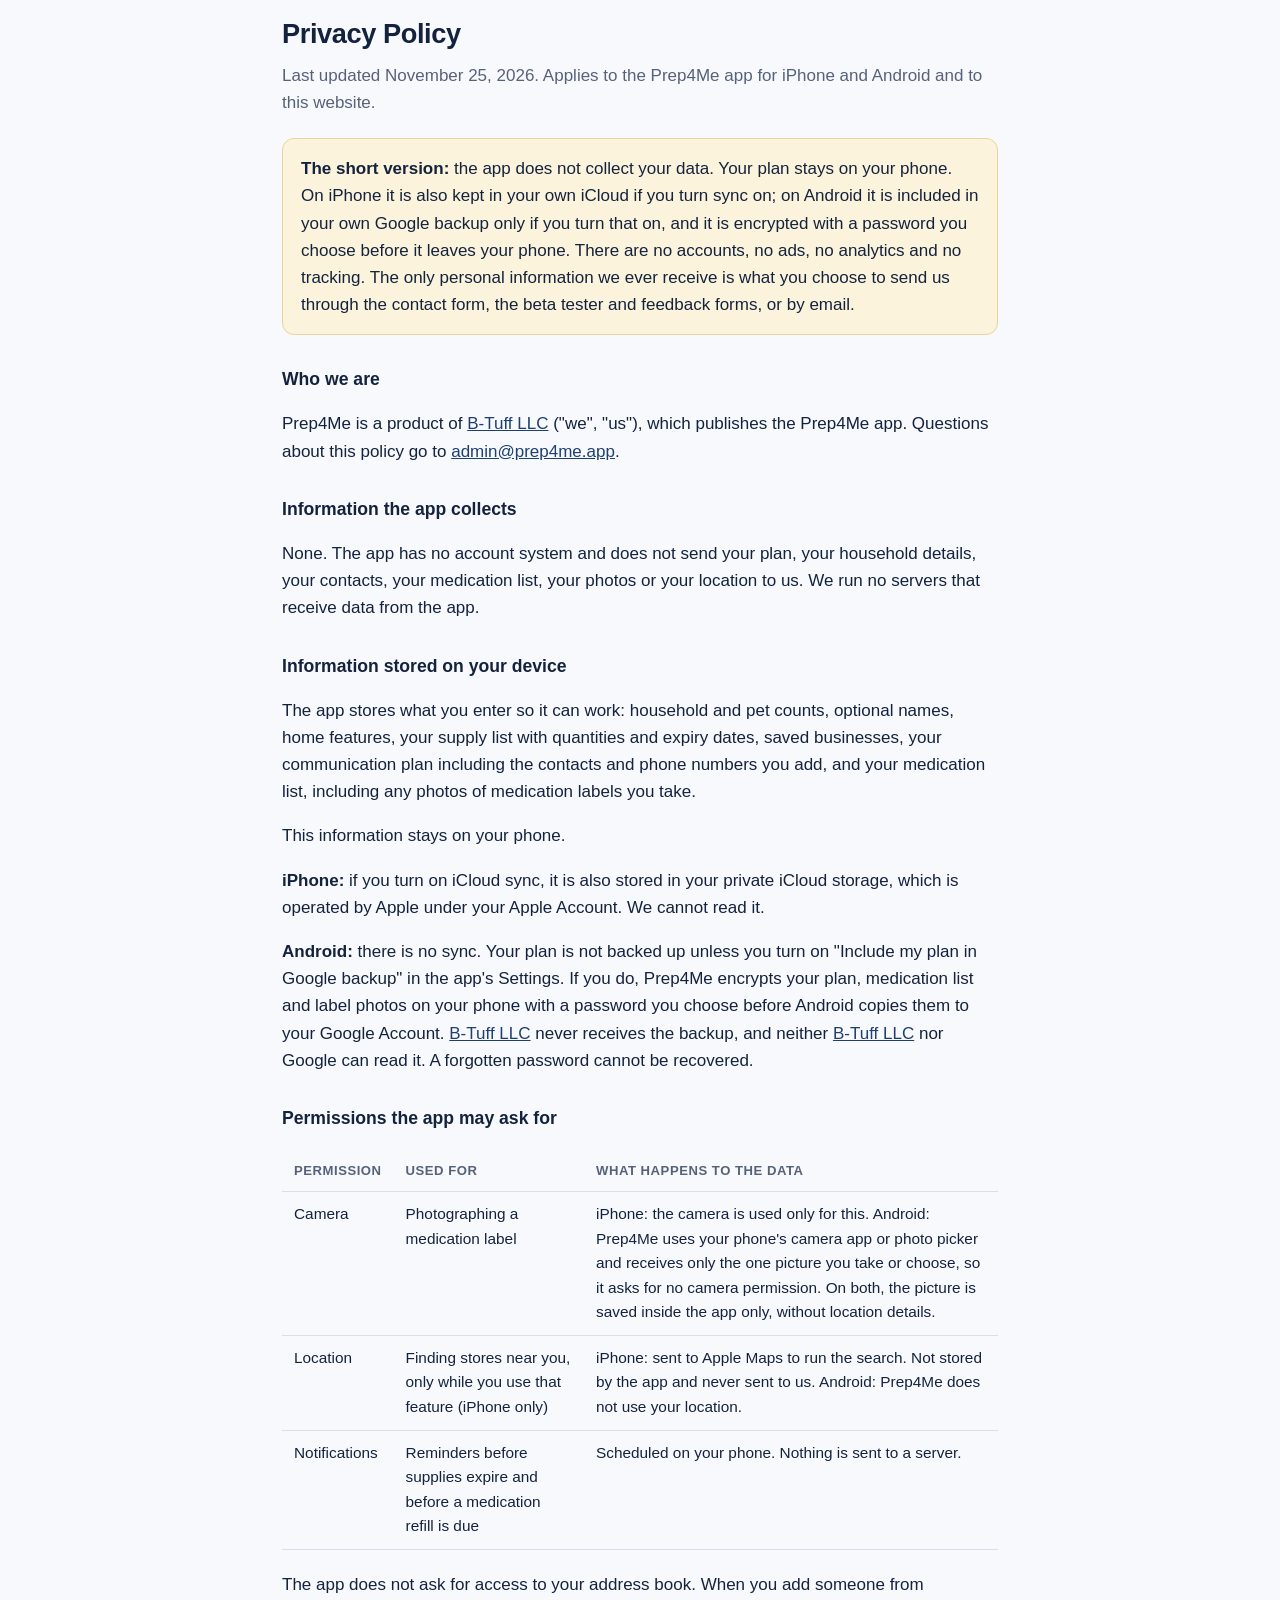
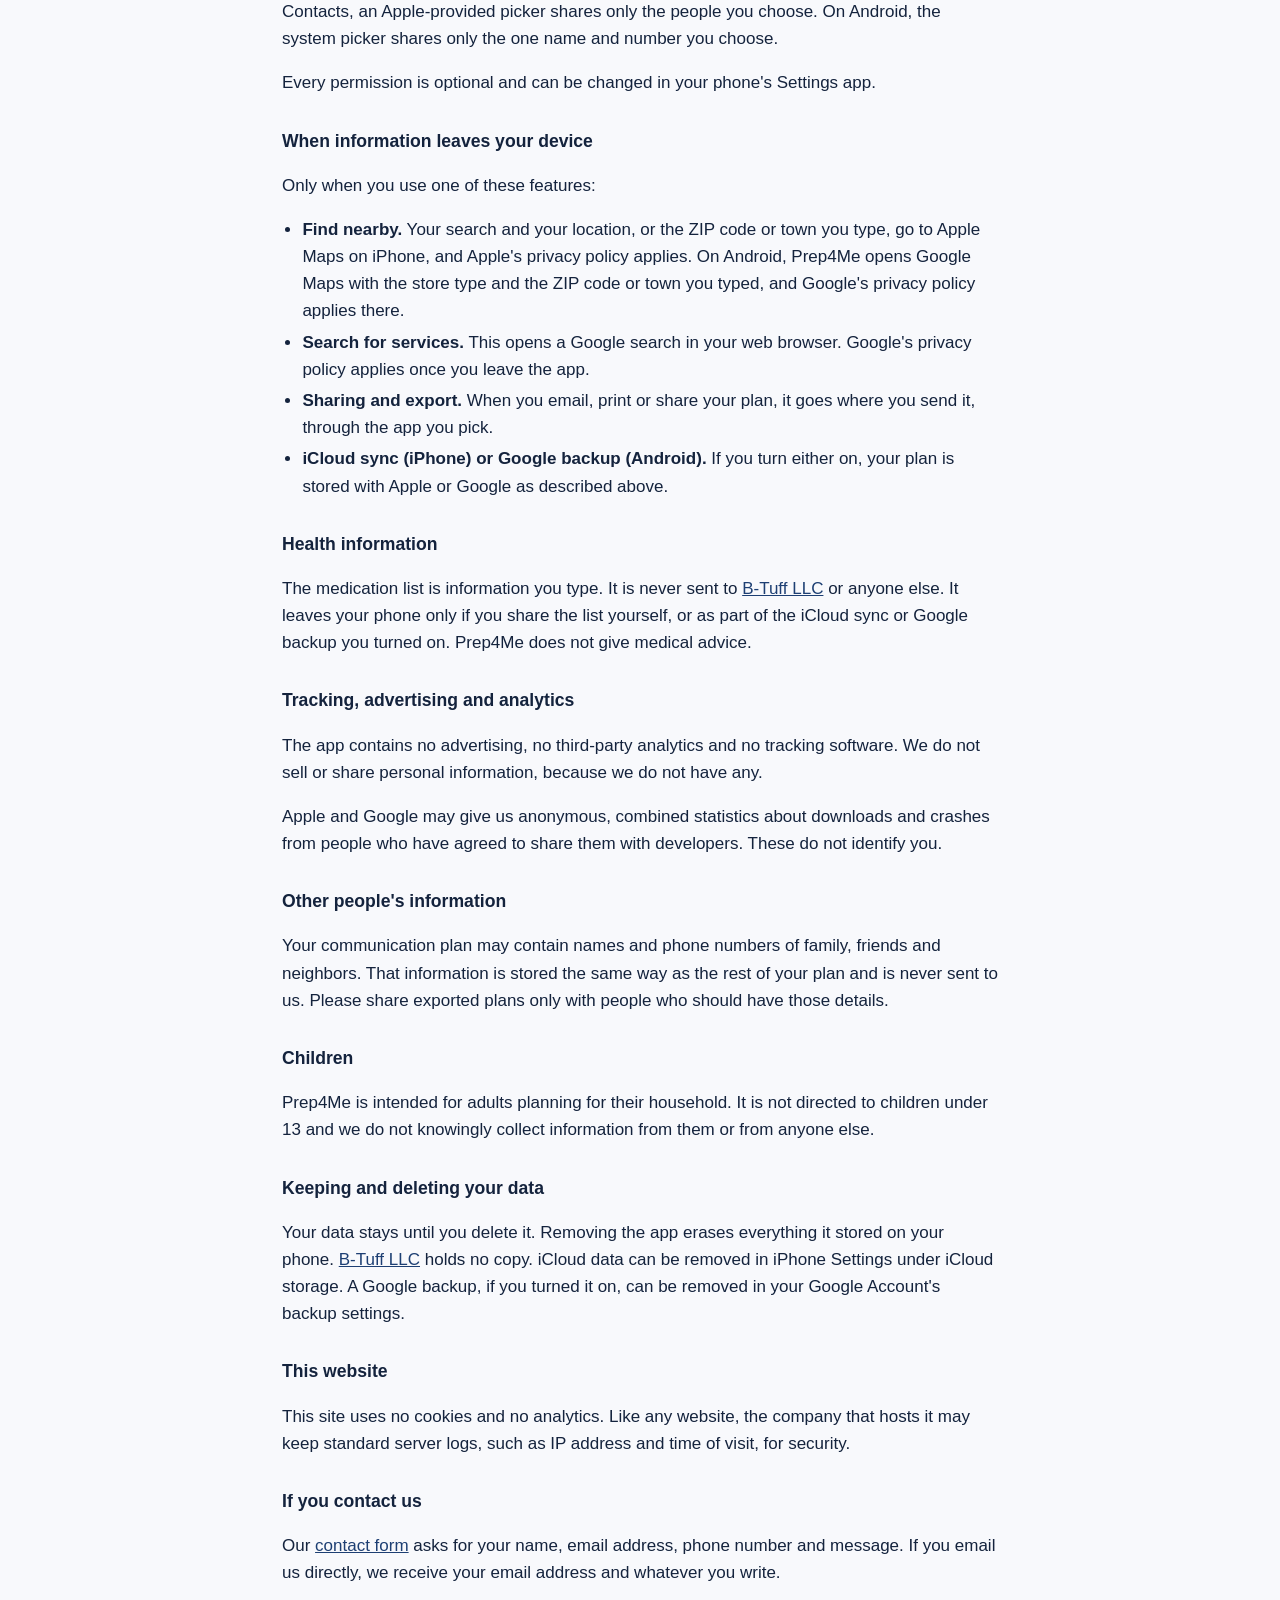
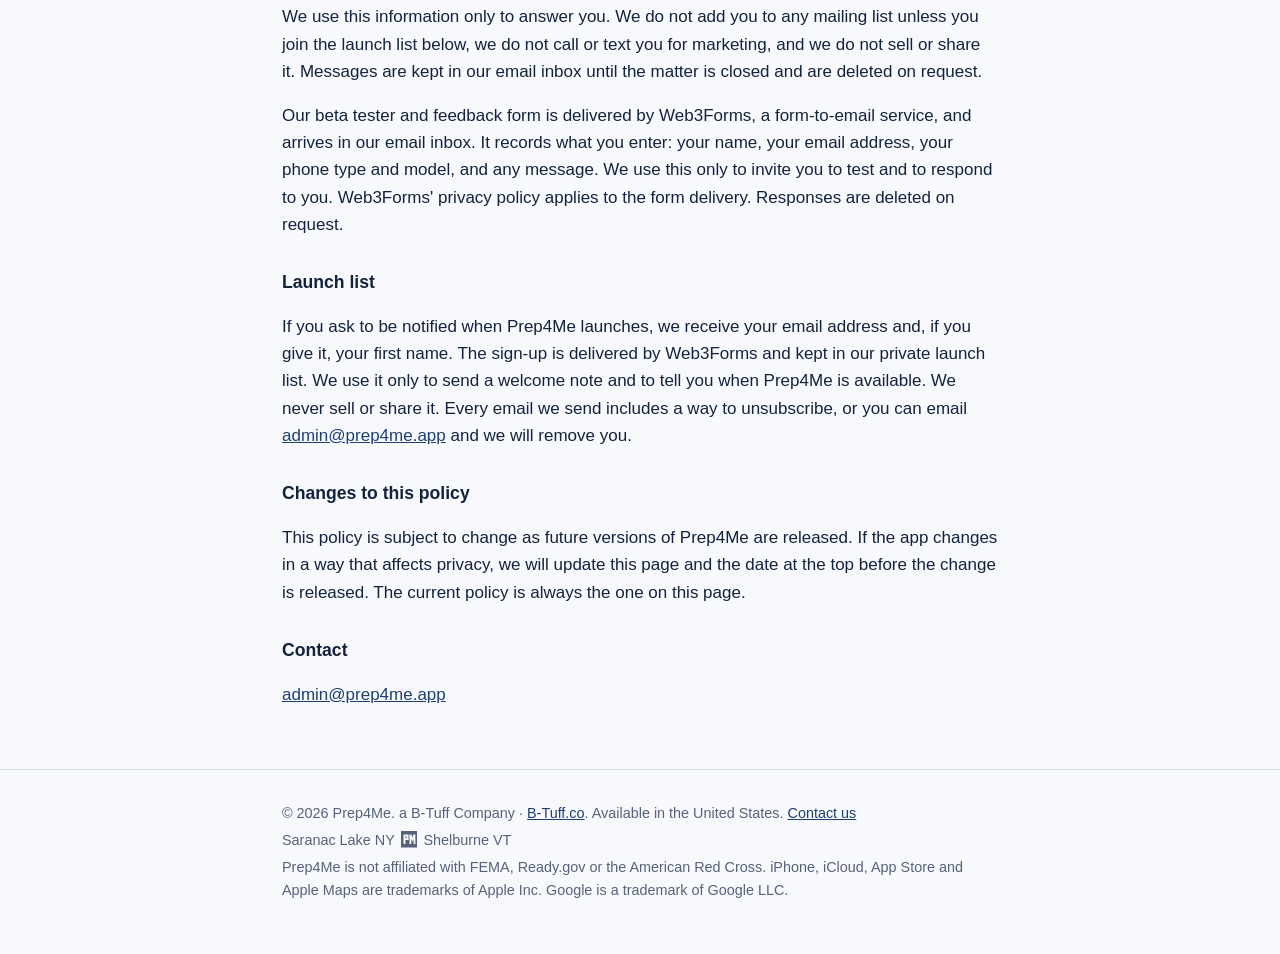
==== commit af99fd47: "Footer: Saranac Lake NY [Pliny Miller mark] Shelburne VT" ====
--- a/index.html
+++ b/index.html
@@ -131,6 +131,7 @@
   .notify.sent .done { display: block; }
   .hp { position: absolute; left: -9999px; width: 1px; height: 1px; overflow: hidden; }
   @media (min-width: 620px) { .notify { padding: 28px 30px; } .notify button { width: auto; padding: 0 28px; } }
+.pm-loc{white-space:nowrap}.pm-mark{display:inline-block;width:1.15em;height:1.15em;vertical-align:-.2em;margin:0 .15em}
 </style>
 </head>
 <body>
@@ -423,6 +424,7 @@
 <footer>
   <div class="wrap">
     <p>&copy; 2026 Prep4Me. a B-Tuff Company · <a href="https://b-tuff.co">B-Tuff.co</a>. Available in the United States. <a href="contact.html">Contact us</a></p>
+    <p class="pm-loc">Saranac Lake NY <svg class="pm-mark" xmlns="http://www.w3.org/2000/svg" viewBox="0 0 16 16" width="1.15em" height="1.15em" role="img" aria-label="Pliny Miller" focusable="false"><title>Pliny Miller</title><path fill="currentColor" fill-rule="evenodd" d="M0 0H16V16H0ZM2.4 3.4H7.3V8.6H4.3V12.6H2.4ZM4.3 5.1V6.9H5.5V5.1ZM8.2 3.4H10.1L11.05 6.6L12 3.4H13.9V12.6H12.2V7.4L11.05 10.4L9.9 7.4V12.6H8.2Z"/></svg> Shelburne VT</p>
     <p>Prep4Me is not affiliated with FEMA, Ready.gov or the American Red Cross. iPhone, iCloud, App Store and Apple Maps are trademarks of Apple Inc. Google is a trademark of Google LLC.</p>
   </div>
 </footer>
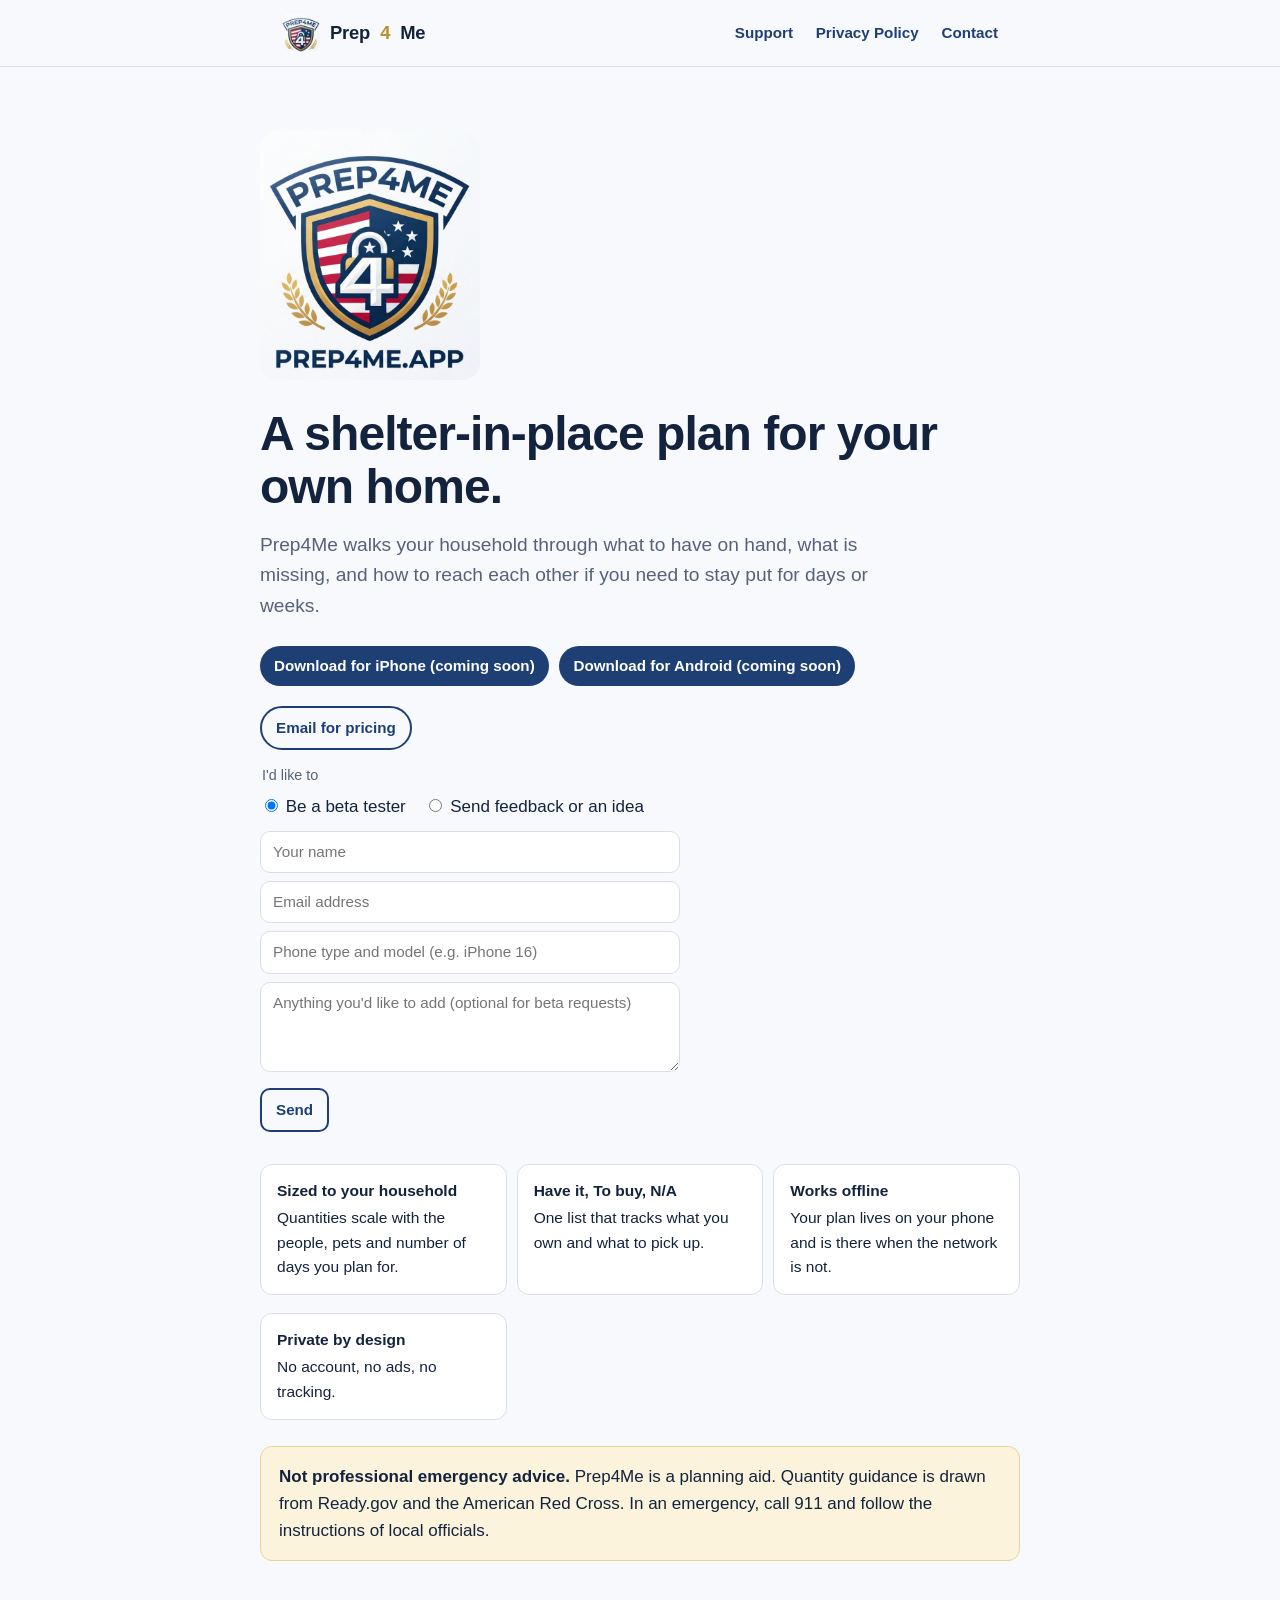
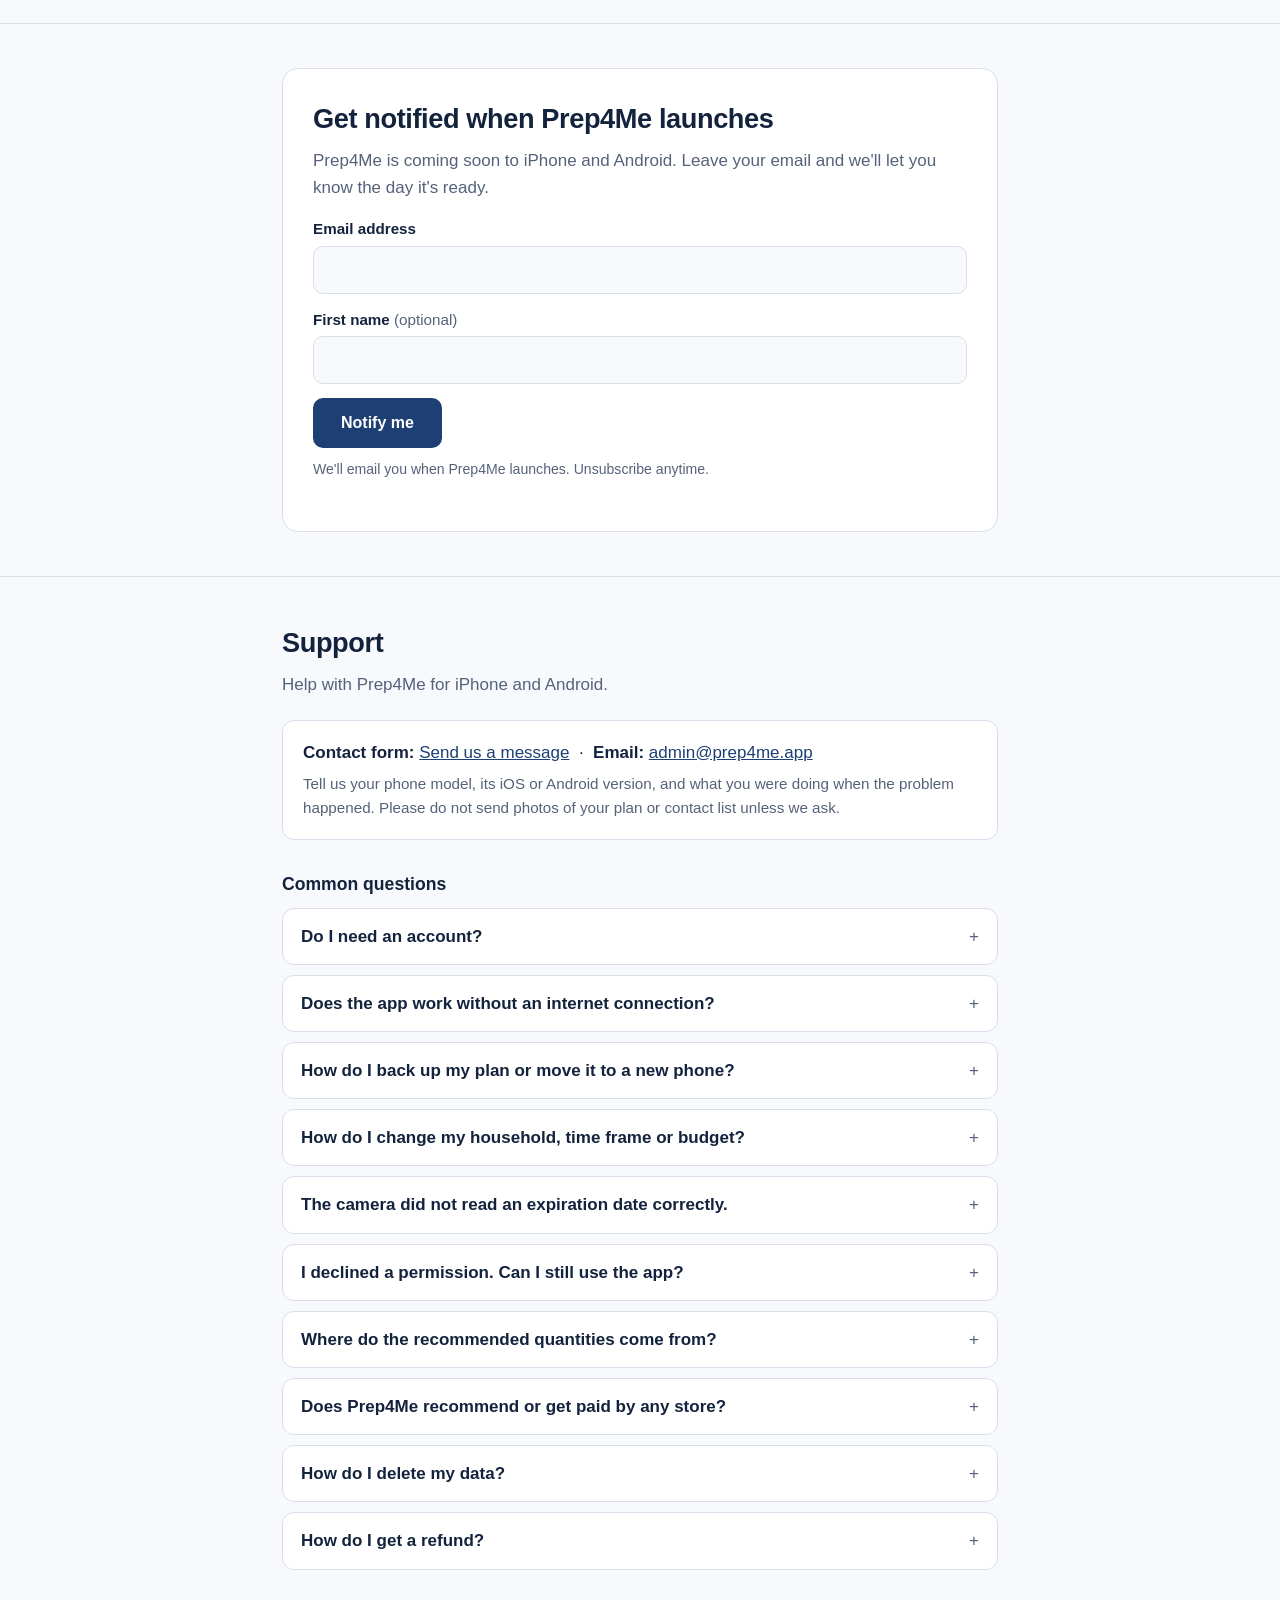
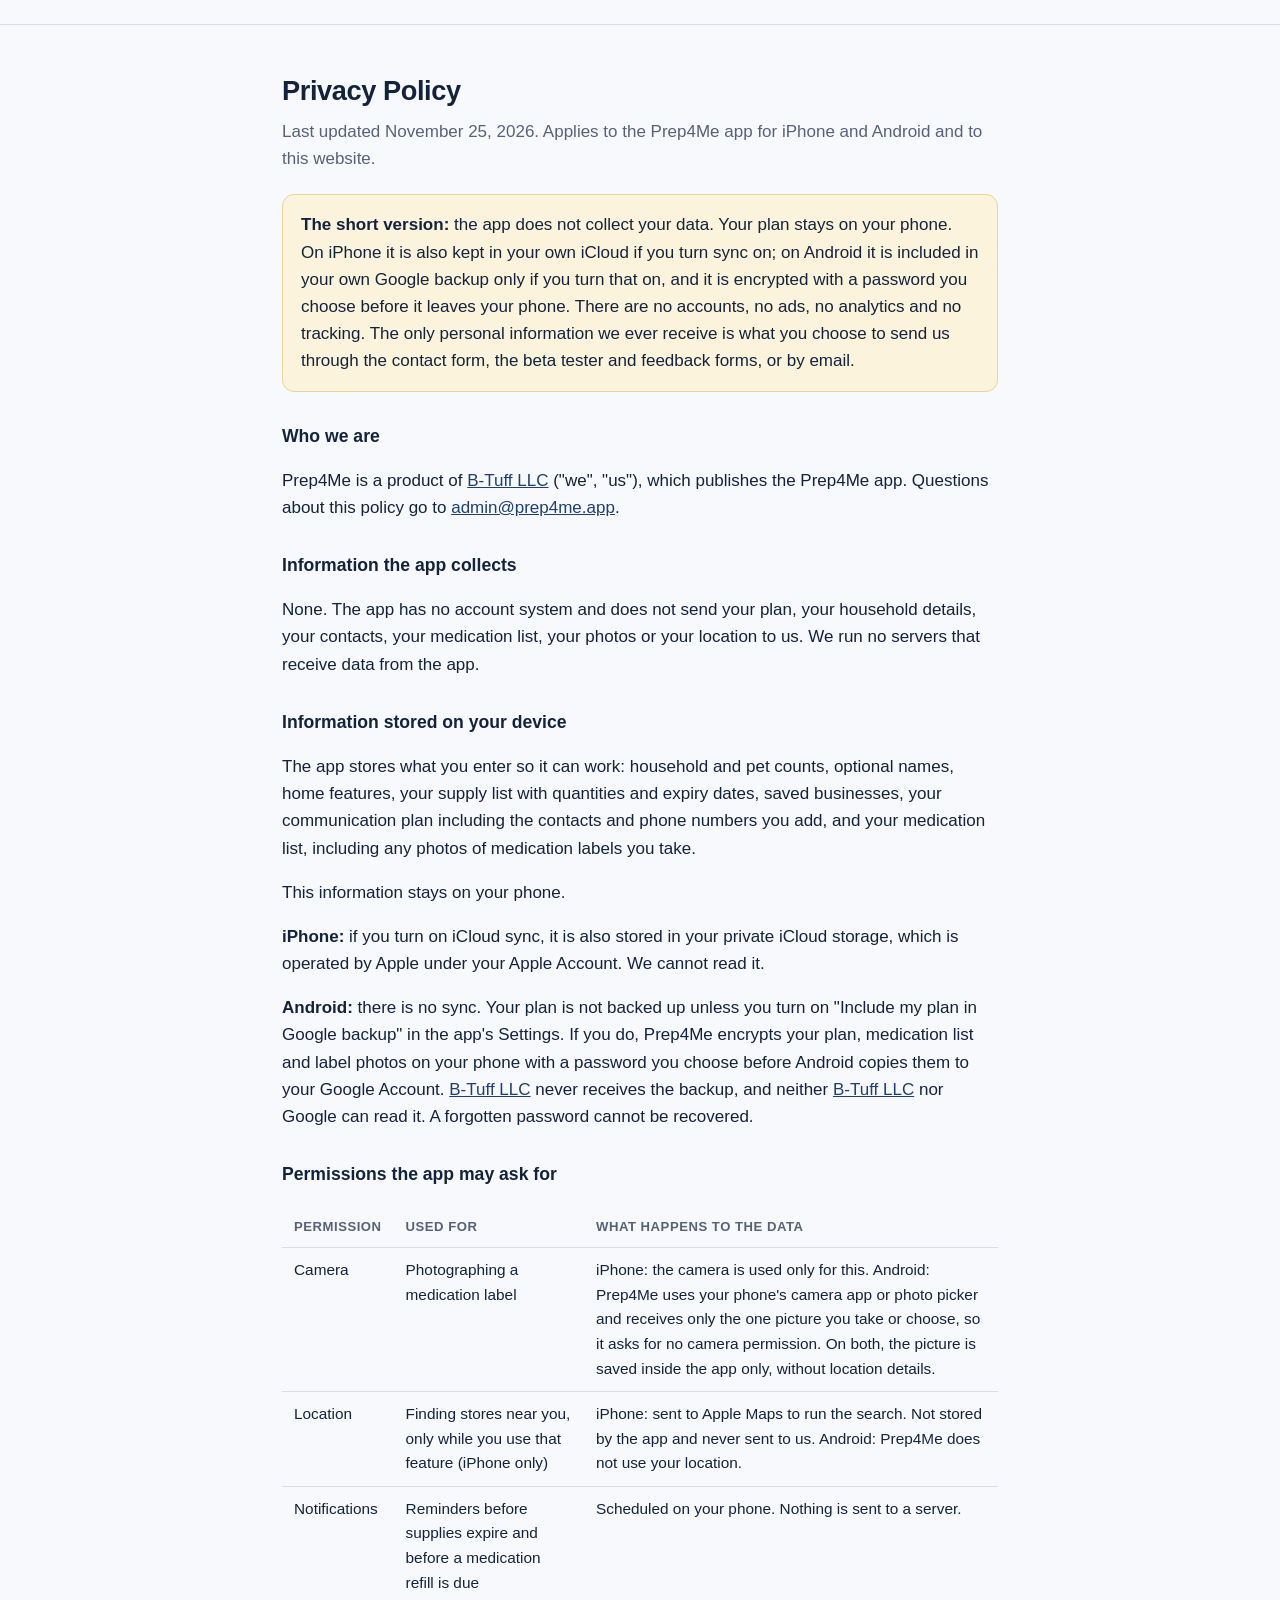
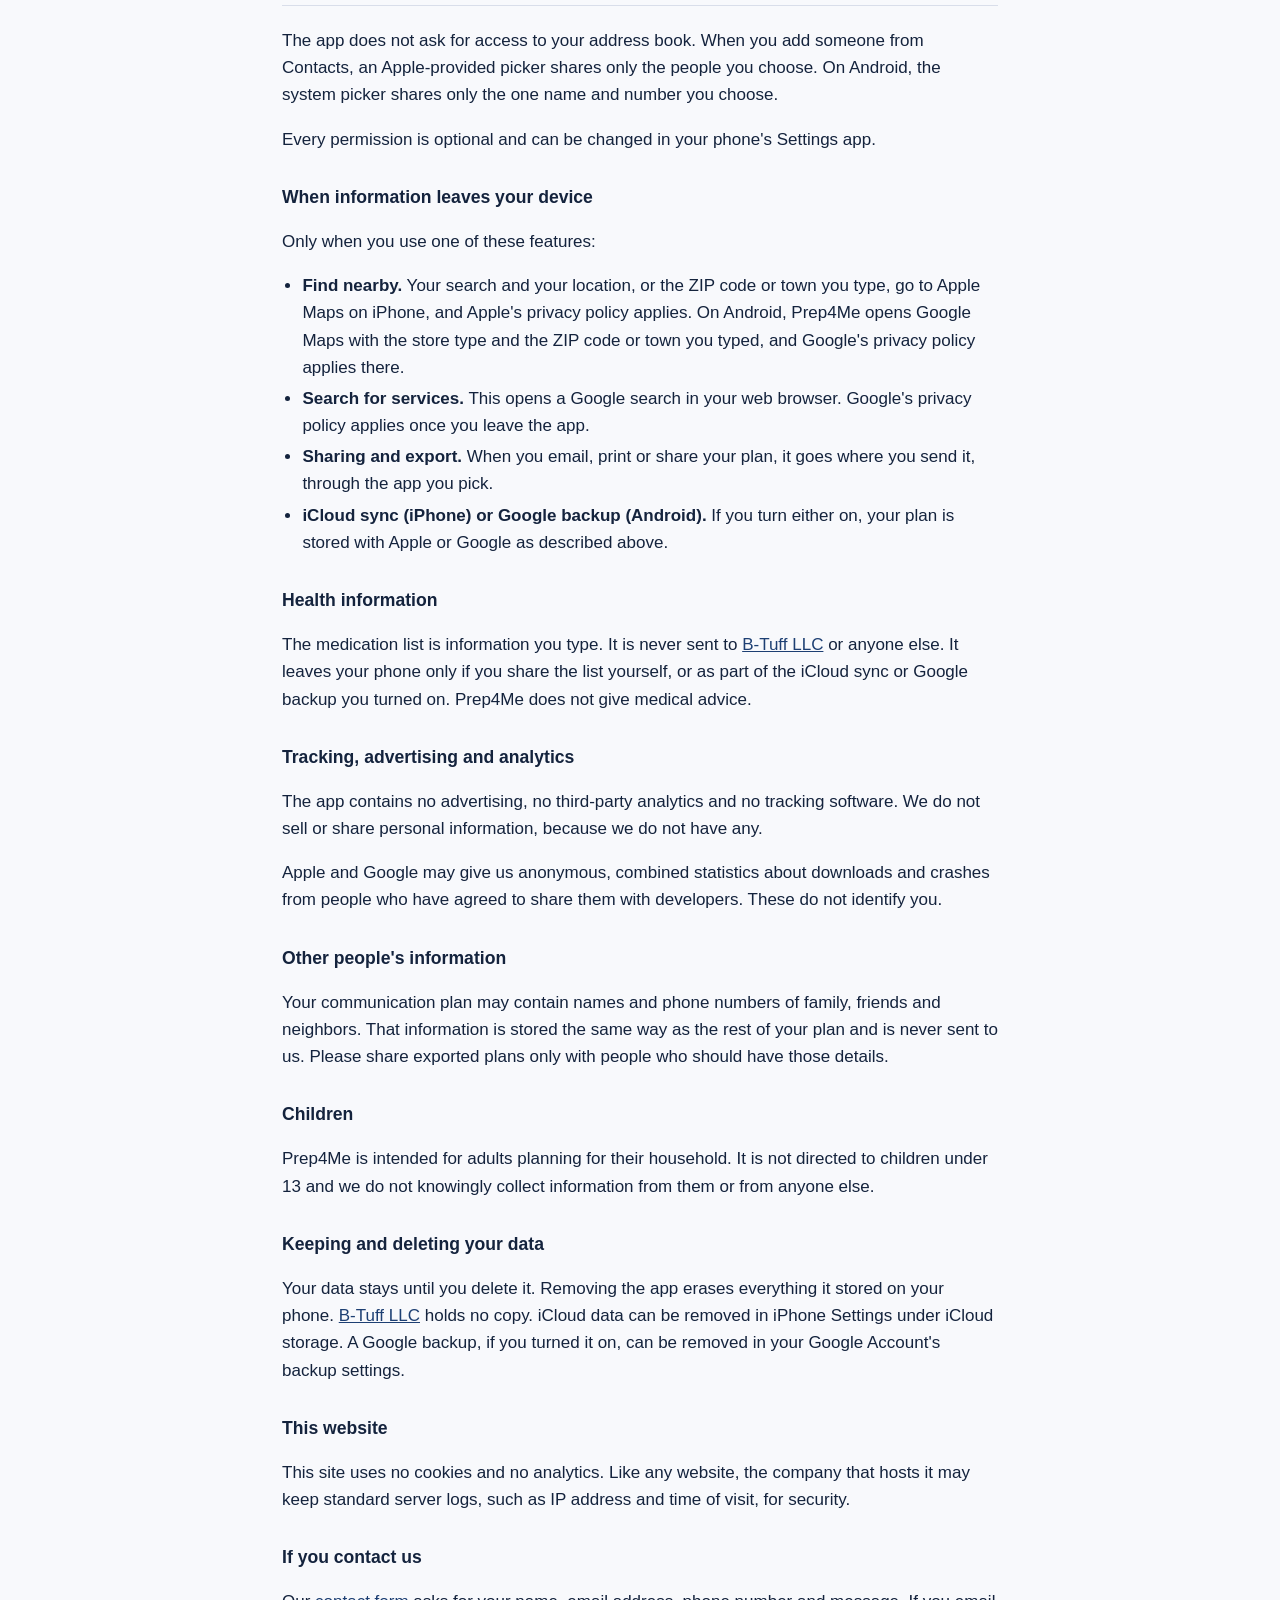
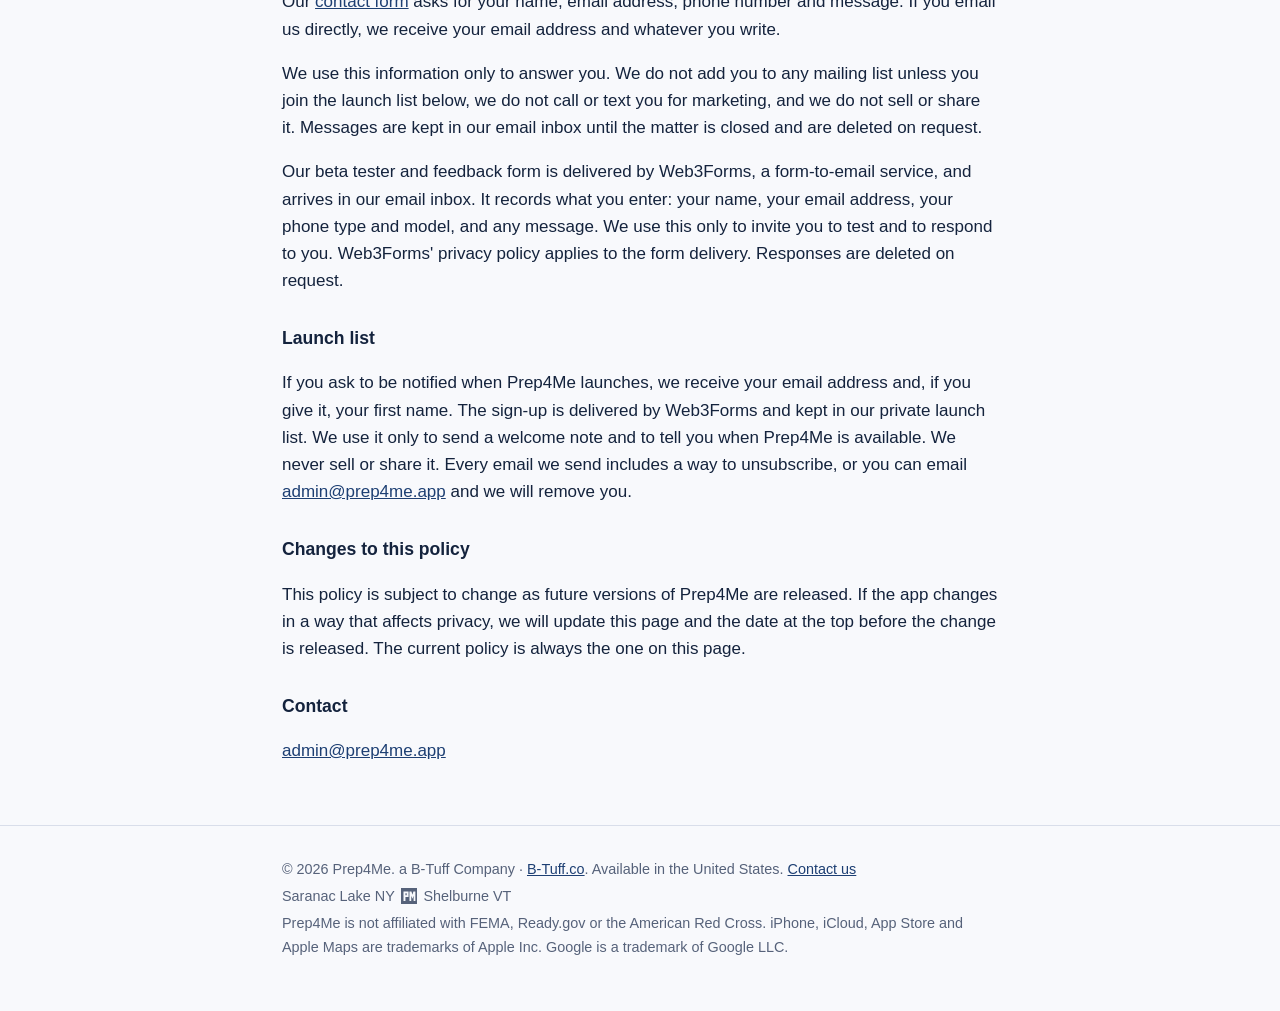
==== commit 48fd04f4: "Add an Email for pricing button on the homepage" ====
--- a/index.html
+++ b/index.html
@@ -71,6 +71,19 @@
     display: inline-block; background: var(--accent); color: var(--accent-ink);
     font-weight: 600; font-size: 0.95rem; padding: 8px 14px; border-radius: 999px;
   }
+  .hero-actions { margin: 12px 0 8px; }
+  .pricing-btn {
+    display: inline-block;
+    border: 2px solid var(--accent);
+    background: transparent;
+    color: var(--accent);
+    font-weight: 600;
+    font-size: 0.95rem;
+    padding: 8px 14px;
+    border-radius: 999px;
+    text-decoration: none;
+  }
+  .pricing-btn:hover { background: var(--accent); color: var(--accent-ink); }
   .facts { list-style: none; padding: 0; margin: 28px 0 0; display: grid; gap: 10px; grid-template-columns: repeat(auto-fit, minmax(210px, 1fr)); }
   .facts li { background: var(--surface); border: 1px solid var(--line); border-radius: 12px; padding: 14px 16px; font-size: 0.97rem; }
   .facts strong { display: block; margin-bottom: 2px; }
@@ -155,6 +168,7 @@
     <p class="lead">Prep4Me walks your household through what to have on hand, what is missing, and how to reach each other if you need to stay put for days or weeks.</p>
     <span class="pill" style="margin:0 6px 8px 0">Download for iPhone (coming soon)</span>
     <span class="pill" style="margin:0 6px 8px 0">Download for Android (coming soon)</span>
+    <p class="hero-actions"><a class="pricing-btn" href="mailto:admin@prep4me.app?subject=Pricing%20request">Email for pricing</a></p>
     <form id="p4m-form" novalidate style="margin:14px 0 8px;max-width:420px">
       <fieldset style="border:0;padding:0;margin:0 0 10px">
         <legend style="font-size:0.9rem;color:var(--muted);margin:0 0 6px">I'd like to</legend>
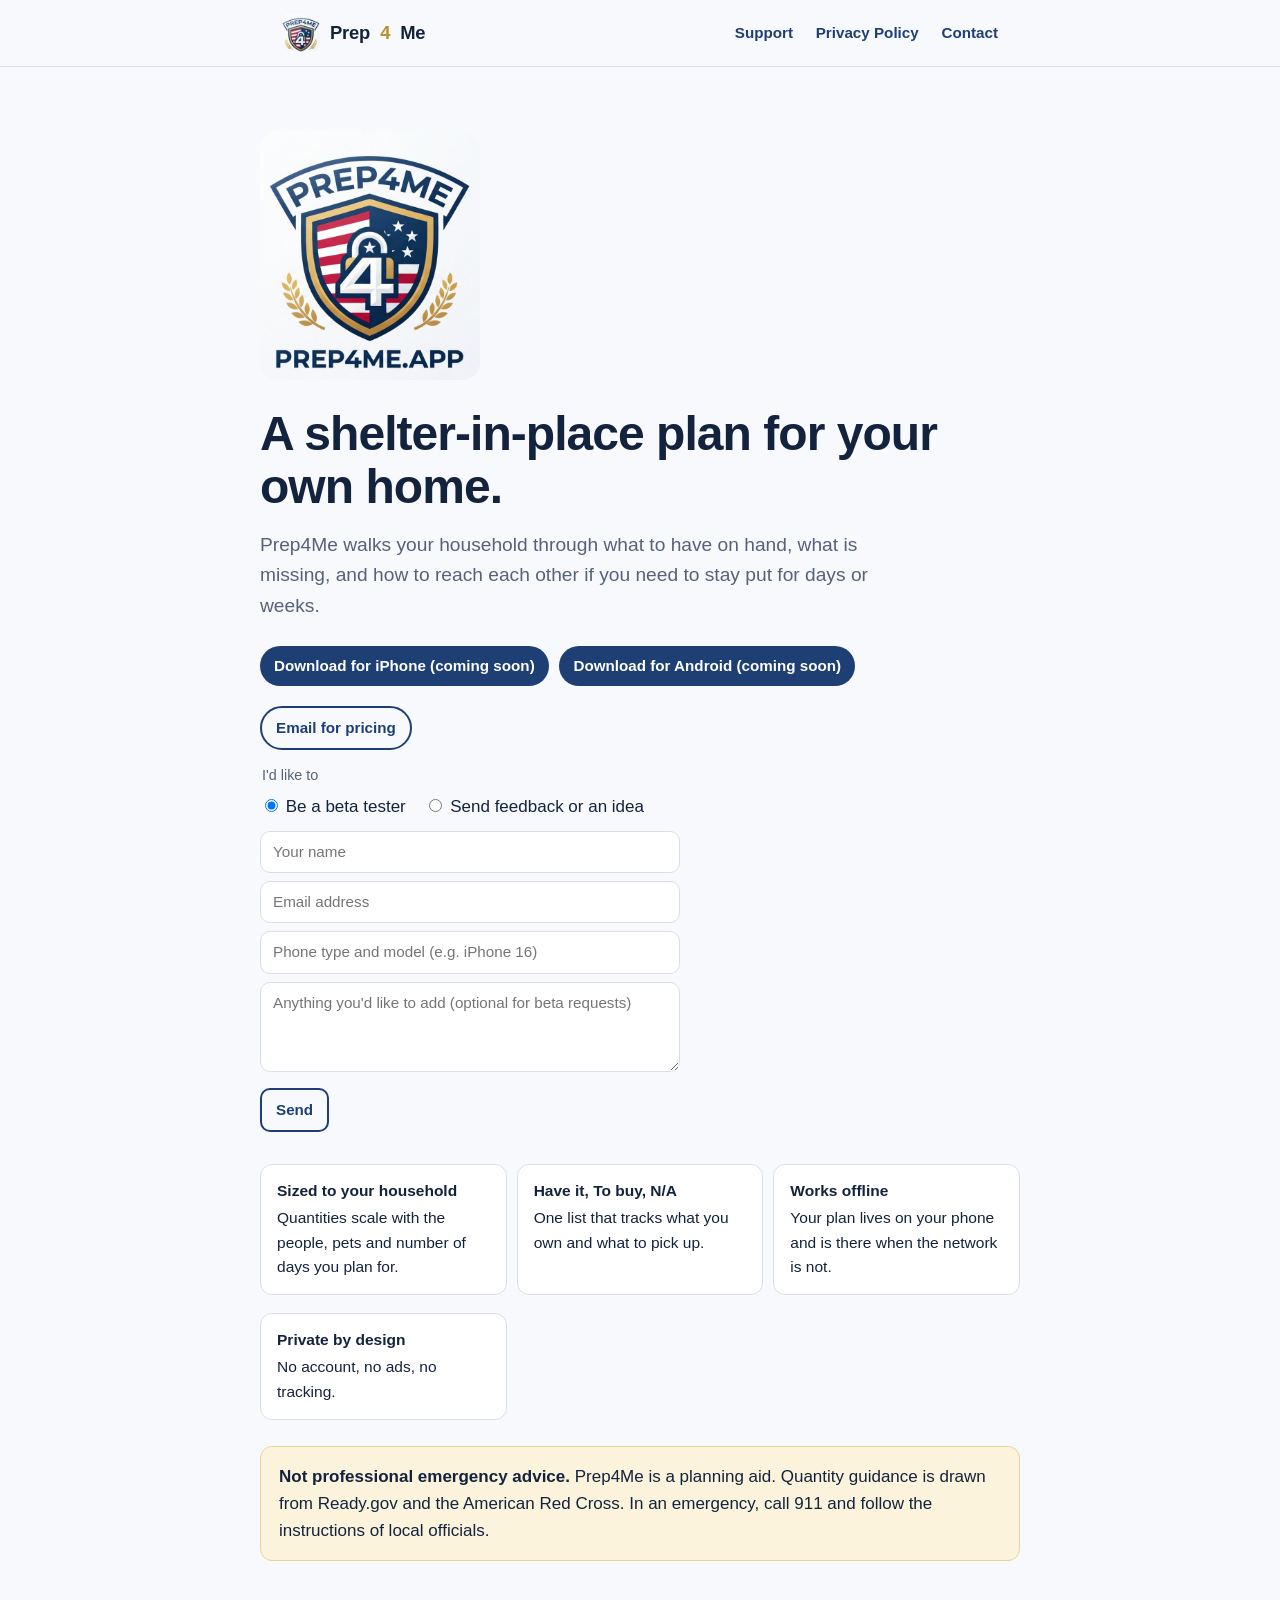
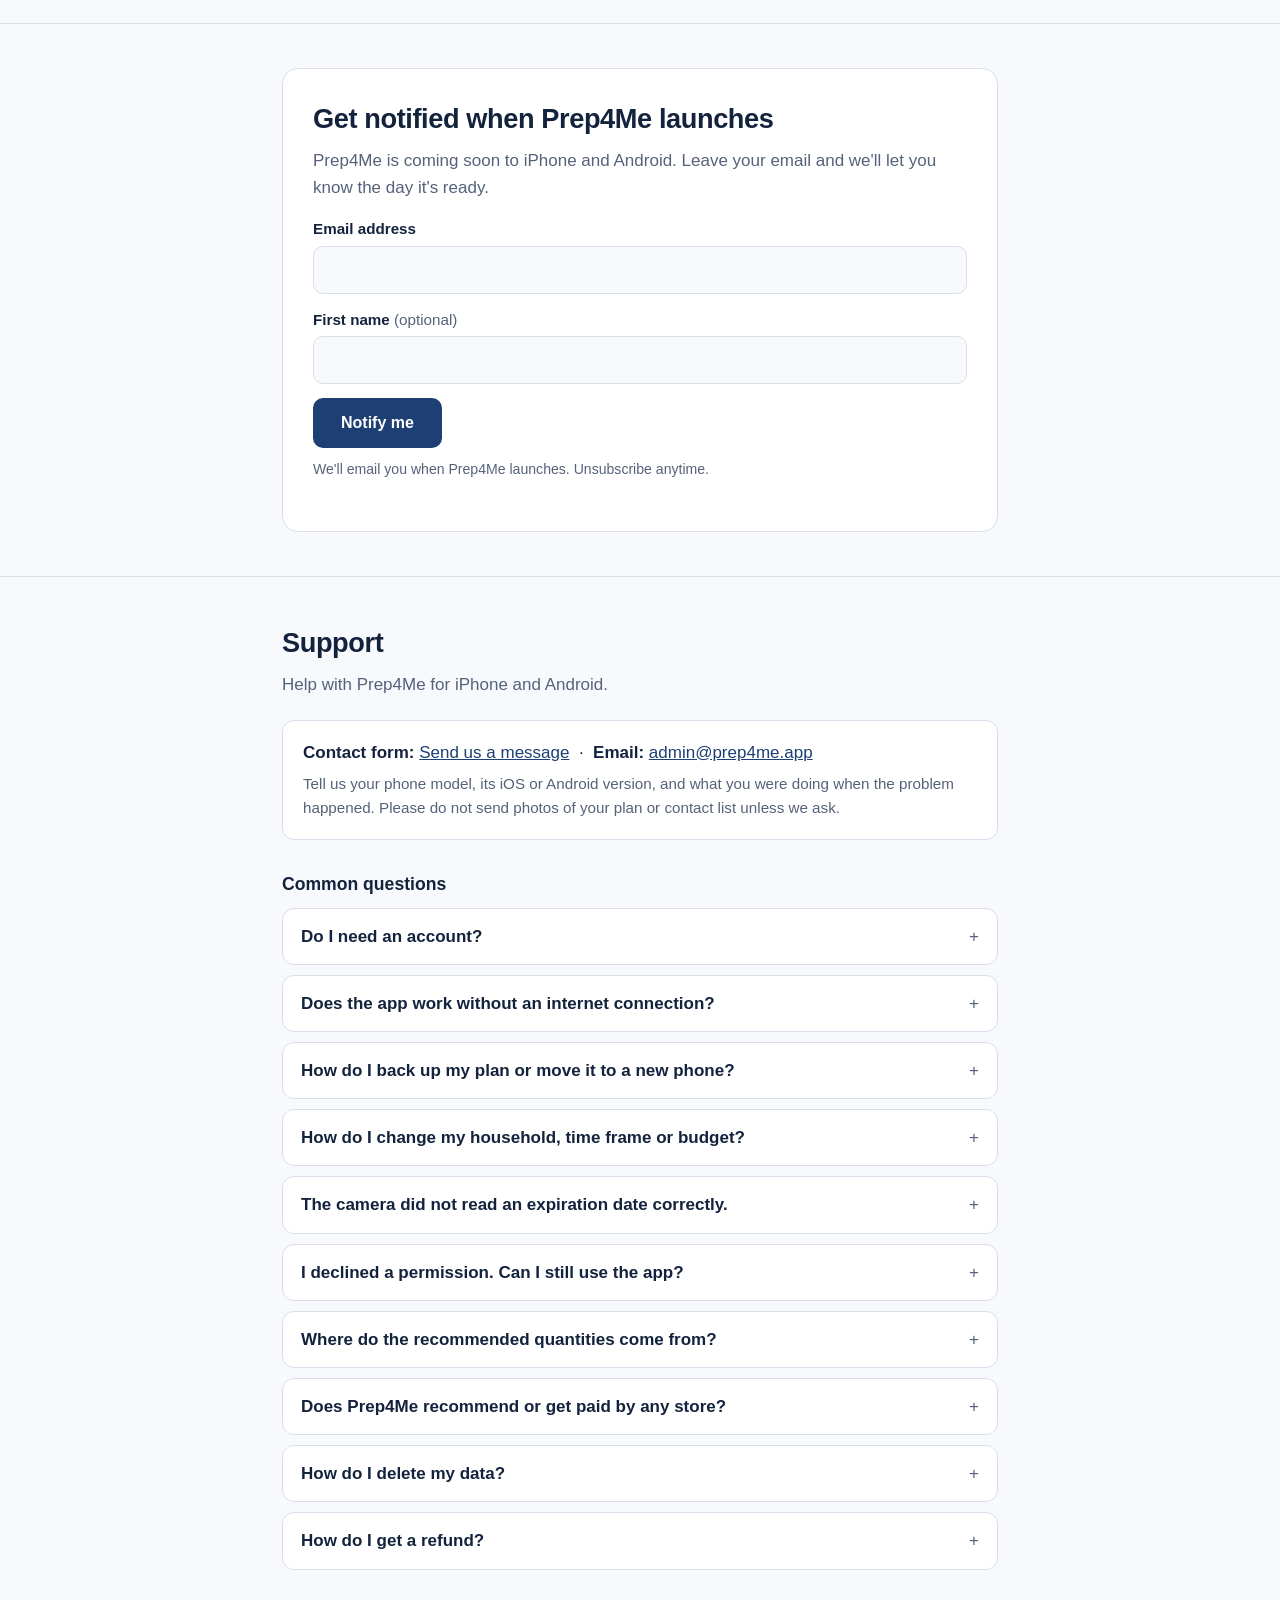
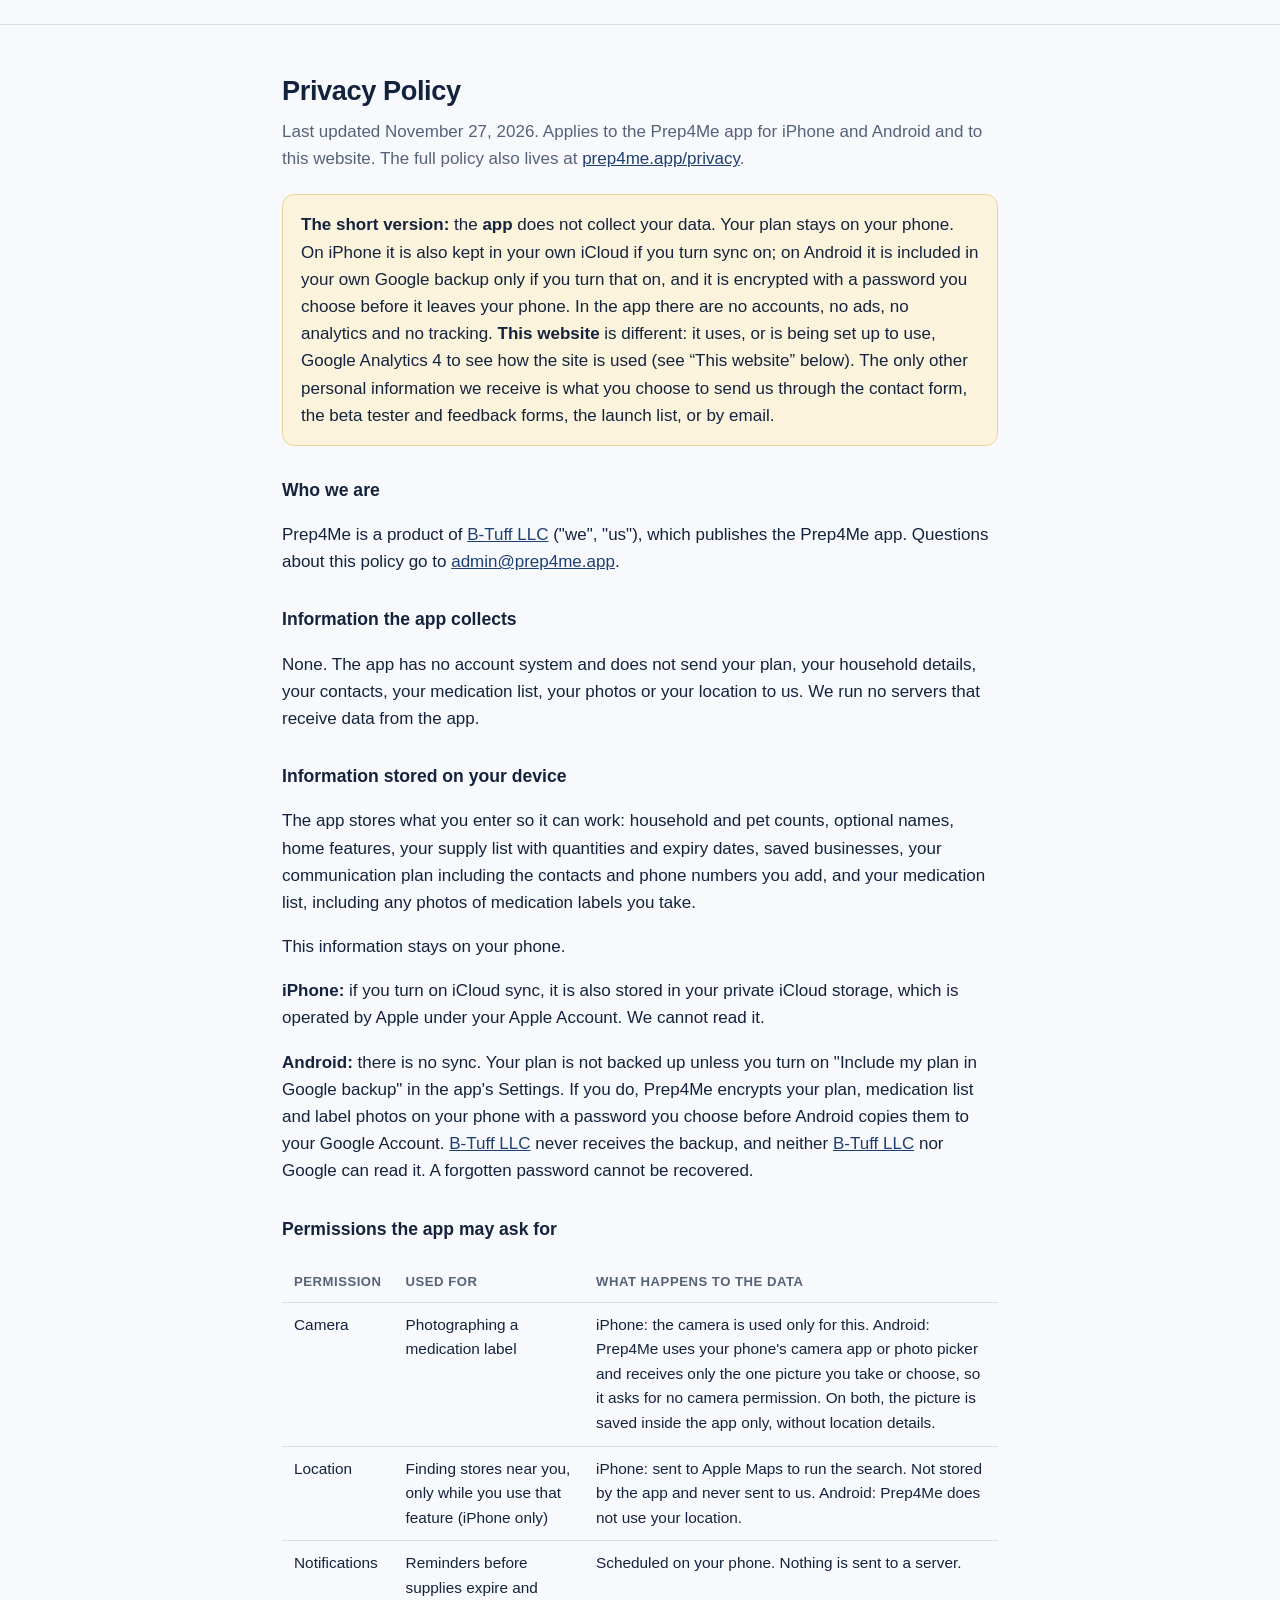
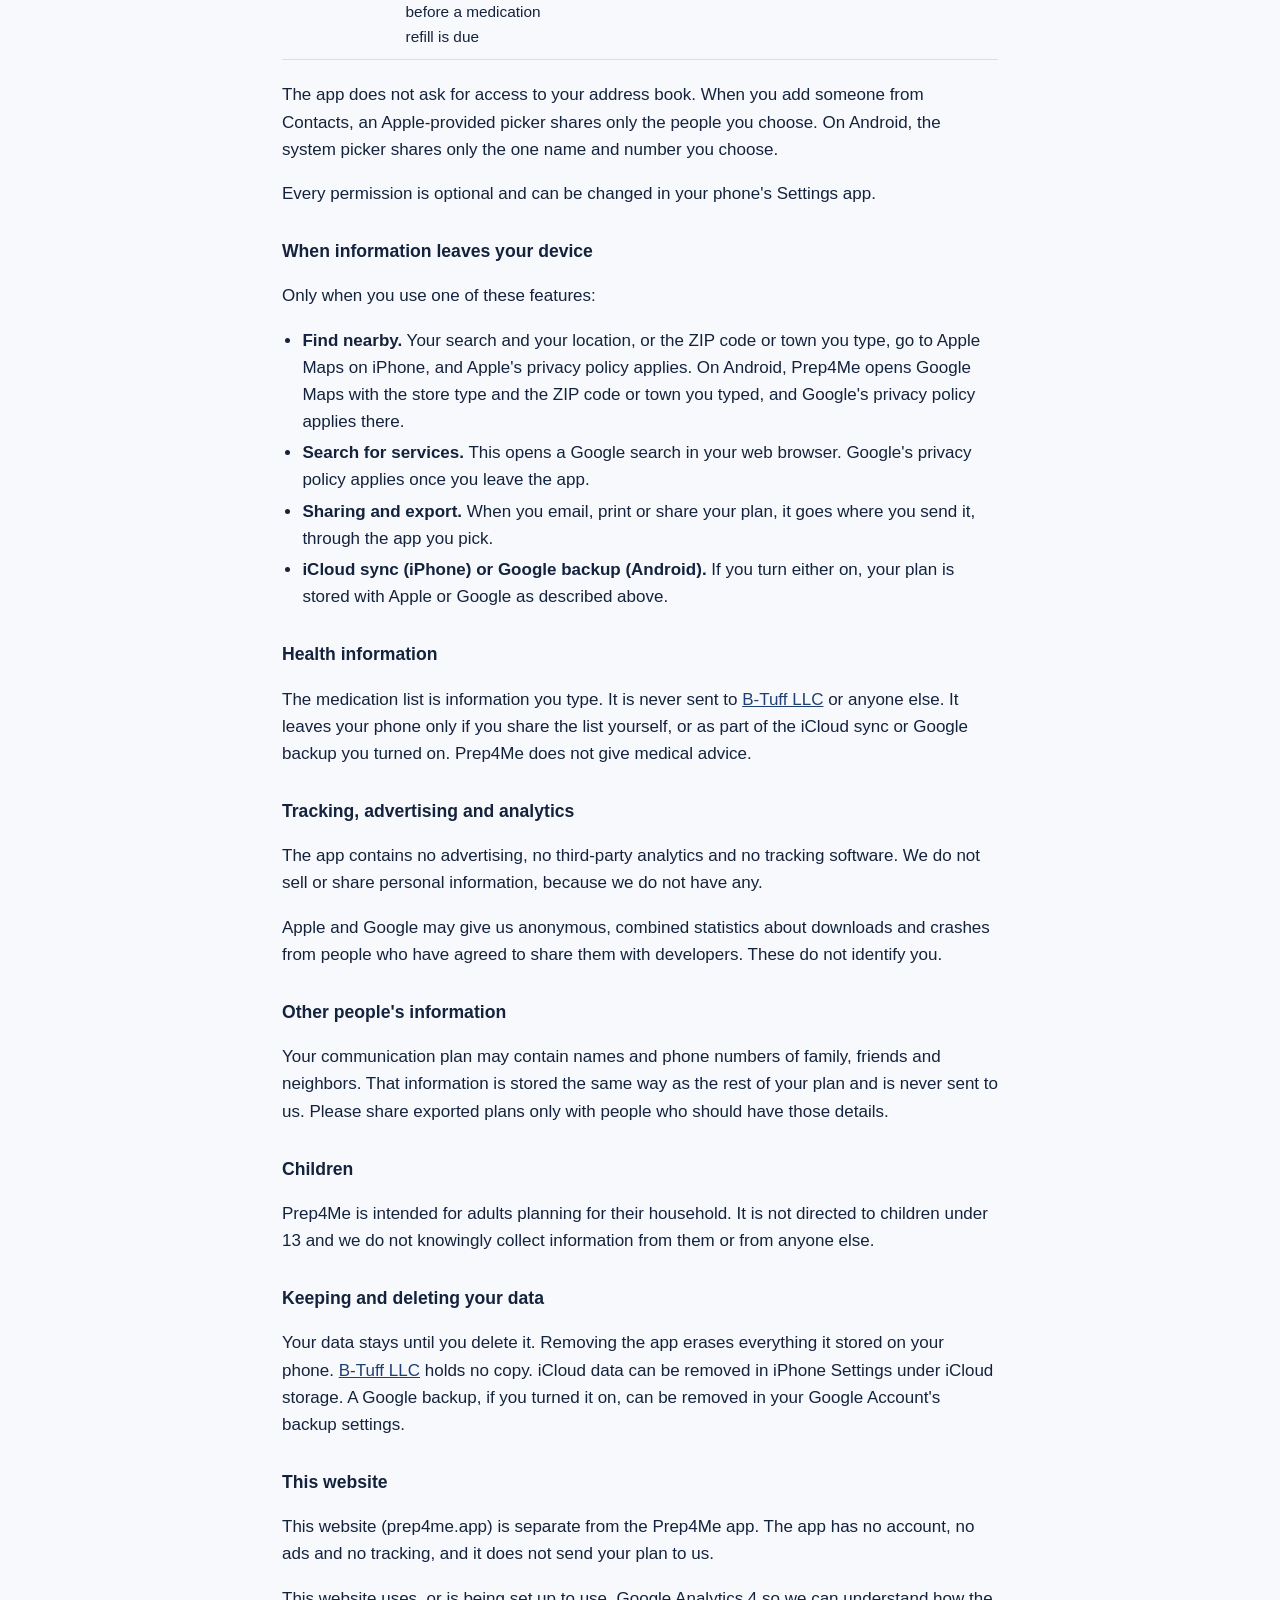
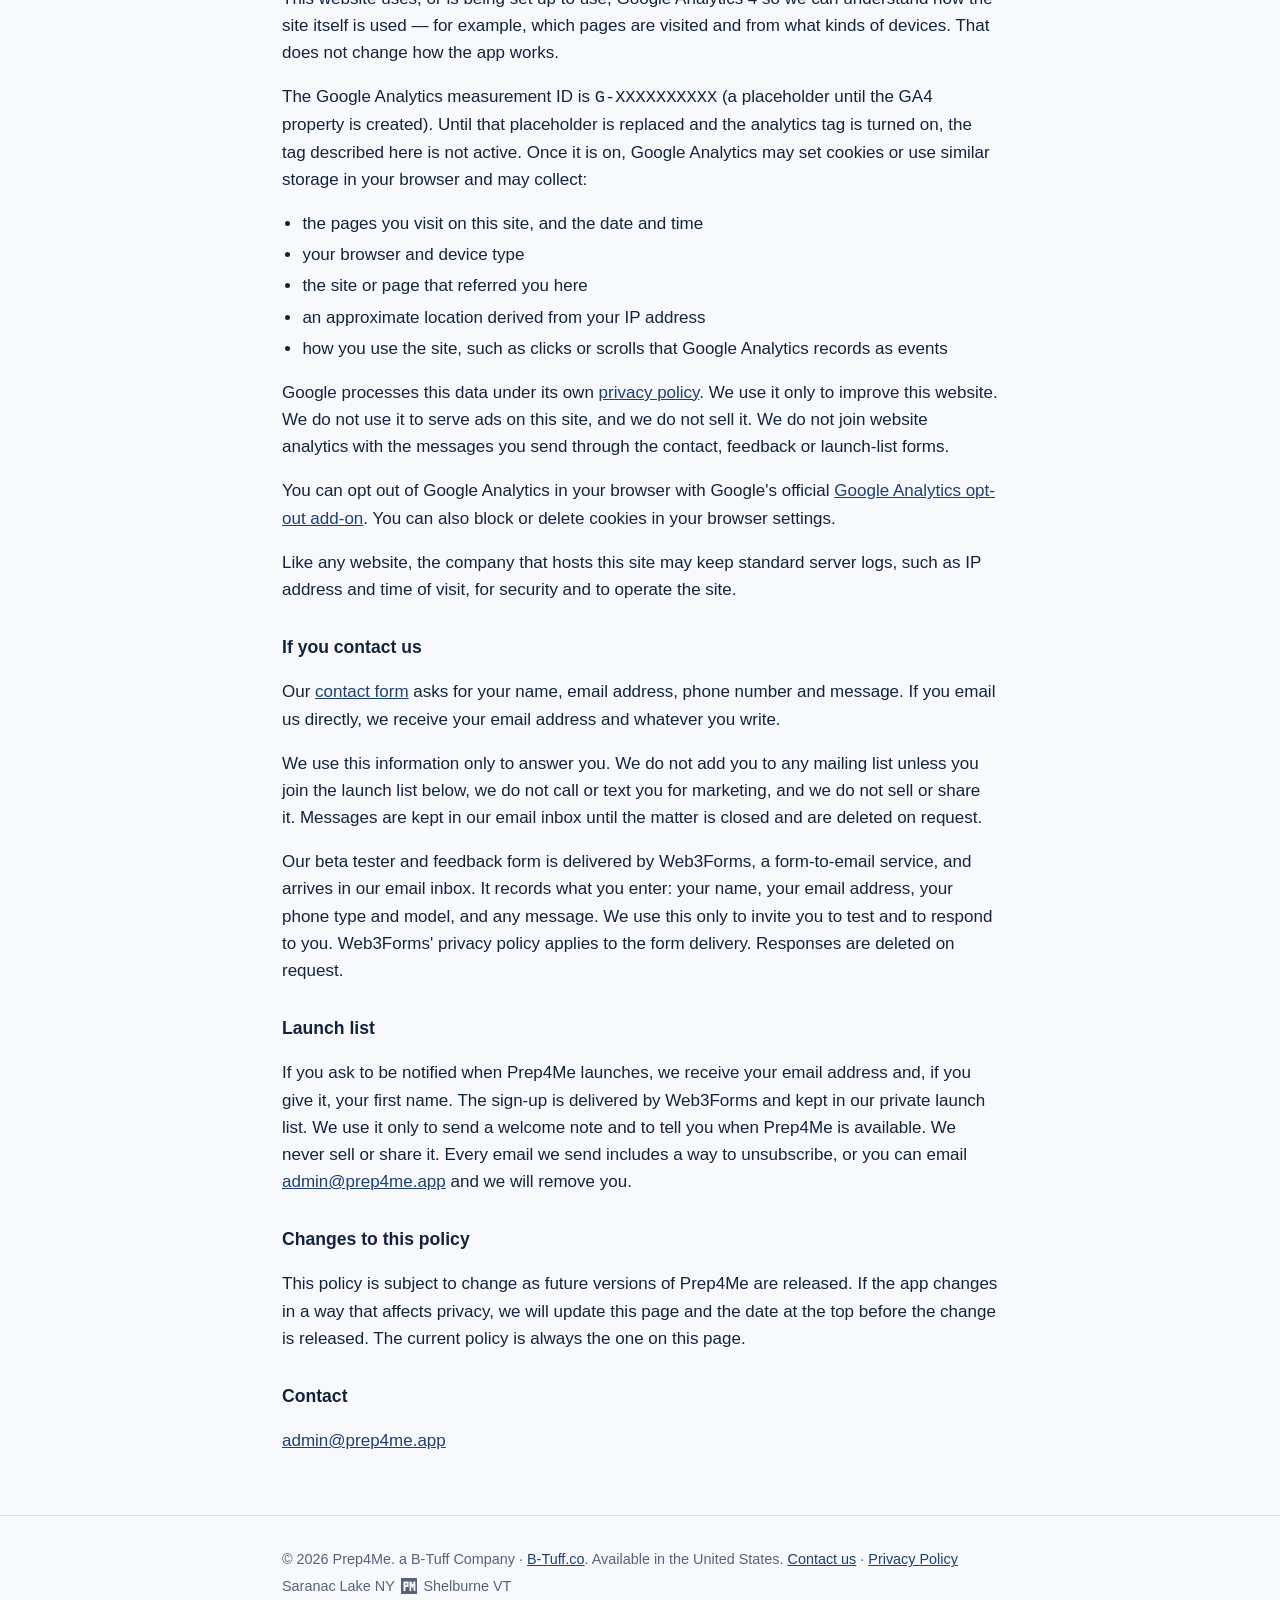
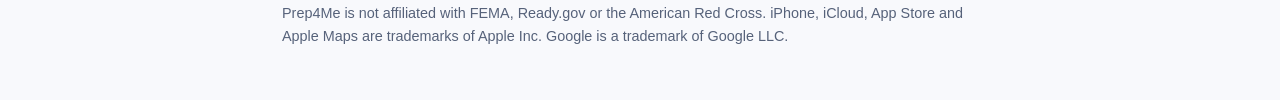
==== commit 0e89d7dc: "Add the privacy page, sitemap, and robots.txt. Publish privacy.html with the homepage and contact up" ====
--- a/index.html
+++ b/index.html
@@ -146,6 +146,25 @@
   @media (min-width: 620px) { .notify { padding: 28px 30px; } .notify button { width: auto; padding: 0 28px; } }
 .pm-loc{white-space:nowrap}.pm-mark{display:inline-block;width:1.15em;height:1.15em;vertical-align:-.2em;margin:0 .15em}
 </style>
+<!--
+  Google Analytics 4 is approved for this WEBSITE only (not the Prep4Me app).
+  The measurement ID below is a placeholder. Do not uncomment until Pliny
+  replaces G-XXXXXXXXXX with the real GA4 ID and Brian has approved publish.
+  When enabling the tag, also widen the page Content-Security-Policy:
+    script-src: add https://www.googletagmanager.com
+    img-src / connect-src: add https://www.google-analytics.com
+      https://www.googletagmanager.com https://*.google-analytics.com
+      https://*.analytics.google.com
+  The app remains no-account, no-ads, no-tracking.
+
+<script async src="https://www.googletagmanager.com/gtag/js?id=G-XXXXXXXXXX"></script>
+<script>
+  window.dataLayer = window.dataLayer || [];
+  function gtag(){dataLayer.push(arguments);}
+  gtag('js', new Date());
+  gtag('config', 'G-XXXXXXXXXX');
+</script>
+-->
 </head>
 <body>
 
@@ -154,7 +173,7 @@
     <a class="brand" href="#top"><img src="logo-mark.jpg" alt="" width="38" height="38">Prep<span>4</span>Me</a>
     <nav aria-label="Page sections">
       <a href="#support">Support</a>
-      <a href="#privacy">Privacy Policy</a>
+      <a href="privacy.html">Privacy Policy</a>
       <a href="contact.html">Contact</a>
     </nav>
   </div>
@@ -356,10 +375,10 @@
   <section id="privacy">
     <div class="wrap">
       <h2>Privacy Policy</h2>
-      <p class="sub">Last updated November 25, 2026. Applies to the Prep4Me app for iPhone and Android and to this website.</p>
+      <p class="sub">Last updated November 27, 2026. Applies to the Prep4Me app for iPhone and Android and to this website. The full policy also lives at <a href="privacy.html">prep4me.app/privacy</a>.</p>
 
       <div class="note">
-        <p><strong>The short version:</strong> the app does not collect your data. Your plan stays on your phone. On iPhone it is also kept in your own iCloud if you turn sync on; on Android it is included in your own Google backup only if you turn that on, and it is encrypted with a password you choose before it leaves your phone. There are no accounts, no ads, no analytics and no tracking. The only personal information we ever receive is what you choose to send us through the contact form, the beta tester and feedback forms, or by email.</p>
+        <p><strong>The short version:</strong> the <strong>app</strong> does not collect your data. Your plan stays on your phone. On iPhone it is also kept in your own iCloud if you turn sync on; on Android it is included in your own Google backup only if you turn that on, and it is encrypted with a password you choose before it leaves your phone. In the app there are no accounts, no ads, no analytics and no tracking. <strong>This website</strong> is different: it uses, or is being set up to use, Google Analytics 4 to see how the site is used (see “This website” below). The only other personal information we receive is what you choose to send us through the contact form, the beta tester and feedback forms, the launch list, or by email.</p>
       </div>
 
       <h3>Who we are</h3>
@@ -416,7 +435,19 @@
       <p>Your data stays until you delete it. Removing the app erases everything it stored on your phone. <a href="https://www.b-tuff.co">B-Tuff LLC</a> holds no copy. iCloud data can be removed in iPhone Settings under iCloud storage. A Google backup, if you turned it on, can be removed in your Google Account's backup settings.</p>
 
       <h3>This website</h3>
-      <p>This site uses no cookies and no analytics. Like any website, the company that hosts it may keep standard server logs, such as IP address and time of visit, for security.</p>
+      <p>This website (prep4me.app) is separate from the Prep4Me app. The app has no account, no ads and no tracking, and it does not send your plan to us.</p>
+      <p>This website uses, or is being set up to use, Google Analytics 4 so we can understand how the site itself is used — for example, which pages are visited and from what kinds of devices. That does not change how the app works.</p>
+      <p>The Google Analytics measurement ID is <code>G-XXXXXXXXXX</code> (a placeholder until the GA4 property is created). Until that placeholder is replaced and the analytics tag is turned on, the tag described here is not active. Once it is on, Google Analytics may set cookies or use similar storage in your browser and may collect:</p>
+      <ul>
+        <li>the pages you visit on this site, and the date and time</li>
+        <li>your browser and device type</li>
+        <li>the site or page that referred you here</li>
+        <li>an approximate location derived from your IP address</li>
+        <li>how you use the site, such as clicks or scrolls that Google Analytics records as events</li>
+      </ul>
+      <p>Google processes this data under its own <a href="https://policies.google.com/privacy" rel="noopener">privacy policy</a>. We use it only to improve this website. We do not use it to serve ads on this site, and we do not sell it. We do not join website analytics with the messages you send through the contact, feedback or launch-list forms.</p>
+      <p>You can opt out of Google Analytics in your browser with Google's official <a href="https://tools.google.com/dlpage/gaoptout" rel="noopener">Google Analytics opt-out add-on</a>. You can also block or delete cookies in your browser settings.</p>
+      <p>Like any website, the company that hosts this site may keep standard server logs, such as IP address and time of visit, for security and to operate the site.</p>
 
       <h3>If you contact us</h3>
       <p>Our <a href="contact.html">contact form</a> asks for your name, email address, phone number and message. If you email us directly, we receive your email address and whatever you write.</p>
@@ -437,7 +468,7 @@
 
 <footer>
   <div class="wrap">
-    <p>&copy; 2026 Prep4Me. a B-Tuff Company · <a href="https://b-tuff.co">B-Tuff.co</a>. Available in the United States. <a href="contact.html">Contact us</a></p>
+    <p>&copy; 2026 Prep4Me. a B-Tuff Company · <a href="https://b-tuff.co">B-Tuff.co</a>. Available in the United States. <a href="contact.html">Contact us</a> · <a href="privacy.html">Privacy Policy</a></p>
     <p class="pm-loc">Saranac Lake NY <svg class="pm-mark" xmlns="http://www.w3.org/2000/svg" viewBox="0 0 16 16" width="1.15em" height="1.15em" role="img" aria-label="Pliny Miller" focusable="false"><title>Pliny Miller</title><path fill="currentColor" fill-rule="evenodd" d="M0 0H16V16H0ZM2.4 3.4H7.3V8.6H4.3V12.6H2.4ZM4.3 5.1V6.9H5.5V5.1ZM8.2 3.4H10.1L11.05 6.6L12 3.4H13.9V12.6H12.2V7.4L11.05 10.4L9.9 7.4V12.6H8.2Z"/></svg> Shelburne VT</p>
     <p>Prep4Me is not affiliated with FEMA, Ready.gov or the American Red Cross. iPhone, iCloud, App Store and Apple Maps are trademarks of Apple Inc. Google is a trademark of Google LLC.</p>
   </div>
